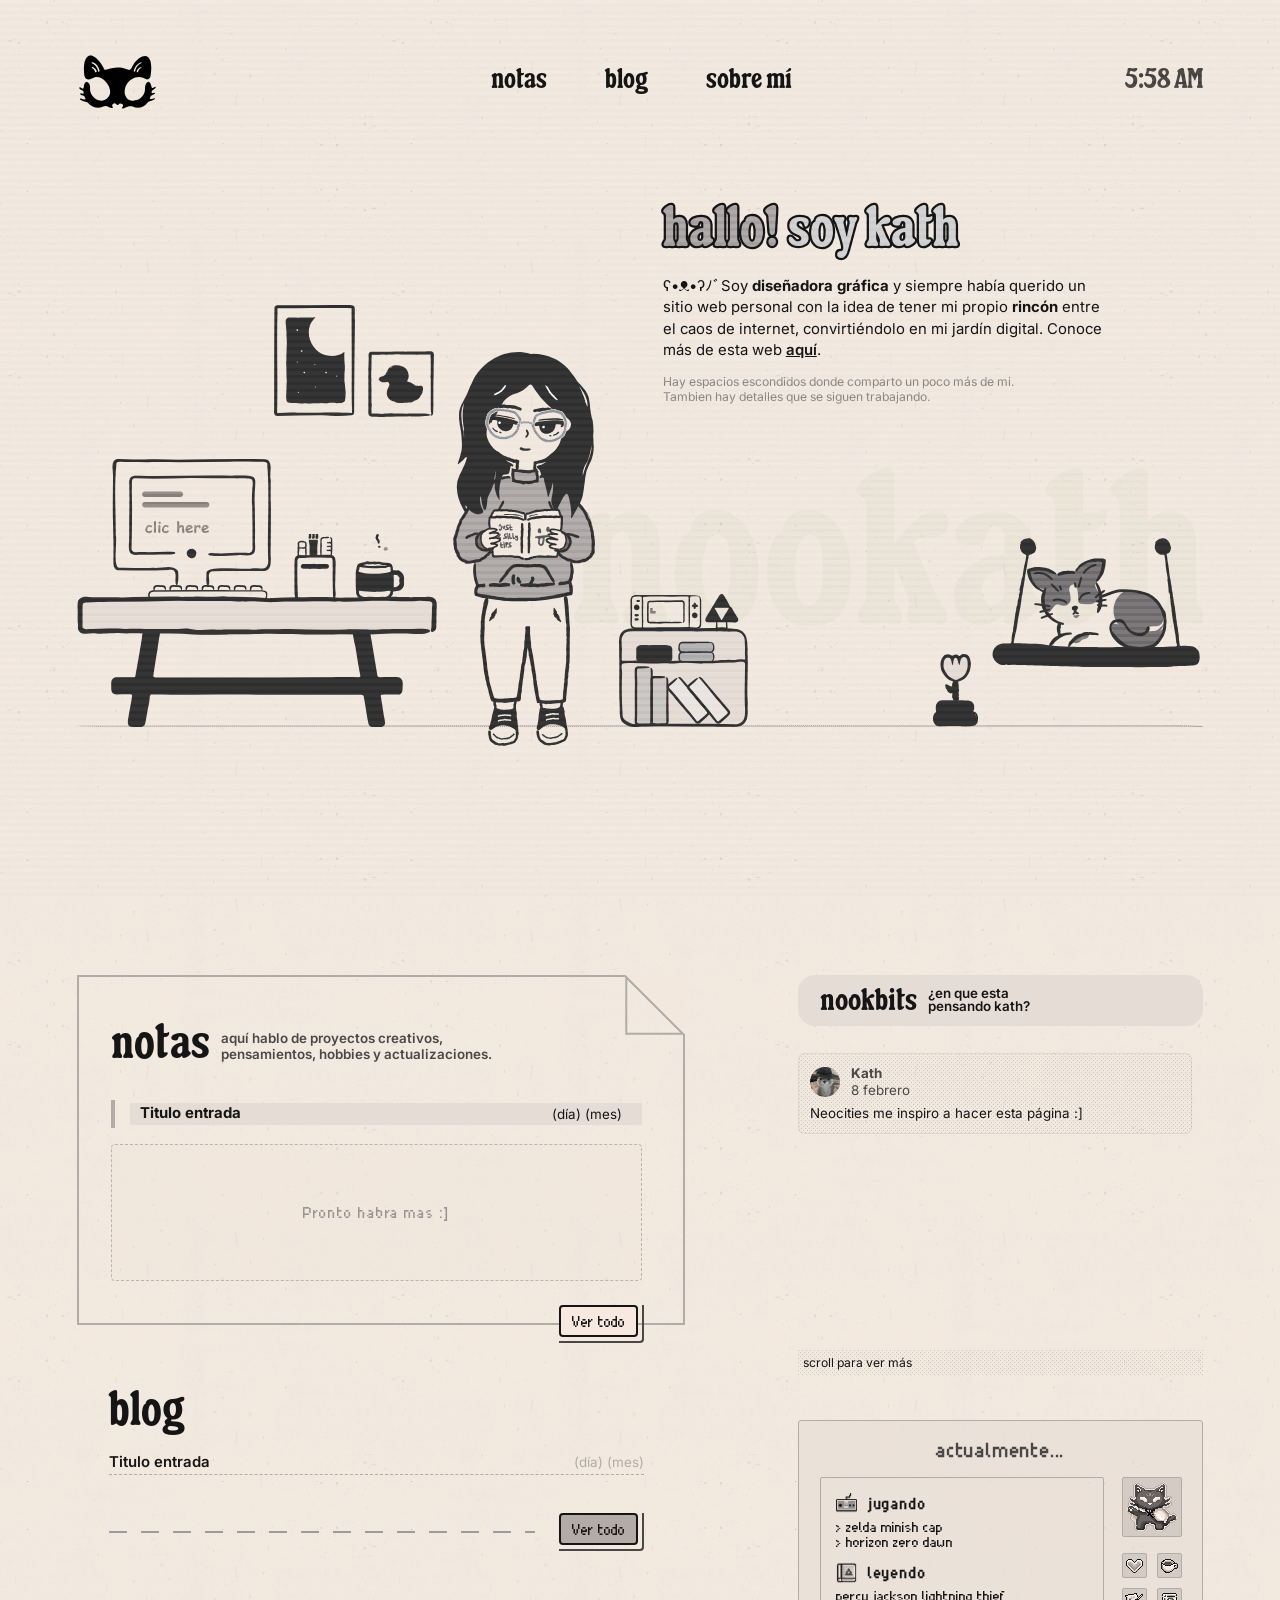
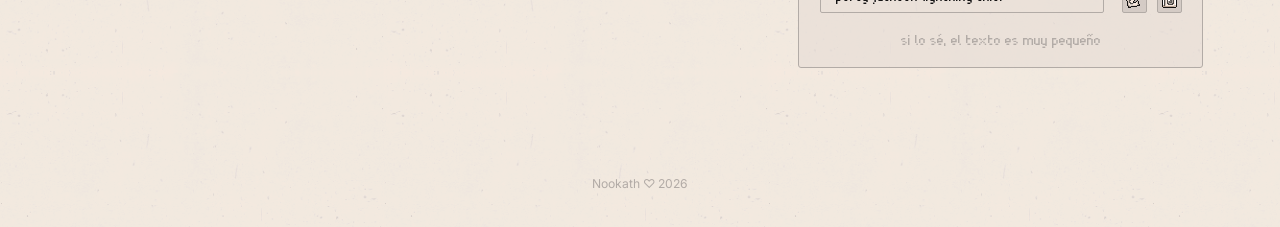
==== index.html @ 03bb4f55 "Primer commit" ====
<!--

ʕ •ᴥ•ʔ Hi, are you watching my code?
I'm made this for myself hehe
Made by Kath 2026

-->

<!DOCTYPE html>
<html lang="en" dir="ltr">

<head>
    <meta charset="utf-8">
    <meta name="viewport" content="width=device-width, initial-scale=1.0">
    <title>Nookath</title>
    <link rel="icon" href="assets/favicon-2.png">
    <link rel="stylesheet" href="reset.css" media="all" />
    <link rel="stylesheet" href="styles-common.css" media="all" />
    <link rel="stylesheet" href="effects.css">

    <link rel="stylesheet" href="index.css" media="all" />



</head>

<body class="lines">

    <header>
        <div class="container">

            <h1 class="sr-only">Nookath</h1>

            <nav>
                <div class="logo-nav"><a href="index.html"><img src="assets/Logo.svg"></a></div>
                <div class="links-nav">
                    <ul class="nav-list">
                        <li><a class="pag-nav" href="notes.html">Notas</a></li>
                        <li><a class="pag-nav" href="blog.html">Blog</a></li>
                        <li><a class="pag-nav" href="me.html">Sobre mí</a></li>
                    </ul>
                </div>
                <span id="time-wid">...</span>
            </nav>
        </div>

    </header>


    <main class="main-flex">
        <div class="container">
            <div class="sec1 flex-c">

                <div class="intro flex-c">
                    <h2 class="h1"> <span class="hallo">hallo!</span> <span class="soykath">soy kath</span></h2>
                    <p class="t-bs">ʕ•ᴥ•ʔﾉﾞSoy <b>diseñadora gráfica</b> y siempre había querido un sitio web personal
                        con la idea de
                        tener mi propio <b>rincón</b> entre el caos de internet, convirtiéndolo en mi jardín digital.
                        Conoce más de esta web <a href=""> aquí</a>. </p>

                    <p class="t-xs c-3-2">Hay espacios escondidos donde comparto un poco más de mi. <br>
                        Tambien hay detalles que se siguen trabajando. </p>


                </div>

                <!-- Sección de la  ilustración completa -->
                <div class="illustration sidetoside">

                    <div class="text-d">
                        <?xml version="1.0" encoding="UTF-8"?>
                        <svg id="Capa_1" xmlns="http://www.w3.org/2000/svg" version="1.1" viewBox="0 0 400 100.1">
                            <path
                                d="M.8,94.2c0-4.8,5.6-7.8,5.6-13.1v-27.1c0-10.4-6.5-7.1-6.5-11.8s13.4-14,19.2-14,4.5,2.1,4.8,4.2c.1,1.3.6,1.4,1.1.7,2.1-2.4,6.1-5.6,14-5.6s15.9,8.6,15.9,19.5v34.1c0,5.4,4.8,8.3,4.8,13.1s-1.1,4.5-5.8,4.5-6.1-.8-8-.8c-2.8,0-4.8.8-8.5.8s-5.8-2-5.8-4.5c0-4.8,5.6-7.8,5.6-13.1v-27.9c0-6.2-1.7-13-6.2-13s-7.1,4.5-7.1,7.6v33.3c0,5.4,4.8,8.3,4.8,13.1s-1.1,4.5-5.8,4.5-5.9-.8-8-.8-4.8.8-8.5.8-5.8-2-5.8-4.5Z" />
                            <path
                                d="M64.5,66.4c0-5.8,1.6-23.6,8.9-25.4.8-.1,1.3-.7,1.4-1.7.4-4.7,3.7-12.6,16.2-12.6s26.5,13.7,26.5,38.5-6.8,34.8-26.5,34.8-26.5-18.2-26.5-33.7ZM91,87.5c7.1,0,8.9-11,8.9-24.1s-1.8-21-8.9-21-8.9,15.1-8.9,22c0,12.1,1.8,23.1,8.9,23.1Z" />
                            <path
                                d="M123.1,66.4c0-5.8,1.6-23.6,8.9-25.4.8-.1,1.3-.7,1.4-1.7.4-4.7,3.7-12.6,16.2-12.6s26.5,13.7,26.5,38.5-6.8,34.8-26.5,34.8-26.5-18.2-26.5-33.7ZM149.6,87.5c7.1,0,8.9-11,8.9-24.1s-1.8-21-8.9-21-8.9,15.1-8.9,22c0,12.1,1.8,23.1,8.9,23.1Z" />
                            <path
                                d="M180.5,94.2c0-4.8,5.6-7.8,5.6-13.1V25.8c0-10.4-6.5-7.1-6.5-11.8S193.1,0,198.9,0s4.9,3.7,4.9,6.2v39.6c0,1.3.4,1.4,1.3.4,12.3-14.8,18.6-18.8,24.5-18.8s8.5,3.1,8.5,7.8-4.2,8.9-11.7,8.9-6.3.4-9.2,1.6c-1,.4-1.3,1.3-.8,2.3,5.1,12.6,10.9,26.5,13.8,32.2,3.5,6.9,7.3,10.7,7.3,14.1s-2,4.5-4.5,4.5-3.7-.8-7.3-.8-5.9.8-9.2.8-4.7-2-4.7-4.5,1.3-5.9,1.3-9-.1-2.5-.8-4.1c-1.8-4.2-4.2-10.2-7.2-17.2-.8-1.8-1.3-1.7-1.3.3v16.9c0,5.4,4.8,8.3,4.8,13.1s-1.1,4.5-5.8,4.5-5.9-.8-8-.8-4.8.8-8.5.8-5.8-2-5.8-4.5Z" />
                            <path
                                d="M241.7,81.2c0-15.4,16.2-25.5,30.5-26.2,1,0,1.6-.6,1.6-1.6v-8.2c0-4.1-1.3-7.9-6.6-7.9-7.9,0-1.8,11.6-12.1,11.6s-12.6-2-12.6-7.8,12.7-13.7,26.2-13.7,22.3,10.6,22.3,19.3v26.8c0,10.4,6.6,7.1,6.6,11.8s-13.5,14-19.3,14-4.9-2.7-5.2-5.5c0-1-.3-1.1-1-.3-2.3,2.7-6.8,5.8-13.7,5.8-11,0-16.6-7.6-16.6-18.2ZM265.7,87.2c4.5,0,8-3.9,8-9.5v-11.4c0-1-.6-1.6-1.6-1.6-10.7.7-12.8,8.5-12.8,13.7s3.4,8.7,6.3,8.7Z" />
                            <path
                                d="M305.9,83.9V25.8c0-10.4-6.5-7.1-6.5-11.8s13.4-14,19.2-14,4.9,3.7,4.9,6.2v20.5c0,1,.6,1.6,1.6,1.6h4.1c4.5,0,5.9-1.6,7.6-1.6s2,.8,2,2c0,4.5-3.5,10.9-11.4,10.9h-2.3c-1,0-1.6.6-1.6,1.6v38.5c0,7.8,8.5,1.6,10.9,4.4,2.7,3.1-6.5,15.5-18.3,15.5s-10.2-6.5-10.2-15.5Z" />
                            <path
                                d="M341.2,94.2c0-4.8,5.6-7.8,5.6-13.1V25.8c0-10.4-6.5-7.1-6.5-11.8s13.4-14,19.2-14,4.9,3.7,4.9,6.2v26.2c0,1.3.4,1.4,1,.7,2.1-2.4,6.1-5.6,14-5.6s15.8,8.6,15.8,19.5v34.1c0,5.4,4.8,8.3,4.8,13.1s-1.1,4.5-5.8,4.5-5.9-.8-7.9-.8c-2.8,0-4.8.8-8.5.8s-5.8-2-5.8-4.5c0-4.8,5.6-7.8,5.6-13.1v-29.5c0-6.6-.8-11.4-6.2-11.4s-7.1,4.5-7.1,7.6v33.3c0,5.4,4.8,8.3,4.8,13.1s-1.1,4.5-5.8,4.5-5.9-.8-8-.8-4.8.8-8.5.8-5.8-2-5.8-4.5Z" />
                        </svg>
                    </div>

                    <div class="table-paint">

                        <div class="cuadros">
                            <div class="cuadro1"><img src="assets/illustration/paint-1.svg" alt=""></div>
                            <div id="cuadro2"></div>
                            <audio id="hover-sound" src="assets/illustration/duck.mp3"></audio>
                        </div>

                        <div id="table-items">

                            <div class="pc-others">
                                <div id="computer"></div>
                                <div class="pencils"><img src="assets/illustration/pencils.svg" alt=""></div>
                                <div class="coffeebear" id="trigger-mouse">
                                    <div id="coffee" class="capa"></div>
                                    <div id="bear" class="capa"></div>
                                </div>
                            </div>

                            <div id="table"><img src="assets/illustration/table.svg" alt=""></div>

                        </div>

                    </div>

                    <div id="chrctr"></div>


                    <div id="library">

                        <div id="lb-others">
                            <div id="switch"></div>
                            <div id="triforce"><img src="assets/illustration/triforce.svg" alt=""></div>
                        </div>

                        <div id="lbry"><img src="assets/illustration/library.svg" alt=""></div>

                    </div>

                    <div id="flower-i"><img src="assets/illustration/flower.svg" alt=""></div>

                    <div id="cat-i"></div>


                    <div class="line-d"></div>

                </div> <!-- Fin ilustración -->

            </div>


            <div class="sec2"> <!-- inicio seccion 2 -->

                <!-- columna 1 -->
                <div class="row1 flex-c">

                    <div class="notes-content flex-c">

                        <div class="notes-sec flex-c">

                            <div class="triangle"></div>

                            <div class="notes-title sidetoside">
                                <a href="notes.html">
                                    <h2>notas</h2>
                                </a>
                                <p class="t-sm c-2">aquí hablo de proyectos creativos, pensamientos, hobbies y
                                    actualizaciones.</p>
                            </div>

                            <!-- entradas diario -->
                            <ul class="ul-style-none flex-c">

                                <li class="line-side">
                                    <article>
                                        <a href="" class="d-entry">
                                            <h3 class="t-bs">Titulo entrada</h3>
                                            <date datetime="2026-02-28" class="t-sm">(día) (mes)</date>
                                        </a>
                                    </article>
                                </li>


                            </ul>

                            <div class="empty-b">
                                <span class="nfpx-sm">Pronto habra mas :]</span>
                            </div>

                        </div>

                        <a href="" class="bttn-prop bttn-style1">
                            <div>Ver todo</div>
                        </a>

                    </div>



                    <div class="sec-blog flex-c">
                        <div class="sidetoside">
                            <a href="blog.html">
                                <h2>blog</h2>
                            </a>
                        </div>

                        <!-- entradas blog -->
                        <ul class="entrys-blog flex-c ul-style-none">

                            <li>
                                <article>
                                    <a href="" class="blog-entry sidetoside">
                                        <h3 class="t-bs">Titulo entrada</h3>
                                        <date datetime="2026-02-28" class="t-sm c-3">(día) (mes)</date>
                                    </a>
                                </article>
                            </li>

                        </ul>

                        <div class="blog-bttn">
                            <div class="line-btn"></div>
                            <a href="" class="bttn-prop bttn-style3">
                                <div>Ver todo</div>
                            </a>
                        </div>

                    </div>

                </div> <!-- fin columna 1 -->



                <!-- columna 2 -->
                <div class="row2 flex-c">
                    <div id="nookbits" class="flex-c">
                        <div class="nkbt-tittle sidetoside bc-4">
                            <!-- (revisar) tener h2 y nkbt-tittle en cuenta para css -->
                            <h2 class="tittle-nkbts">nookbits</h2>
                            <p class="t-sm">¿en que esta <br> pensando kath?</p>
                        </div>

                        <ul class="overflow-nookbits c-1 ul-style-none">

                            <li class="nookbit flex-c">
                                <div class="nookbit-1 sidetoside">
                                    <div class="nook-icon"></div>
                                    <div class="n-f flex-c">
                                        <span class="t-sm c-2"><b>Kath</b></span>
                                        <date datetime="2026-02-08" class="t-sm c-2">8 febrero</date>
                                    </div>
                                </div>
                                <p class="t-sm c-1">Neocities me inspiro a hacer esta página :]</p>
                            </li>

                        </ul>

                        <div class="scrollformore t-xs">scroll para ver más</div>

                    </div>


                    <div class="status flex-c">
                        <div class="nfpx-tl c-2">actualmente...</div>

                        <div class="status-sec">

                            <div class="activities flex-c">
                                <div class="actv flex-c">
                                    <div class="sidetoside"><img src="assets/icons/prueba icono.png" alt=""
                                            class="img-actv">
                                        <p class="nfpx-sm">jugando</p>
                                    </div>
                                    <p class="nfpx-xxs">> zelda minish cap <br> > horizon zero dawn</p>
                                </div>

                                <div class="actv flex-c">
                                    <div class="sidetoside"><img src="assets/icons/prueba icono2.png" alt=""
                                            class="img-actv">
                                        <p class="nfpx-sm">leyendo</p>
                                    </div>
                                    <p class="nfpx-xxs">percy jackson lightning thief</p>
                                </div>

                                <div class="actv flex-c">
                                    <div class="sidetoside"><img src="assets/icons/prueba icono3.png" alt=""
                                            class="img-actv">
                                        <p class="nfpx-sm">cancion favorita</p>
                                    </div>
                                    <p class="nfpx-xxs">RUDE! de Hearts2Hearts</p>
                                </div>

                                <div class="actv flex-c">
                                    <div class="sidetoside"><img src="assets/icons/prueba icono4.png" alt=""
                                            class="img-actv">
                                        <p class="nfpx-sm">serie</p>
                                    </div>
                                    <p class="nfpx-xxs">The Walking Dead</p>
                                </div>

                            </div>

                            <div class="gamify flex-c">

                                <div class="profile-gmf nfpx-xxs"><img src="assets/icons/perfil.webp" alt=""></div>

                                <div class="icons-gmf"><!--no confundir las clases -->

                                    <a href="">
                                        <div class="icon-gmf nfpx-xxs"><img src="assets/icons/ico1.webp" alt=""></div>
                                    </a>
                                    <a href="">
                                        <div class="icon-gmf nfpx-xxs"><img src="assets/icons/ico2.webp" alt=""></div>
                                    </a>
                                    <a href="">
                                        <div class="icon-gmf nfpx-xxs"><img src="assets/icons/ico3.webp" alt=""></div>
                                    </a>
                                    <a href="">
                                        <div class="icon-gmf nfpx-xxs"><img src="assets/icons/ico4.webp" alt=""></div>
                                    </a>

                                </div>

                            </div>

                        </div>

                        <p class="nfpx-xxs c-3 note-sts">si lo sé, el texto es muy pequeño</p>

                    </div>


                </div> <!-- fin columna 2 -->




            </div> <!-- fin seccion 2 -->

        </div>

    </main>


    <footer>
        <div class="container t-xs c-3"><span>Nookath ♡ <span id="year">2026</span></span></div>
    </footer>

    <!-- Scripts -->
    <script src="assets/scripts/time-script.js"></script>

    <script src="assets/scripts/lottie.js"></script>

    <script src="assets/scripts/animation.js"></script>

    <script>
        // Busca el elemento con el id "year" y le pone el año actual
        document.getElementById('year').innerText = new Date().getFullYear();
    </script>

    <script src="assets/scripts/fitty.min.js"></script>
    <script>
        fitty('#fit');
    </script>
</body>

</html>
---- styles-common.css ----
/* ----- FONTS ----- */

@font-face {
    font-family: 'Bonance';
    src: url('assets/fonts/Bonbance-BoldCondensed.woff2') format('woff2');
    font-weight: bold;
    font-style: normal;
}

@font-face {
    font-family: "Inter";
    src: url('assets/fonts/Inter-Variable.ttf') format('truetype');
    font-weight: 100 900;
    /* Define el rango que soporta la fuente */
    font-style: normal;
}

@font-face {
    font-family: "Inter";
    src: url('assets/fonts/Inter-Italic-Variable.ttf') format('truetype');
    font-weight: 100 900;
    /* Define el rango que soporta la fuente */
    font-style: italic;
}

@font-face {
    font-family: 'NF Pixels';
    src: url('assets/fonts/NFPixels-Regular.ttf') format('woff2');
    font-weight: 400;
    font-style: normal;
}


/* ----- VARIABLES ----- */
:root {
    /* Ancho maximo*/
    --max-width: 1150px;

    /* Colores */
    --bckg-color: #F7E9DF;
    --c-1: #161515;
    --c-2: #4A4745;
    --c-3: #B2ABA6;
    --c-3-2: color-mix(in srgb, var(--c-3) 100%, var(--c-2) 50%);
    --c-4: #E6DCD6;

    /* Fuentes */
    --font-1: "Inter", sans-serif;
    --font-2: 'Bonance';
    --font-3: 'NF Pixels';

    /* Tamaño textos / la base es 18px, por lo cual 1rem = 18px*/
    --xl: clamp(2.25rem, 1.6875rem + 2.5vw, 3.625rem);
    --lg: clamp(1.75rem, 1.1875rem + 2.5vw, 3.125rem);
    --md: clamp(1.375rem, 1.4rem + 0.5vw, 2.25rem);
    --bs: clamp(0.875rem, 0.7727rem + 0.2vw, 1.125rem);
    --sm: clamp(0.72rem, 0.75rem + 0.11vw, 0.97rem);
    --xs: clamp(0.64rem, 0.68rem + 0.1vw, 0.875rem);

    /*Texturas*/
    --gl: radial-gradient(circle 1px at 0px 0px, color-mix(in srgb, var(--c-3), transparent 40%) 1px, transparent 0);
    --gd: radial-gradient(circle 1px at 0px 0px, transparent 1px, transparent 0);
    --bg-1: var(--gl) 0px 0px / 4px 4px, transparent;
    --bg-2: var(--gl) 0px 0px / 4px 4px, var(--gl) 2px 2px / 4px 4px, transparent;
}


/* --- BASES --- */
html {
    font-size: 16px;
    font-family: var(--font-1);
    color: var(--c-1);

}

body {
    margin: 0;
    display: flex;
    flex-direction: column;
    min-height: 100vh;
    background-color: var(--bckg-color);
    position: relative;
    font-size: var(--bs);
    padding: 0 6%;

}

body::before {
    content: "";
    position: absolute;
    top: 0;
    left: 0;
    width: 100%;
    height: 100%;
    background: url(assets/bckg.jpg);
    background-color: var(--bckg-color);
    background-size: 30%;
    background-blend-mode: darken;
    opacity: 0.4;
    z-index: -10;
}

header {
    margin-top: 4.8%;
}

main {
    opacity: 0;
    animation: fadeIn 400ms ease-in forwards;
    will-change: transform, opacity;
    transform: translateZ(0);

}

@keyframes fadeIn {
    to {
        opacity: 1;
    }
}



.main-flex {
    flex: 1;
}

.container {
    max-width: var(--max-width);
    margin: 0 auto;
    padding: 0;

    display: flex;
    flex-direction: column;
    align-items: center;
}

.hidde {
    display: none !important;
}


/* UTILIDADES En esta parte van clases de CSS que aplican a varios elementos */

/* U:Colores texto */

.c-1 {
    color: var(--c-1);
}

.c-2 {
    color: var(--c-2);
}

.c-3 {
    color: var(--c-3);
}

.c-3-2 {
    color: var(--c-3-2);
}


.c-4 {
    color: var(--c-4);
}

.c-bckg {
    color: var(--bckg-color);
}


/* U:Colores fondo */

.bc-1 {
    background-color: var(--c-1);
}

.bc-2 {
    background-color: var(--c-2);
}

.bc-3 {
    background-color: var(--c-3);
}

.bc-4 {
    background-color: var(--c-4);
}

.bc-or {
    background-color: var(--bckg-color);
}


/* U:Headings y parrafos*/

h1,
.h1 {
    font-family: var(--font-2);
    font-size: var(--xl);
    line-height: 1.1;
}

h2,
.h2 {
    font-family: var(--font-2);
    font-size: var(--lg);
    line-height: 1.12;
}

h3,
.h3 {
    font-family: var(--font-2);
    font-size: var(--md);
    line-height: 1.18;
}

.t-md {
    font-family: var(--font-1);
    font-size: calc(var(--bs) + .1rem);
    line-height: 1.44;
}

.t-bs {
    font-family: var(--font-1);
    font-size: var(--bs);
    line-height: 1.44;
}

.t-sm {
    font-family: var(--font-1);
    font-size: var(--sm);
    line-height: 1.25;
}

.t-xs {
    font-family: var(--font-1);
    font-size: var(--xs);
    line-height: 1.25;
}


/* U:Estilos con fuente Pixel*/
.nfpx-bs {
    font-family: var(--font-3);
    /* font-size: 1.1rem; */
    font-size: clamp(0.9rem, 0.3rem + .3vw, 1.3rem);
    line-height: 1;
}

.nfpx-tl {
    font-family: var(--font-3);
    /* font-size: 1.3rem; */
    font-size: clamp(0.9rem, 1.1rem + 0.2vw, 1.3rem);
    line-height: 1;
    font-weight: normal;
    -webkit-text-stroke: 0.02rem;
}

.nfpx-sm {
    font-family: var(--font-3);
    /* font-size: 1rem; */
    font-size: clamp(0.8rem, 0.9rem + 0.07vw, 1.1rem);
    line-height: 1;
}

.nfpx-xxs {
    font-family: var(--font-3);
    font-size: clamp(0.78rem, 0.8rem + 0.12vw, 0.97rem);;
    line-height: 1;
}

.nfpx-bs,
.nfpx-tl,
.nfpx-sm {
    letter-spacing: 0.05rem;
}

/* U:Listas y links*/

a,
a:link,
a:visited,
a:hover.a:active {
    text-decoration: underline;
    color: var(--c-1);
    font-weight: 600;
}

.a-none {
    text-decoration: none !important;
}

.a-nrml {
    font-weight: normal !important;
    ;
}

/*U:Listas*/

.ul-stlye1 {
    list-style-image: url('assets/icons/list-1.png');
    margin: 0.5rem 0;
    margin-left: 0.3rem;
    font-weight: 500;
}

.ul-stlye2 {
    list-style-image: url('assets/icons/list-2.gif');
    margin: 0.2rem 0;
    margin-left: 0.3rem;
    padding: 0;
    padding-left: 1rem;
    font-weight: 500;
}

.ul-style-none {
    list-style: none;
    list-style-image: none;
    padding: 0;
}

li {
    padding: 0.2rem 0;
}


/* U:Orden y, margenes, otros*/

.sidetoside {
    /* Elementos uno al lado del otro*/
    display: flex;
    flex-direction: row;
    gap: 0.7rem;
}

.flex-c {
    /* Propiedad flex en columna*/
    display: flex;
    flex-direction: column;
}

/*U:Margenes*/

.margin-nav {
    margin-top: 9vh;
    margin-bottom: 7vh;
}

.margin-h {
    margin-top: 1rem;
}


.p-tittle {
    margin-bottom: 3%;
}

.bd-summary {
    display: -webkit-box;
    -webkit-line-clamp: 3;
    -webkit-box-orient: vertical;
    line-clamp: 2;
    overflow: hidden;
    text-overflow: ellipsis;
}


/* U:Botones (Propiedades y estilos por cada boton)*/


.bttn-prop {
    width: fit-content;
    background-color: transparent;
    padding: 0 4px 4px 0;
    border-top: 0;
    border-left: 0;
    border-right: 2px solid var(--c-2);
    border-bottom: 2px solid var(--c-2);
    border-radius: 0;
    border-bottom-right-radius: 4px;
    text-decoration: none !important
}

.bttn-prop div {
    padding: 3px 11px;
    border-radius: 4px;
    border: 2px solid var(--c-1);
    font-family: var(--font-3);
    font-size: var(--bs);
    letter-spacing: 3%;
    font-weight: normal;
}

.bttn-style1 div {
    background-color: var(--bckg-color);
    color: var(--c-1)
}

.bttn-style2 div {
    background-color: var(--c-2);
    color: var(--c-4)
}

.bttn-style3 div {
    background-color: var(--c-3);
    color: var(--c-1)
}


/* --BARRA NAVEGACIÓN--*/

nav {
    width: 100%;
    display: flex;
    justify-content: space-between;
    align-items: center;
}

.logo-nav{
    width: 7.2%;
    min-width: 60px;
}

nav ul {
    list-style-type: none;
    list-style-image: none;
}

#time-wid {
    font-family: var(--font-2);
    font-size: var(--md);
    color: var(--c-2);
}


/* Lista en barra de navegacion*/

.pag-nav {
    text-decoration: none !important;
    text-transform: lowercase;
    font-family: var(--font-2);
    font-size: var(--md);
    line-height: 1.18;
    transition: 0.3s;
}

.pag-nav:hover {
    color: var(--c-2);
}

.links-nav{
    flex-grow: 1;
}

.nav-list {
    list-style-type: none;
    margin: 0;
    padding: 0;
    display: flex;
    justify-content: center;
    gap: 6%;
}


/* --FOOTER--*/

footer {
    display: flex;
    flex-direction: column;

    justify-content: center;
    align-items: center;

    padding-top: 2vh;
    padding-bottom: 4vh;
}


/* --PESTAÑA RECUADRO DIARIO-- */

.triangle {
    /*Recuerda como nos hizo sufrir este triangulo*/

    --b: 2px;

    width: 60px;
    aspect-ratio: 1;
    clip-path: polygon(0 100%, 0 0, 100% 100%, 0 100%, var(--b) calc(100% - var(--b)), calc(100% - var(--b)/tan(22.5deg)) calc(100% - var(--b)), var(--b) calc(var(--b)/tan(22.5deg)), var(--b) calc(100% - var(--b)));
    background: var(--c-3);

    position: absolute;
    top: -2px;
    right: -2px;
    z-index: 1;
}



/* --Imagenes blog y diario-- */


.blog-img-w1 {
    max-width: 100%;
    align-self: center;
    margin: 1.6rem auto;
    text-align: center;
}

@media (min-width: 1150px) {
    .blog-img-w1 {
        max-width: 75%;
    }
}


.border-img {
    background-image: repeating-linear-gradient(90deg, #b2aba6, #b2aba6 10px, transparent 10px, transparent 20px), repeating-linear-gradient(180deg, #b2aba6, #b2aba6 10px, transparent 10px, transparent 20px), repeating-linear-gradient(90deg, #b2aba6, #b2aba6 10px, transparent 10px, transparent 20px), repeating-linear-gradient(180deg, #b2aba6, #b2aba6 10px, transparent 10px, transparent 20px);
    background-position: left top, right top, left bottom, left top;
    background-repeat: repeat-x, repeat-y, repeat-x, repeat-y;
    background-size: 100% 1px, 1px 100%, 100% 1px, 1px 100%;
    padding: 0.625rem;

}

.img-blog-1 {
    aspect-ratio: 7 / 4;
    overflow: hidden;
    position: relative;

    display: flex;
    justify-content: center;
    align-items: center;
    border: 1px solid var(--c-4);
}


.img-blog-1 img {
    width: 100%;
    overflow: hidden;
    filter: brightness(0.92);
}


/* --Contenedor para contenido vacido--*/

.empty-b {
    min-height: 100px;
    display: flex;
    flex-direction: column;
    justify-content: center;
    align-items: center;
    color: color-mix(in srgb, var(--c-3) 100%, var(--c-2) 30%);


    border: 1px dashed color-mix(in srgb, var(--c-3), transparent 15%);
    background-color: color-mix(in srgb, var(--c-4), transparent 85%);
    border-radius: 4px;
    flex-grow: 1;
}


/* --SCROLLBARS--*/

/* Chrome, Edge, Safari */

.activities::-webkit-scrollbar,
.overflow-nookbits::-webkit-scrollbar {
    width: 5px;
    height: 20px;
}

.activities::-webkit-scrollbar-track,
.overflow-nookbits::-webkit-scrollbar-track {
    background: transparent;
}

.activities::-webkit-scrollbar-thumb,
.overflow-nookbits::-webkit-scrollbar-thumb {
    background: color-mix(in srgb, var(--c-2), transparent 80%);
    border: 1px solid var(--bckg-color);
    border-radius: 4px;
}

.activities::-webkit-scrollbar-thumb:hover,
.overflow-nookbits::-webkit-scrollbar-thumb:hover {
    background: #a8a8a7;
}

@supports (-moz-appearance: none) {

    /* Este código solo se ejecutará en Firefox */
    .activities,
    .overflow-nookbits {
        /* Firefox */
        scrollbar-width: thin;
        scrollbar-color: #9c938a #e7dfd7;
    }
}


/* Ocultar h1 */
.sr-only {
    position: absolute;
    height: 1px;
    padding: 0;
    margin: -1px;
    overflow: hidden;
    clip: rect(0, 0, 0, 0);
    white-space: nowrap;
}

@media (max-width: 900px) {
    header{
        margin-top: 12%;
    }

}

@media (max-width: 400px){
    .sec1{
    height: 80vh;}
}
---- effects.css ----
:root{
    
--bl1: radial-gradient(circle 1px at 0px 0px, var(--c-1) 1px, transparent 0);
--bd1: radial-gradient(circle 1px at 0px 0px, var(--bckg-color) 1px, transparent 0);
--bt1-0: var(--bckg-color);
--bt1-1: var(--bl1) 0px 0px / 4px 4px, var(--bckg-color);
--bt1-2: var(--bl1) 0px 0px / 4px 4px, var(--gl1) 2px 2px / 4px 4px, var(--bckg-color);
--bt1-3: var(--bl1) 0px 0px / 2px 2px, var(--bckg-color);
--bt1-4: var(--bl1) 0px 0px / 2px 2px, var(--bl1) 1px 1px / 2px 2px, var(--bckg-color);
--bt1-5: var(--bd1) 0px 0px / 2px 2px, var(--c-2);
--bt1-6: var(--bd1) 0px 0px / 4px 4px, var(--bd1) 2px 2px / 4px 4px, var(--c-2);
--bt1-7: var(--bd1) 0px 0px / 4px 4px, var(--c-2);
--bt1-8: var(--c-2);

--bl2: radial-gradient(circle 1px at 0px 0px, var(--c-3) 1px, transparent 0);
--bd2: radial-gradient(circle 1px at 0px 0px, var(--bckg-color) 1px, transparent 0);
--bt2-0: var(--bckg-color);
--bt2-1: var(--bl2) 0px 0px / 4px 4px, var(--bckg-color);
--bt2-2: var(--bl2) 0px 0px / 4px 4px, var(--bl2) 2px 2px / 4px 4px, var(--bckg-color);
--bt2-3: var(--bl2) 0px 0px / 2px 2px, var(--bckg-color);
--bt2-4: var(--bl2) 0px 0px / 2px 2px, var(--bl2) 1px 1px / 2px 2px, var(--bckg-color);
--bt2-5: var(--bd2) 0px 0px / 2px 2px, var(--c-3);
--bt2-6: var(--bd2) 0px 0px / 4px 4px, var(--bd2) 2px 2px / 4px 4px, var(--c-3);
--bt2-7: var(--bd2) 0px 0px / 4px 4px, var(--c-3);
--bt2-8: var(--c-3);

--bl3: radial-gradient(circle 1px at 0px 0px, var(--c-1) 1px, transparent 0);
--bd3: radial-gradient(circle 1px at 0px 0px, var(--c-3) 1px, transparent 0);
--bt3-0: var(--c-3);
--bt3-1: var(--bl3) 0px 0px / 4px 4px, var(--c-3);
--bt3-2: var(--bl3) 0px 0px / 4px 4px, var(--bl3) 2px 2px / 4px 4px, var(--c-3);
--bt3-3: var(--bl3) 0px 0px / 2px 2px, var(--c-3);
--bt3-4: var(--bl3) 0px 0px / 2px 2px, var(--bl3) 1px 1px / 2px 2px, var(--c-3);
--bt3-5: var(--bd3) 0px 0px / 2px 2px, var(--c-1);
--bt3-6: var(--bd3) 0px 0px / 4px 4px, var(--bd3) 2px 2px / 4px 4px, var(--c-1);
--bt3-7: var(--bd3) 0px 0px / 4px 4px, var(--c-1);
--bt3-8: var(--c-1);
}




.lines::after{
    content: "";
    position: fixed;
    top: 0;
    left: 0;
    width: 100%;
    height: 100%;
    pointer-events: none;
    z-index: 999;


    background-image: linear-gradient(rgba(217, 223, 233, .5) 60%, #000003 50%);
    background-size: 100% 7px;
    mix-blend-mode: overlay;
    opacity: 0.1;
    animation: 0.4s scanlines linear infinite;

}


 @keyframes scanlines{
      0%{background-position: 0 0;}

      100%{background-position: 0 7px;}
    }


.bttn-style1, .bttn-style2, .bttn-style3{
transition: 100ms ease-out;
    &:hover{
        transform: translateY(-2px);
    }
}

.bttn-style1 div{
animation: bt1-2 300ms ease-out forwards;
transition: 200ms ease-out;

    &:hover{
    animation: bt1-1 300ms linear forwards;
    color: var(--bckg-color);}
}

.bttn-style2 div{
animation: bt2-2 300ms ease-out forwards;
transition: 200ms ease-out;

    &:hover{
    animation: bt2-1 300ms linear forwards;
    color: var(--c-1);}
}

.bttn-style3 div{
animation: bt3-2 100ms ease-out forwards;
transition: 200ms ease-out;

    &:hover{
    animation: bt3-1 400ms linear forwards;
    color: var(--c-1);}
}


@keyframes bt1-1 {
  0% { background: var(--bt1-0); }
  12.5% { background: var(--bt1-1); }
  25% { background: var(--bt1-2); }
  37.5% { background: var(--bt1-3); }
  50% { background: var(--bt1-4); }
  62.5% { background: var(--bt1-5); }
  75% { background: var(--bt1-6); }
  87.5% { background: var(--bt1-7); }
  100% { background: var(--bt1-8); }
}

@keyframes bt1-2 {
  0% { background: var(--bt1-8); }
  12.5% { background: var(--bt1-7); }
  25% { background: var(--bt1-6); }
  37.5% { background: var(--bt1-5); }
  50% { background: var(--bt1-4); }
  62.5% { background: var(--bt1-3); }
  75% { background: var(--bt1-2); }
  87.5% { background: var(--bt1-1); }
  100% { background: var(--bt1-0); }
}

@keyframes bt2-1 {
    0% { background: var(--bt3-8); }
    12.5% { background: var(--bt3-7); }
    25% { background: var(--bt3-6); }
    37.5% { background: var(--bt3-5); }
    50% { background: var(--bt3-4); }
    62.5% { background: var(--bt3-3); }
    75% { background: var(--bt3-2); }
    87.5% { background: var(--bt3-1); }
    100% { background: var(--bt3-0); }
}

@keyframes bt2-2 {
    0% { background: var(--bt3-0); }
    12.5% { background: var(--bt3-1); }
    25% { background: var(--bt3-2); }
    37.5% { background: var(--bt3-3); }
    50% { background: var(--bt3-4); }
    62.5% { background: var(--bt3-5); }
    75% { background: var(--bt3-6); }
    87.5% { background: var(--bt3-7); }
    100% { background: var(--bt3-8); }
}

@keyframes bt3-1 {
  0% { background: var(--bt2-8); }
  12.5% { background: var(--bt2-7); }
  25% { background: var(--bt2-6); }
  37.5% { background: var(--bt2-5); }
  50% { background: var(--bt2-4); }
  62.5% { background: var(--bt2-3); }
  75% { background: var(--bt2-2); }
  87.5% { background: var(--bt2-1); }
  100% { background: var(--bt2-0); }
}

@keyframes bt3-2 {
  0% { background: var(--bt2-0); }
  12.5% { background: var(--bt2-1); }
  25% { background: var(--bt2-2); }
  37.5% { background: var(--bt2-3); }
  50% { background: var(--bt2-4); }
  62.5% { background: var(--bt2-5); }
  75% { background: var(--bt2-6); }
  87.5% { background: var(--bt2-7); }
  100% { background: var(--bt2-8); }
}
---- index.css ----
/* -- ARCHIVO PARA LAS SECCIONES QUE SOLO ESTAN EN EL INDEX -- */


/*---- SECCIÓN 1 ----*/


.sec1 {
    width: 100%;
    gap: 10px;
    position: relative;
    padding-top: 8%;
    margin-bottom: 22%;

}


.intro {
    width: 84%;
    padding: 0;
    gap: 12px;
    align-self: center;
    margin-bottom: 2cqw;
    text-align: center;
    z-index: 1;

}

.hallo {
    color: #ADA7A6;
    -webkit-text-stroke: 4.5px var(--c-1);
    paint-order: stroke;
}

.soykath {
    color: #D2D2D2;
    -webkit-text-stroke: 4.5px var(--c-1);
    paint-order: stroke;
}



/*---- ORDEN ILUSTRACIÓN Falta separar los elementos de la pc y estanteria----*/




.illustration {
    width: 100%;
    display: flex;
    align-items: end;
    margin-top: 2.2%;
    user-select: none;
    -webkit-user-select: none;
    /* Safari porque claro, Safari */
    -moz-user-select: none;
    -ms-user-select: none;
}



.pc-others,
#table-items {
    width: 100%;
    /* cada uno ocupa la mitad */
}

.table-paint {
    width: 32%;
    display: flex;
    flex-direction: column;
}

.cuadros {
    width: 100%;
    display: flex;
    align-items: end;
    gap: 2.5%;
    justify-content: end;
    margin-bottom: 10%;
}

.cuadro1 {
    width: 23%;
}

#cuadro2 {
    width: 20%;
    margin-bottom: -1%;
    cursor: pointer;
}

.pc-others {
    width: 100%;
    display: flex;
    margin-bottom: -2%;
    align-items: flex-end;
    justify-content: center;
    gap: 5%;
}

#computer {
    width: 46%;
    overflow: hidden;
    cursor: pointer;

}

.pencils {
    width: 12%;
}

.coffeebear {
    width: 14%;
    position: relative;
    cursor: pointer;
}

.capa {
    position: absolute;
    bottom: 0;
    width: 100%;
}

#coffee {
    width: 100%;
}

#table {
    width: 100%;
}

#chrctr {
    width: 14%;
    margin-bottom: -1.7%;
}

#library {
    width: 11.7%;
}

#lb-others {
    display: flex;
    align-items: flex-end;
    justify-content: center;
    margin-bottom: -2%;
}

#triforce {
    width: 26%;
}

#switch {
    width: 58%;
}

#flower-i {
    width: 4%;
    margin-left: auto;
}

#cat-i {
    width: 19%;
    margin-bottom: 2%;
}


.text-d {
    width: 56%;
    position: absolute;
    margin-bottom: 9%;
    right: 0;
    z-index: -1;
    fill: color-mix(in srgb, var(--c-3), transparent 91%);
}

.line-d {
    width: 100%;
    z-index: -1;
    position: absolute;
    bottom: 0%;

    border-width: 1.6px 1.6px 1.6px 1.6px;
    border-radius: 95% 4% 92% 5%/45% 95% 6% 95%;
    border-style: dotted;
    border-color: var(--c-3);


}

/*---- FIN ILUSTRACIÓN ----*/




/*---- SECCIÓN 2 ----*/

.sec2 {
    width: 100%;
    display: flex;
    justify-content: space-between;
    margin-bottom: 10vh;
    gap: 5%;
}


.row1 {
    width: 60%;
    gap: 6%;
}

.row2 {
    width: 40%;
    gap: 5vh;
}




/*---- Diario ----*/

.notes-content {
    align-items: flex-end;
}

.notes-sec {
    width: 100%;
    min-height: 350px;
    border: 2px solid var(--c-3);
    padding: 2rem 2.6rem 2.6rem 2rem;

    gap: 1rem;

    position: relative;
}

.notes-sec ul {
    gap: inherit;
}

.notes-sec::after {
    content: "";
    position: absolute;
    top: -2px;
    right: -2px;

    width: 0;
    height: 0;

    border-style: solid;
    border-width: 0 60px 60px 0;
    border-color: transparent #F2E8DE transparent transparent;
}

.notes-title {
    padding: 0.6rem 0px;
    align-items: center;
}

.notes-title p {
    width: 60%;
    font-weight: 600;
    line-height: 1.2;
}

.line-side {
    border-left: 4px solid var(--c-3);
    padding-left: 15px;
}

.notes-content a,
.sec-blog a {
    text-decoration: none;
}

.d-entry {
    width: 100%;
    display: flex;
    align-items: center;
    justify-content: space-between;

    background-color: var(--c-4);
    padding-left: 10px;
    padding-right: 20px;


}

.d-entry .t-bs,
.sec-blog .t-bs {
    font-weight: 700;
}

.d-entry .t-bs,
.blog-entry .t-bs {
    white-space: nowrap;
    overflow: hidden;
    text-overflow: ellipsis;
    max-width: 80%;
}

.d-entry .t-sm,
.sec-blog .t-sm {
    font-weight: 400;
}

.notes-content .bttn-prop {
    margin-right: 2.6rem;
    margin-top: -20px;
    z-index: 1;
}


/* Fin parte diario */



/*---- BLOG ----*/

.sec-blog {

    padding: 0 2.6rem 0 2rem;
    gap: 0.5rem;
    justify-content: center;
}

.entrys-blog {
    gap: 0.7rem;
}

.blog-entry {
    align-items: center;
    justify-content: space-between;
    border-bottom: 1px dashed var(--c-3);
}

.blog-entry .t-bs {
    text-decoration: none;
    font-weight: 600;
}

.blog-bttn {
    width: 100%;
    display: flex;
    gap: 24px;
    justify-content: space-between;
    align-self: flex-end;
    margin-top: 1.7rem;
}

.line-btn {
    background-image: repeating-linear-gradient(90deg, #9f9b9a, #9f9b9a 18px, transparent 18px, transparent 32px);
    background-position: left center;
    background-repeat: repeat-x;
    background-size: 100% 2px;

    flex-grow: 1;
}

/* Fin parte Blog */



/*---- NOOKBITS ----*/

#nookbits {
    width: 100%;
    justify-content: space-between;
    min-height: 400px;
}

.nkbt-tittle {
    padding: 12px 22px;
    border-radius: 17px;
    align-items: end;
}

.tittle-nkbts {
    font-size: 2rem;
    line-height: 0.7;
}

.nkbt-tittle p {
    font-weight: 600;
    line-height: 1;
}

.overflow-nookbits {
    flex-grow: 1;
    max-height: 270px;
    padding-right: 3px;
    overflow: scroll;
    overflow-x: hidden;
}


.nookbit {
    width: 98%;
    gap: 7px;
    padding: 0.7rem 2rem 0.7rem 0.7rem;
    margin-bottom: 20px;

    border: 1px solid rgb(0 0 0 / 7%);
    border-radius: 7px;
    background: var(--bg-2);
}

.nookbit-1 {
    width: 100%;
    align-items: center;
}

.nook-icon {
    width: 30px;
    height: 30px;
    overflow: hidden;
    position: relative;
    border-radius: 50%;
    filter: brightness(130%) grayscale(70%);


}

.nook-icon::after {
    content: "";
    background-image: url(assets/icon-nookbits.png);
    background-size: 100%;
    background-repeat: no-repeat;
    background-position: center;
    position: absolute;
    width: inherit;
    height: inherit;
    top: 0;
    left: 0;
}

.scrollformore {
    background: var(--bg-2);
    padding: 5px;
}

/* Fin parte Nookbits */



/*---- STATUS ----*/

.status {
    background-color: color-mix(in srgb, var(--c-4), transparent 40%);
    border: 0.12rem solid var(--c-3);
    padding: 0.5rem 1.3rem;
    border-radius: 3px;
    height: fit-content;
    gap: .5rem;
}

.status .nfpx-tl {
    text-align: center;
    padding: 10px 0px;
}

.status-sec {
    display: flex;
    gap: 1.1rem;
}

.activities {
    width: 100%;
    height: 136px;
    border: 0.12rem solid var(--c-3);
    border-radius: 2px;

    padding: 15px 15px;
    overflow: scroll;
    overflow-x: hidden;

    gap: 0.8rem;
}

.actv {
    gap: 0.4rem;
}

.actv div {
    align-items: center;
}

.actv .nfpx-sm {
    -webkit-text-stroke: 0.4px;
}

.img-actv {
    width: 21px;
    height: 21px;
}

.gamify {
    width: 60px;
    justify-content: space-between;
    gap: 16px;
}

.gamify a {
    text-decoration: none;
    font-weight: 400;
}

.profile-gmf {
    width: 60px;
    height: 60px;
}

.profile-gmf img {
    margin-left: 1px;
}

.icons-gmf {
    display: flex;
    flex-wrap: wrap;
    justify-content: space-between;
    align-content: space-between;
    flex-grow: 1;
}

.icon-gmf {
    width: 25px;
    height: 25px;
    transition: 100ms;

    &:hover {
        transform: scale(1.1);
        image-rendering: crisp-edges;
    }
}

.profile-gmf,
.icon-gmf {
    background-color: color-mix(in srgb, var(--c-3), transparent 60%);
    border: 0.12rem solid var(--c-3);
    border-radius: 2px;
    overflow: hidden;

    display: grid;
    place-content: center;
}

.note-sts {
    width: 100%;
    text-align: center;
    padding: 12px 0px;

}

/* Fin parte status */

/*Media queries*/

@media (min-width: 1280px) {
    .sec2 {
        gap: 10%;
    }
}

@media (min-width: 900px) {
    .intro {
        margin-left: auto;
        width: 40%;
        margin-right: 8%;
        margin-bottom: -12%;
        text-align: left;
    }
}

@media (max-width: 900px) {
    .sec1{
        padding-top: 16%;
    }

    .sec-blog {
        padding: 0;
    }

    .sec2 {
        width: 100%;
        flex-direction: column;
        align-items: center;
        gap: 6vh;
    }

    .row1,
    .row2 {
        width: 100%;
    }

    .row1 {
        padding-bottom: 7vh;
        gap: 7vh;
    }

    .row2 {
        flex-direction: row;
        justify-content: space-between;
    }

    .sec-blog {
        padding: 0px 2.6rem;
    }

    .status {
        flex-grow: 1;
    }

    #nookbits {
        width: 50%;
        min-height: 300px;
        gap: 2vh;
    }

    .n-f {
        width: 80%;
        flex-direction: row;
        gap: 2%;
    }
}

@media (max-width: 768px) {
    .row2 {
        flex-direction: column;
        align-items: center;
        gap: 9vh;
    }

    .notes-sec {
        padding: 7% 5% 7% 5%;
        /* 2rem 2.6rem 2.6rem 2rem */
    }

    .notes-content .bttn-prop {
        margin-right: 5%;
    }

    .notes-title {
        flex-direction: column;
        text-align: center;
        gap: 0;
    }

    .notes-title p {
        width: 80%;
    }

    .sec-blog {
        padding: 0 5%;
    }

    .sec-blog .sidetoside {
        align-self: center;
    }



    #nookbits,
    .status {
        width: 90%;
    }

}
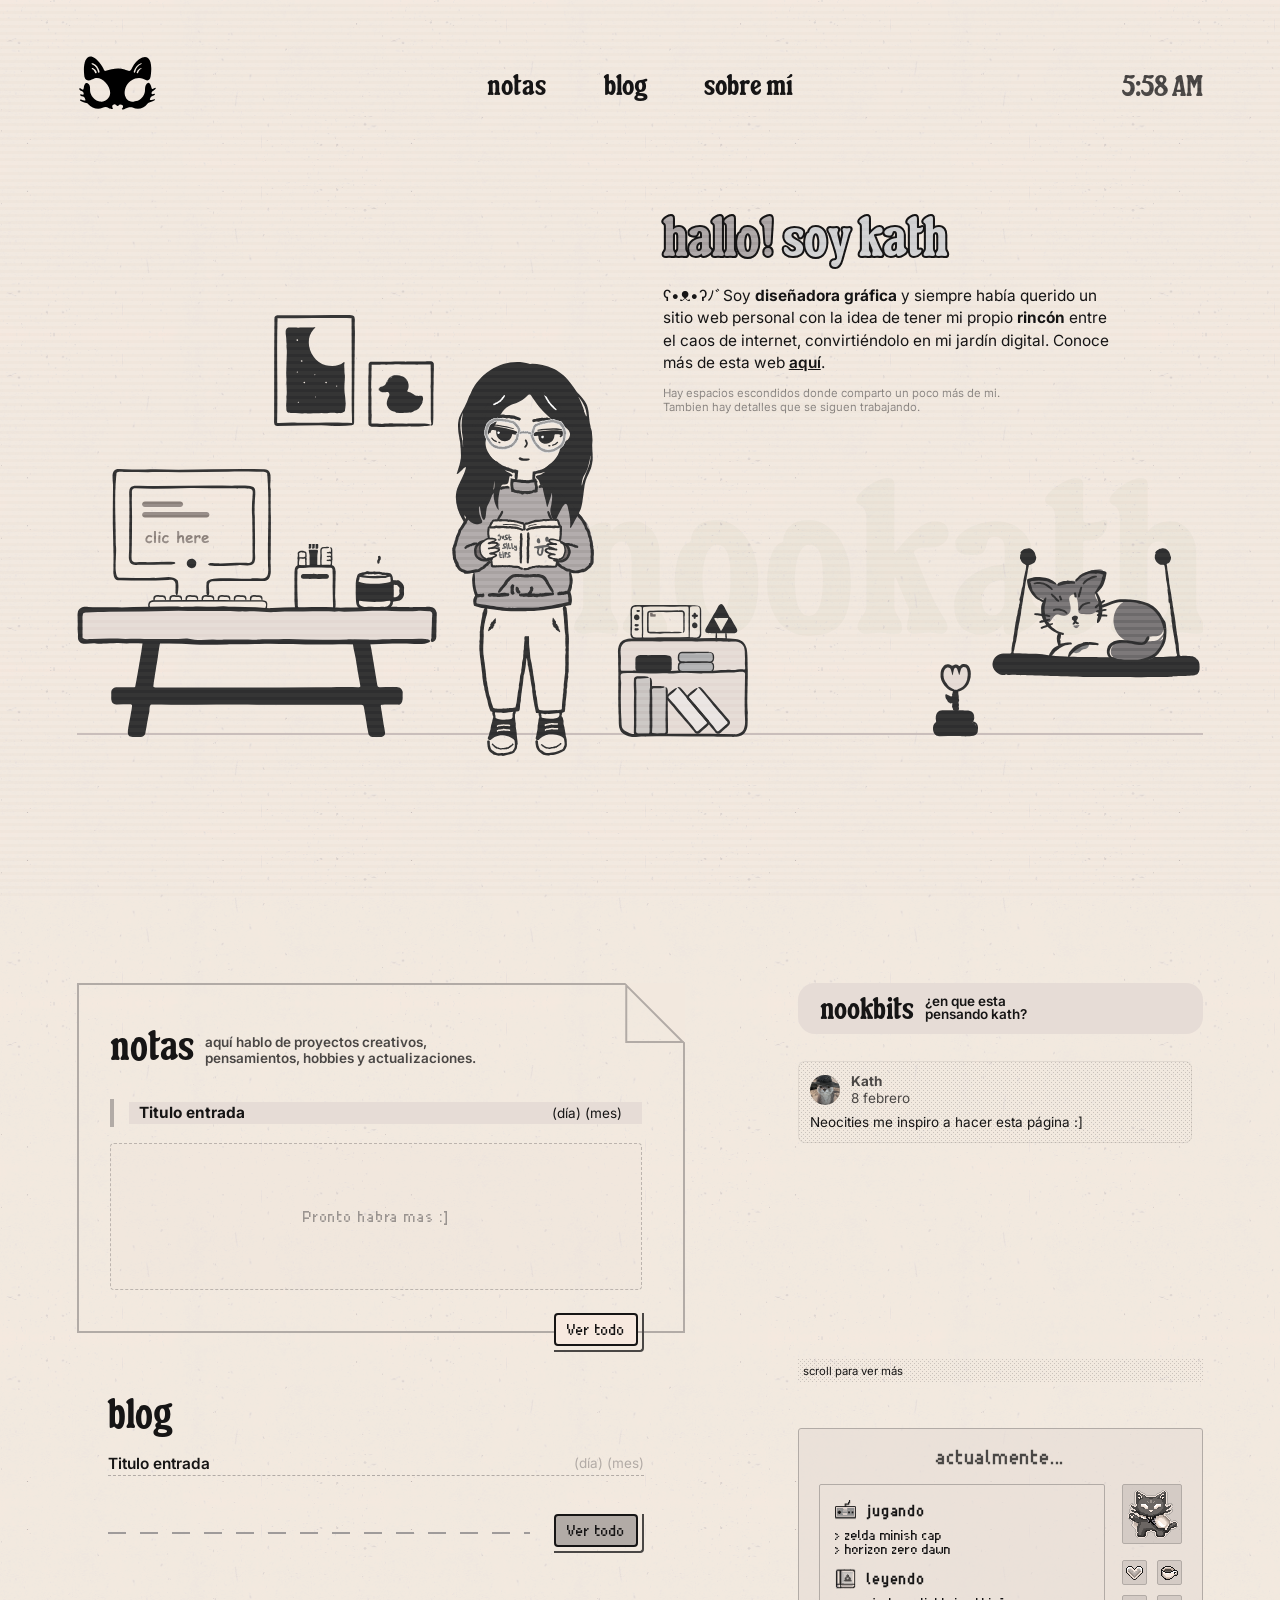
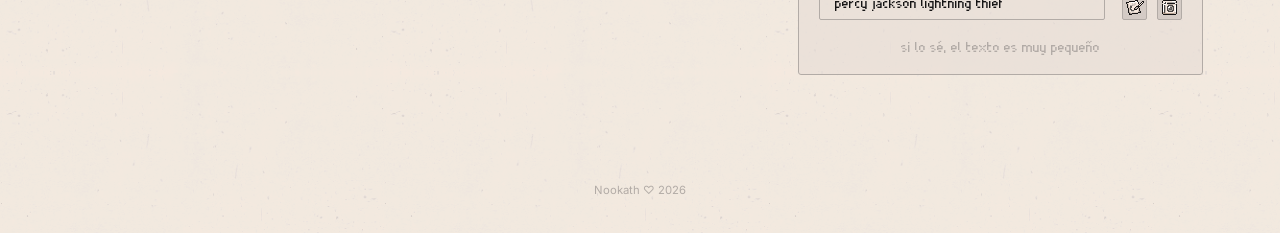
==== commit bfe702f1: "Menu navegacion" ====
--- a/index.html
+++ b/index.html
@@ -6,351 +6,414 @@
 
 -->
 
-<!DOCTYPE html>
+<!doctype html>
 <html lang="en" dir="ltr">
 
 <head>
-    <meta charset="utf-8">
-    <meta name="viewport" content="width=device-width, initial-scale=1.0">
-    <title>Nookath</title>
-    <link rel="icon" href="assets/favicon-2.png">
-    <link rel="stylesheet" href="reset.css" media="all" />
-    <link rel="stylesheet" href="styles-common.css" media="all" />
-    <link rel="stylesheet" href="effects.css">
-
-    <link rel="stylesheet" href="index.css" media="all" />
-
+
+  <meta charset="utf-8" />
+  <meta name="viewport" content="width=device-width, initial-scale=1.0" />
+
+  <title>Nookath</title>
+  <link rel="icon" href="assets/favicon-2.png" />
+
+  <link rel="stylesheet" href="reset.css" media="all" />
+  <link rel="stylesheet" href="styles-common.css" media="all" />
+  <link rel="stylesheet" href="effects.css" />
+  <link rel="stylesheet" href="index.css" media="all" />
 
 
 </head>
 
 <body class="lines">
-
-    <header>
-        <div class="container">
-
-            <h1 class="sr-only">Nookath</h1>
-
-            <nav>
-                <div class="logo-nav"><a href="index.html"><img src="assets/Logo.svg"></a></div>
-                <div class="links-nav">
-                    <ul class="nav-list">
-                        <li><a class="pag-nav" href="notes.html">Notas</a></li>
-                        <li><a class="pag-nav" href="blog.html">Blog</a></li>
-                        <li><a class="pag-nav" href="me.html">Sobre mí</a></li>
-                    </ul>
-                </div>
-                <span id="time-wid">...</span>
-            </nav>
-        </div>
-
-    </header>
-
-
-    <main class="main-flex">
-        <div class="container">
-            <div class="sec1 flex-c">
-
-                <div class="intro flex-c">
-                    <h2 class="h1"> <span class="hallo">hallo!</span> <span class="soykath">soy kath</span></h2>
-                    <p class="t-bs">ʕ•ᴥ•ʔﾉﾞSoy <b>diseñadora gráfica</b> y siempre había querido un sitio web personal
-                        con la idea de
-                        tener mi propio <b>rincón</b> entre el caos de internet, convirtiéndolo en mi jardín digital.
-                        Conoce más de esta web <a href=""> aquí</a>. </p>
-
-                    <p class="t-xs c-3-2">Hay espacios escondidos donde comparto un poco más de mi. <br>
-                        Tambien hay detalles que se siguen trabajando. </p>
-
-
-                </div>
-
-                <!-- Sección de la  ilustración completa -->
-                <div class="illustration sidetoside">
-
-                    <div class="text-d">
-                        <?xml version="1.0" encoding="UTF-8"?>
-                        <svg id="Capa_1" xmlns="http://www.w3.org/2000/svg" version="1.1" viewBox="0 0 400 100.1">
-                            <path
-                                d="M.8,94.2c0-4.8,5.6-7.8,5.6-13.1v-27.1c0-10.4-6.5-7.1-6.5-11.8s13.4-14,19.2-14,4.5,2.1,4.8,4.2c.1,1.3.6,1.4,1.1.7,2.1-2.4,6.1-5.6,14-5.6s15.9,8.6,15.9,19.5v34.1c0,5.4,4.8,8.3,4.8,13.1s-1.1,4.5-5.8,4.5-6.1-.8-8-.8c-2.8,0-4.8.8-8.5.8s-5.8-2-5.8-4.5c0-4.8,5.6-7.8,5.6-13.1v-27.9c0-6.2-1.7-13-6.2-13s-7.1,4.5-7.1,7.6v33.3c0,5.4,4.8,8.3,4.8,13.1s-1.1,4.5-5.8,4.5-5.9-.8-8-.8-4.8.8-8.5.8-5.8-2-5.8-4.5Z" />
-                            <path
-                                d="M64.5,66.4c0-5.8,1.6-23.6,8.9-25.4.8-.1,1.3-.7,1.4-1.7.4-4.7,3.7-12.6,16.2-12.6s26.5,13.7,26.5,38.5-6.8,34.8-26.5,34.8-26.5-18.2-26.5-33.7ZM91,87.5c7.1,0,8.9-11,8.9-24.1s-1.8-21-8.9-21-8.9,15.1-8.9,22c0,12.1,1.8,23.1,8.9,23.1Z" />
-                            <path
-                                d="M123.1,66.4c0-5.8,1.6-23.6,8.9-25.4.8-.1,1.3-.7,1.4-1.7.4-4.7,3.7-12.6,16.2-12.6s26.5,13.7,26.5,38.5-6.8,34.8-26.5,34.8-26.5-18.2-26.5-33.7ZM149.6,87.5c7.1,0,8.9-11,8.9-24.1s-1.8-21-8.9-21-8.9,15.1-8.9,22c0,12.1,1.8,23.1,8.9,23.1Z" />
-                            <path
-                                d="M180.5,94.2c0-4.8,5.6-7.8,5.6-13.1V25.8c0-10.4-6.5-7.1-6.5-11.8S193.1,0,198.9,0s4.9,3.7,4.9,6.2v39.6c0,1.3.4,1.4,1.3.4,12.3-14.8,18.6-18.8,24.5-18.8s8.5,3.1,8.5,7.8-4.2,8.9-11.7,8.9-6.3.4-9.2,1.6c-1,.4-1.3,1.3-.8,2.3,5.1,12.6,10.9,26.5,13.8,32.2,3.5,6.9,7.3,10.7,7.3,14.1s-2,4.5-4.5,4.5-3.7-.8-7.3-.8-5.9.8-9.2.8-4.7-2-4.7-4.5,1.3-5.9,1.3-9-.1-2.5-.8-4.1c-1.8-4.2-4.2-10.2-7.2-17.2-.8-1.8-1.3-1.7-1.3.3v16.9c0,5.4,4.8,8.3,4.8,13.1s-1.1,4.5-5.8,4.5-5.9-.8-8-.8-4.8.8-8.5.8-5.8-2-5.8-4.5Z" />
-                            <path
-                                d="M241.7,81.2c0-15.4,16.2-25.5,30.5-26.2,1,0,1.6-.6,1.6-1.6v-8.2c0-4.1-1.3-7.9-6.6-7.9-7.9,0-1.8,11.6-12.1,11.6s-12.6-2-12.6-7.8,12.7-13.7,26.2-13.7,22.3,10.6,22.3,19.3v26.8c0,10.4,6.6,7.1,6.6,11.8s-13.5,14-19.3,14-4.9-2.7-5.2-5.5c0-1-.3-1.1-1-.3-2.3,2.7-6.8,5.8-13.7,5.8-11,0-16.6-7.6-16.6-18.2ZM265.7,87.2c4.5,0,8-3.9,8-9.5v-11.4c0-1-.6-1.6-1.6-1.6-10.7.7-12.8,8.5-12.8,13.7s3.4,8.7,6.3,8.7Z" />
-                            <path
-                                d="M305.9,83.9V25.8c0-10.4-6.5-7.1-6.5-11.8s13.4-14,19.2-14,4.9,3.7,4.9,6.2v20.5c0,1,.6,1.6,1.6,1.6h4.1c4.5,0,5.9-1.6,7.6-1.6s2,.8,2,2c0,4.5-3.5,10.9-11.4,10.9h-2.3c-1,0-1.6.6-1.6,1.6v38.5c0,7.8,8.5,1.6,10.9,4.4,2.7,3.1-6.5,15.5-18.3,15.5s-10.2-6.5-10.2-15.5Z" />
-                            <path
-                                d="M341.2,94.2c0-4.8,5.6-7.8,5.6-13.1V25.8c0-10.4-6.5-7.1-6.5-11.8s13.4-14,19.2-14,4.9,3.7,4.9,6.2v26.2c0,1.3.4,1.4,1,.7,2.1-2.4,6.1-5.6,14-5.6s15.8,8.6,15.8,19.5v34.1c0,5.4,4.8,8.3,4.8,13.1s-1.1,4.5-5.8,4.5-5.9-.8-7.9-.8c-2.8,0-4.8.8-8.5.8s-5.8-2-5.8-4.5c0-4.8,5.6-7.8,5.6-13.1v-29.5c0-6.6-.8-11.4-6.2-11.4s-7.1,4.5-7.1,7.6v33.3c0,5.4,4.8,8.3,4.8,13.1s-1.1,4.5-5.8,4.5-5.9-.8-8-.8-4.8.8-8.5.8-5.8-2-5.8-4.5Z" />
-                        </svg>
+  <header>
+    <div class="container">
+      <h1 class="sr-only">Nookath</h1>
+
+      <nav>
+        <div class="logo-nav">
+          <a href="index.html"><img src="assets/Logo.svg" alt="Logo" /></a>
+        </div>
+
+        <div inert="" id="navcont" class="links-nav">
+          <div id="bckgMenu" onclick="closeRespMenu()" aria-hidden="true"></div>
+          <div class="bckgNavList"></div>
+
+          <div class="menuItems">
+            <svg id="clipMenu" xmlns="http://www.w3.org/2000/svg" version="1.1" viewBox="0 0 768 201.4">
+              <g>
+                <path
+                  d="M195.7,57.5c-.3,1.7-.5,3.5-.7,5.3h0c0,0,0,.2,0,.2v.4c0,0,0,0,0,0h0c0,0-8.6,61.1-8.6,61.1-1.5,16.9-10.7,29.9-24.5,34.8-3.6,1.3-7.3,2-11.2,2s-3.1-.1-4.7-.3c-4.4-.6-8.7-2.1-12.6-4.4-9.1-5.2-15.7-14.4-17.6-24.5-1.6-7.7-.7-14.2,0-20l2.4-17.5,2.2-15.4,1-7.4,7.4,1,20.7,2.9,7.3,1,2.5-17.9c0-.5.1-.9.2-1.4H0v143.8h768V57.5H195.7Z" />
+                <path
+                  d="M148.5,83.2l-20.7-2.9-2.2,15.4-2.4,17.5c-.7,5.4-1.5,10.9-.1,17.5,1.5,8,6.7,15.3,13.9,19.4,3.1,1.8,6.5,3,9.9,3.4,1.2.2,2.4.3,3.6.3,3,0,5.9-.5,8.6-1.5,11.1-3.9,18.4-14.6,19.6-28.6l8.6-61.2v-.4c.2-1.5.4-3,.6-4.5h-21c0,.7-.2,1.5-.3,2.3l-8.6,61.3v.6c-.2,1.5-1,9.2-6,10.9-.5.2-1.1.3-1.6.3-1.3,0-2.5-.5-3.1-.9-2-1.2-3.5-3.1-3.8-5.1v-.4c-.7-3-.3-6.2.3-10.5l4.6-32.8Z" />
+              </g>
+              <path class="clipIcon"
+                d="M137.1,150.1c3.1,1.8,6.5,3,9.9,3.4,1.2.2,2.4.3,3.6.3,3,0,5.9-.5,8.6-1.5,11.1-3.9,18.4-14.6,19.6-28.6l8.6-61.2v-.4c.4-3.1.8-6,1.3-8.7,1.7-10.6,3.5-21.6-5-35.8l-.3-.5C176.2,6.1,164.7,0,152.3,0c-2.6,0-5.3.3-8,.8-16.5,3.5-29.2,16.9-32.3,34.3l-.9,6.2,20.6,2.9.8-5.7c2-10.7,9.6-16,16-17.3.9-.2,2.2-.4,3.7-.4,4,0,9.5,1.3,13.8,7.5,4.4,7.6,3.6,12.6,2.1,21.6-.5,2.9-1,6.2-1.4,9.8l-8.6,61.3v.6c-.2,1.5-1,9.2-6,10.9-.5.2-1.1.3-1.6.3-1.3,0-2.5-.5-3.1-.9-2-1.2-3.5-3.1-3.8-5.1v-.4c-.7-3-.3-6.2.3-10.5l4.6-32.8-20.7-2.9-2.2,15.4-2.4,17.5c-.7,5.4-1.5,10.9-.1,17.5,1.5,8,6.7,15.3,13.9,19.4Z" />
+            </svg>
+
+            <ul class="nav-list">
+              <li id="iconsMenu">
+                <div id="iconMenu">
+                  <svg xmlns="http://www.w3.org/2000/svg" viewBox="0 0 400 100.1">
+                    <path
+                      d="M.8,94.2c0-4.8,5.6-7.8,5.6-13.1v-27.1c0-10.4-6.5-7.1-6.5-11.8s13.4-14,19.2-14,4.5,2.1,4.8,4.2c.1,1.3.6,1.4,1.1.7,2.1-2.4,6.1-5.6,14-5.6s15.9,8.6,15.9,19.5v34.1c0,5.4,4.8,8.3,4.8,13.1s-1.1,4.5-5.8,4.5-6.1-.8-8-.8c-2.8,0-4.8.8-8.5.8s-5.8-2-5.8-4.5c0-4.8,5.6-7.8,5.6-13.1v-27.9c0-6.2-1.7-13-6.2-13s-7.1,4.5-7.1,7.6v33.3c0,5.4,4.8,8.3,4.8,13.1s-1.1,4.5-5.8,4.5-5.9-.8-8-.8-4.8.8-8.5.8-5.8-2-5.8-4.5Z" />
+                    <path
+                      d="M64.5,66.4c0-5.8,1.6-23.6,8.9-25.4.8-.1,1.3-.7,1.4-1.7.4-4.7,3.7-12.6,16.2-12.6s26.5,13.7,26.5,38.5-6.8,34.8-26.5,34.8-26.5-18.2-26.5-33.7ZM91,87.5c7.1,0,8.9-11,8.9-24.1s-1.8-21-8.9-21-8.9,15.1-8.9,22c0,12.1,1.8,23.1,8.9,23.1Z" />
+                    <path
+                      d="M123.1,66.4c0-5.8,1.6-23.6,8.9-25.4.8-.1,1.3-.7,1.4-1.7.4-4.7,3.7-12.6,16.2-12.6s26.5,13.7,26.5,38.5-6.8,34.8-26.5,34.8-26.5-18.2-26.5-33.7ZM149.6,87.5c7.1,0,8.9-11,8.9-24.1s-1.8-21-8.9-21-8.9,15.1-8.9,22c0,12.1,1.8,23.1,8.9,23.1Z" />
+                    <path
+                      d="M180.5,94.2c0-4.8,5.6-7.8,5.6-13.1V25.8c0-10.4-6.5-7.1-6.5-11.8S193.1,0,198.9,0s4.9,3.7,4.9,6.2v39.6c0,1.3.4,1.4,1.3.4,12.3-14.8,18.6-18.8,24.5-18.8s8.5,3.1,8.5,7.8-4.2,8.9-11.7,8.9-6.3.4-9.2,1.6c-1,.4-1.3,1.3-.8,2.3,5.1,12.6,10.9,26.5,13.8,32.2,3.5,6.9,7.3,10.7,7.3,14.1s-2,4.5-4.5,4.5-3.7-.8-7.3-.8-5.9.8-9.2.8-4.7-2-4.7-4.5,1.3-5.9,1.3-9-.1-2.5-.8-4.1c-1.8-4.2-4.2-10.2-7.2-17.2-.8-1.8-1.3-1.7-1.3.3v16.9c0,5.4,4.8,8.3,4.8,13.1s-1.1,4.5-5.8,4.5-5.9-.8-8-.8-4.8.8-8.5.8-5.8-2-5.8-4.5Z" />
+                    <path
+                      d="M241.7,81.2c0-15.4,16.2-25.5,30.5-26.2,1,0,1.6-.6,1.6-1.6v-8.2c0-4.1-1.3-7.9-6.6-7.9-7.9,0-1.8,11.6-12.1,11.6s-12.6-2-12.6-7.8,12.7-13.7,26.2-13.7,22.3,10.6,22.3,19.3v26.8c0,10.4,6.6,7.1,6.6,11.8s-13.5,14-19.3,14-4.9-2.7-5.2-5.5c0-1-.3-1.1-1-.3-2.3,2.7-6.8,5.8-13.7,5.8-11,0-16.6-7.6-16.6-18.2ZM265.7,87.2c4.5,0,8-3.9,8-9.5v-11.4c0-1-.6-1.6-1.6-1.6-10.7.7-12.8,8.5-12.8,13.7s3.4,8.7,6.3,8.7Z" />
+                    <path
+                      d="M305.9,83.9V25.8c0-10.4-6.5-7.1-6.5-11.8s13.4-14,19.2-14,4.9,3.7,4.9,6.2v20.5c0,1,.6,1.6,1.6,1.6h4.1c4.5,0,5.9-1.6,7.6-1.6s2,.8,2,2c0,4.5-3.5,10.9-11.4,10.9h-2.3c-1,0-1.6.6-1.6,1.6v38.5c0,7.8,8.5,1.6,10.9,4.4,2.7,3.1-6.5,15.5-18.3,15.5s-10.2-6.5-10.2-15.5Z" />
+                    <path
+                      d="M341.2,94.2c0-4.8,5.6-7.8,5.6-13.1V25.8c0-10.4-6.5-7.1-6.5-11.8s13.4-14,19.2-14,4.9,3.7,4.9,6.2v26.2c0,1.3.4,1.4,1,.7,2.1-2.4,6.1-5.6,14-5.6s15.8,8.6,15.8,19.5v34.1c0,5.4,4.8,8.3,4.8,13.1s-1.1,4.5-5.8,4.5-5.9-.8-7.9-.8c-2.8,0-4.8.8-8.5.8s-5.8-2-5.8-4.5c0-4.8,5.6-7.8,5.6-13.1v-29.5c0-6.6-.8-11.4-6.2-11.4s-7.1,4.5-7.1,7.6v33.3c0,5.4,4.8,8.3,4.8,13.1s-1.1,4.5-5.8,4.5-5.9-.8-8-.8-4.8.8-8.5.8-5.8-2-5.8-4.5Z" />
+                  </svg>
+                </div>
+                <button id="closeMenu" onclick="closeRespMenu()" aria-label="close menu">
+                  <svg xmlns="http://www.w3.org/2000/svg" viewBox="0 0 100 100">
+                    <path
+                      d="M96.6,88.2c-1-.9-.4-3.3-1.6-4-2.1-1.3-3.7-3.2-5.2-5.1-1.5-1.9-4-2.9-4.3-6.1-.1-1.7-1.9-1.9-2.7-3.1-.8-1.1-1.1-2.7-1.8-3.8-.6-.9-1.3-1.7-2.2-2.2-.9-.5-2.3-.5-3.1-1.1-1.3-1-2.4-2.3-3.5-3.4s-1.6-1.8-2.5-2.4c-.4-.3-2.2.6-1.9,0,1.2-2.2-.3-1.8-.7-2.5-.8-1.6-3-1.8-4.5-2.7,0,0-.2-.1-.2-.2.8,0,1-.9,1.5-1.4.6-.6.6-1.8,1.8-1.5,1.3.3.6-1.1,1.1-1.5,2.7-2.4,4.9-5.2,7.7-7.5,2.8-2.2,4-6.1,8.4-6.6,1.3-.2,2.4-.7,1.3-3.2,2.1-.5,1.5-3.5,2.6-5,1.3-1.7,4.4-1.7,3.5-5.4,0-.2.2-.2.5,0,1.8,1.2,1.3,0,1.9-.2,1.9-.3,1.4-2.9,1.9-4.5.2-.8.4-1.7.6-2.5.2-.5-.2-1.5-.6-2.5-.6-1.3-2.2-2.9-3.9-4.2-3.9-2.7-5.4-2.3-6.5-1.5-1.9,1.4-3.8,2.8-4.9,5-1.1,2.2-5.3,1.2-5,4.8,0,.2,0,.3-.3.3-.6,0-1.6-.4-1.8-.1-.3.4.2,1.5,0,2-.2.6-1.6.4-1,1.4,1.1,2.3.2,2.6-.9,2.5-2.5-.3-2.8,1.7-4.3,2.4-1.3.7-1.2,2.8-4,1.9-.5-.2-.8.3-.5.8,1,1.6.1,1.5-.2,1.8-1.2,1.4-2.1,3.1-4,3.8-1.8.6.1,5-3.5,3.8-.2,0-.4,0-.3.3,1.5,2.2.2,1.9-.3,2.3-.5.5-1,1-1.7,1.3-.3-.4-.9-.6-1.3-1-.6-.6-1.8-.6-1.5-1.8.3-1.3-1.1-.6-1.5-1.1-2.4-2.7-5.2-4.9-7.5-7.7-2.2-2.8-6.1-4-6.6-8.4-.2-1.3-.7-2.4-3.2-1.3-.5-2.1-3.5-1.5-5-2.6-1.7-1.3-1.7-4.4-5.4-3.5-.2,0-.2-.2,0-.5,1.2-1.8,0-1.3-.2-1.9-.3-1.9-2.9-1.4-4.5-1.9-.8-.2-1.7-.4-2.5-.6-.5-.2-1.5.2-2.5.6-1.3.6-2.9,2.2-4.2,3.9-2.7,3.9-2.3,5.4-1.5,6.5,1.4,1.9,2.8,3.8,5,4.9,2.2,1.1,1.2,5.3,4.8,5,.2,0,.3,0,.3.3,0,.6-.4,1.6-.1,1.8.4.3,1.5-.2,2,0,.6.2.4,1.6,1.4,1,2.3-1.1,2.6-.2,2.5.9-.3,2.5,1.7,2.8,2.4,4.3.7,1.3,2.8,1.2,1.9,4-.2.5.3.8.8.5,1.6-1,1.5-.1,1.8.2,1.4,1.2,3.1,2.1,3.8,4,.6,1.8,5-.1,3.8,3.5,0,.2,0,.4.3.3,2.2-1.5,1.9-.2,2.3.3.5.5.9.9,1.2,1.6.1.8-.7.8-1.1,1.1-.6.4,0,1.8-.4,2.5-.4,1.1-1.8,1.2-3.1,1.4-1.7.3-2.6,1.7-3.3,3.1-.7,1.3-3,.8-3.3,2.7-.3,2.1-2.4,2.6-3.5,4-1.1,1.4-1.7,3.3-2.8,4.8-1.1,1.5-2.7,2.5-3.8,4-.4.6-2.7-.8-2.2.2,1,2.1-.3,1.9-.7,2.4-1.2,1.6-2.7,2.8-4.1,4.2-1.6,1.6-3,3.3-4.8,4.7-1.2.9,0,3.9.5,6.2,0,.2.3.5.5.9,1.3,1.6,6.2,5.3,6.6,4.9.9-1,3.3-.4,4-1.6,1.3-2.1,3.2-3.7,5.1-5.2,1.9-1.5,2.9-4,6.1-4.3,1.7-.1,1.9-1.9,3.1-2.7,1.1-.8,2.7-1.1,3.8-1.8.9-.6,1.7-1.3,2.2-2.2.5-.9.5-2.3,1.1-3.1,1-1.3,2.3-2.4,3.4-3.5.8-.8,1.8-1.6,2.4-2.5.3-.4-.6-2.2,0-1.9,2.2,1.2,1.8-.3,2.5-.7,1.5-.8,1.8-2.6,2.5-4.1,1.3-.5,1.2.5,1.5.9.4.6,1.8,0,2.5.4,1.1.4,1.2,1.8,1.4,3.1.3,1.7,1.7,2.6,3.1,3.3,1.3.7.8,3,2.7,3.3,2.1.3,2.6,2.4,4,3.5,1.4,1.1,3.3,1.7,4.8,2.8,1.5,1.1,2.5,2.7,4,3.8.6.4-.8,2.7.2,2.2,2.1-1,1.9.3,2.4.7,1.6,1.2,2.8,2.7,4.2,4.1,1.6,1.6,3.3,3,4.7,4.8.9,1.2,3.9,0,6.2-.5.2,0,.5-.3.9-.5,1.6-1.3,5.3-6.2,4.9-6.6Z" />
+                  </svg>
+                </button>
+              </li>
+
+              <li><a class="pag-nav" href="notes.html">Notas</a></li>
+              <li><a class="pag-nav" href="blog.html">Blog</a></li>
+              <li><a class="pag-nav" href="me.html">Sobre mí</a></li>
+
+              <li id="qMnu">
+                <p id="quoteMenu" class="nfpx-bs pixel-corners">
+                  Ser malo en algo es el primer paso para ser extrañamente bueno en algo
+                  <span class="triangleQuote"></span>
+                </p>
+              </li>
+            </ul>
+          </div>
+
+        </div>
+
+        <span id="time-wid">...</span>
+
+        <button id="hambuMenu" onclick="openRespMenu()" aria-label="open menu" aria-expanded="false"
+          aria-controls="navcont">
+          <svg xmlns="http://www.w3.org/2000/svg" viewBox="0 0 100 100">
+            <path
+              d="M89.7,21.4c-1.6,0-3.1-.1-4.7,0-.6,0-1.2-.9-1.8,1.1-.3,1-.9-1.4-1.4-1.3-1.5.3-2.9,0-4.4.1-1.4.2-2.8,1-4.3,1.3-1.4.2-2.9-.9-4.2.3-1.2,1-2.2-.8-3.4-.4-1.2.5-2.4.8-3.6-.1-.9-.6-1.7-1.4-2.6-1-.5.3-1,1.4-1.6,1.3-.5,0-1.1-1.1-1.6,1.2,0,.2-.3-.2-.4-.5-.6-1.5-1.3-1.4-1.8-.4-.5,1-.9.9-1.3.9-1.2.1-2.4.2-3.6,0-.9-.2-1.8-1-2.7-1.3-.9-.2-1.9.8-2.8-.3-.9-1.1-1.7-1.1-2.6-1.1-.5,0-1.1-1.1-1.5,1.3,0,.2-.2.2-.3,0-1.4-3.1-2.7,1-4.2.2-1.4-.8-2.9-.2-4.4-.1-.4,0-.8-.7-1.2,1-.1.6-.5.7-.7.2-1.1-2.3-2.2-.9-3.3-1.3-1.3-.4-2.5.6-3.8-1.2-.5-.8-1.3-1.2-1.9,1-.3,1-.9,0-1.4.2-.4.2-.8,1.2-1.1,1.2-.3,0-.6-.8-1-1.3,0-.1-.2-.1-.3,0-1.9,2.5-3.7-.8-5.6-.2-1.9.7-3.8.4-5.7,0-1-.2-2.1-.9-2.8-5.1-.3-1.9-.3-3.9.1-5.1.3-.9.7-1.7,1.1-1.9.6-.4,1.2-.9,1.8-1.2,1.2-.7,2.4-2.7,3.6-1.6.4.3.8-.8,1.2,1.1,0,.3.2.4.3.3,1.7-2.9,3.4-1,5.1-1.2,1.4-.2,2.8-2.5,4.3-1.5.8-2.3,1.7-1.9,2.5-1.2,2.8,2.5,5.7.8,8.5,1.1,2.9.3,5.8,0,8.7.1.5,0,.9-1.3,1.5-.3.5,1,1.2.2,1.9.2s1.2-.5,1.7,0c2.3,2.4,4.5,1,6.8,1.2,2.3.3,4.5.5,6.8-.1,1.4-.4,2.7-1.6,4.1-1.2.6.2,1.2-1,1.8,1.1.2.6.7-1.1,1.1-1.1.9-.2,1.9,0,2.8,0s2.6.2,3.9,0c.8-.1,1.6-1,2.4-1.3.8-.2,1.7-.2,2.5,0,1.1.3,2.1,1.1,3.2,1.3,1.1.2,2.2-.8,3.3.2,2,1.9,3.9.9,5.9,1.1,1.9.2,3.9.4,5.8,0,1.1-.3,2.1,1.6,3.2,1.6.5,0,1.2,5.4,1,7.3,0,.4-.1.7-.2.9-1.1,1.7-2,4.4-3.2,4.2-1.8-.3-3.6,0-5.4,0Z" />
+            <path
+              d="M89.7,57.5c-1.6,0-3.1-.1-4.7,0-.6,0-1.2-.9-1.8,1.1-.3,1-.9-1.4-1.4-1.3-1.5.3-2.9,0-4.4.1-1.4.2-2.8,1-4.3,1.3-1.4.2-2.9-.9-4.2.3-1.2,1-2.2-.8-3.4-.4-1.2.5-2.4.8-3.6-.1-.9-.6-1.7-1.4-2.6-1-.5.3-1,1.4-1.6,1.3-.5,0-1.1-1.1-1.6,1.2,0,.2-.3-.2-.4-.5-.6-1.5-1.3-1.4-1.8-.4-.5,1-.9.9-1.3.9-1.2.1-2.4.2-3.6,0-.9-.2-1.8-1-2.7-1.3-.9-.2-1.9.8-2.8-.3-.9-1.1-1.7-1.1-2.6-1.1-.5,0-1.1-1.1-1.5,1.3,0,.2-.2.2-.3,0-1.4-3.1-2.7,1-4.2.2-1.4-.8-2.9-.2-4.4-.1-.4,0-.8-.7-1.2,1-.1.6-.5.7-.7.2-1.1-2.3-2.2-.9-3.3-1.3-1.3-.4-2.5.6-3.8-1.2-.5-.8-1.3-1.2-1.9,1-.3,1-.9,0-1.4.2-.4.2-.8,1.2-1.1,1.2-.3,0-.6-.8-1-1.3,0-.1-.2-.1-.3,0-1.9,2.5-3.7-.8-5.6-.2-1.9.7-3.8.4-5.7,0-1-.2-2.1-.9-2.8-5.1-.3-1.9-.3-3.9.1-5.1.3-.9.7-1.7,1.1-1.9.6-.4,1.2-.9,1.8-1.2,1.2-.7,2.4-2.7,3.6-1.6.4.3.8-.8,1.2,1.1,0,.3.2.4.3.3,1.7-2.9,3.4-1,5.1-1.2,1.4-.2,2.8-2.5,4.3-1.5.8-2.3,1.7-1.9,2.5-1.2,2.8,2.5,5.7.8,8.5,1.1,2.9.3,5.8,0,8.7.1.5,0,.9-1.3,1.5-.3.5,1,1.2.2,1.9.2s1.2-.5,1.7,0c2.3,2.4,4.5,1,6.8,1.2,2.3.3,4.5.5,6.8-.1,1.4-.4,2.7-1.6,4.1-1.2.6.2,1.2-1,1.8,1.1.2.6.7-1.1,1.1-1.1.9-.2,1.9,0,2.8,0s2.6.2,3.9,0c.8-.1,1.6-1,2.4-1.3.8-.2,1.7-.2,2.5,0,1.1.3,2.1,1.1,3.2,1.3,1.1.2,2.2-.8,3.3.2,2,1.9,3.9.9,5.9,1.1,1.9.2,3.9.4,5.8,0,1.1-.3,2.1,1.6,3.2,1.6.5,0,1.2,5.4,1,7.3,0,.4-.1.7-.2.9-1.1,1.7-2,4.4-3.2,4.2-1.8-.3-3.6,0-5.4,0Z" />
+            <path
+              d="M89.7,92.6c-1.6,0-3.1-.1-4.7,0-.6,0-1.2-.9-1.8,1.1-.3,1-.9-1.4-1.4-1.3-1.5.3-2.9,0-4.4.1-1.4.2-2.8,1-4.3,1.3-1.4.2-2.9-.9-4.2.3-1.2,1-2.2-.8-3.4-.4-1.2.5-2.4.8-3.6-.1-.9-.6-1.7-1.4-2.6-1-.5.3-1,1.4-1.6,1.3-.5,0-1.1-1.1-1.6,1.2,0,.2-.3-.2-.4-.5-.6-1.5-1.3-1.4-1.8-.4-.5,1-.9.9-1.3.9-1.2.1-2.4.2-3.6,0-.9-.2-1.8-1-2.7-1.3-.9-.2-1.9.8-2.8-.3-.9-1.1-1.7-1.1-2.6-1.1-.5,0-1.1-1.1-1.5,1.3,0,.2-.2.2-.3,0-1.4-3.1-2.7,1-4.2.2-1.4-.8-2.9-.2-4.4-.1-.4,0-.8-.7-1.2,1-.1.6-.5.7-.7.2-1.1-2.3-2.2-.9-3.3-1.3-1.3-.4-2.5.6-3.8-1.2-.5-.8-1.3-1.2-1.9,1-.3,1-.9,0-1.4.2-.4.2-.8,1.2-1.1,1.2-.3,0-.6-.8-1-1.3,0-.1-.2-.1-.3,0-1.9,2.5-3.7-.8-5.6-.2-1.9.7-3.8.4-5.7,0-1-.2-2.1-.9-2.8-5.1-.3-1.9-.3-3.9.1-5.1.3-.9.7-1.7,1.1-1.9.6-.4,1.2-.9,1.8-1.2,1.2-.7,2.4-2.7,3.6-1.6.4.3.8-.8,1.2,1.1,0,.3.2.4.3.3,1.7-2.9,3.4-1,5.1-1.2,1.4-.2,2.8-2.5,4.3-1.5.8-2.3,1.7-1.9,2.5-1.2,2.8,2.5,5.7.8,8.5,1.1,2.9.3,5.8,0,8.7.1.5,0,.9-1.3,1.5-.3.5,1,1.2.2,1.9.2s1.2-.5,1.7,0c2.3,2.4,4.5,1,6.8,1.2,2.3.3,4.5.5,6.8-.1,1.4-.4,2.7-1.6,4.1-1.2.6.2,1.2-1,1.8,1.1.2.6.7-1.1,1.1-1.1.9-.2,1.9,0,2.8,0s2.6.2,3.9,0c.8-.1,1.6-1,2.4-1.3.8-.2,1.7-.2,2.5,0,1.1.3,2.1,1.1,3.2,1.3,1.1.2,2.2-.8,3.3.2,2,1.9,3.9.9,5.9,1.1,1.9.2,3.9.4,5.8,0,1.1-.3,2.1,1.6,3.2,1.6.5,0,1.2,5.4,1,7.3,0,.4-.1.7-.2.9-1.1,1.7-2,4.4-3.2,4.2-1.8-.3-3.6,0-5.4,0Z" />
+          </svg></button>
+      </nav>
+    </div>
+  </header>
+
+  <main class="main-flex">
+
+    <div class="container">
+
+      <div class="sec1 flex-c">
+        <div class="intro flex-c">
+          <h2 class="h1">
+            <span class="hallo">hallo!</span>
+            <span class="soykath">soy kath</span>
+          </h2>
+          <p class="t-bs">
+            ʕ•ᴥ•ʔﾉﾞSoy <b>diseñadora gráfica</b> y siempre había querido un
+            sitio web personal con la idea de tener mi propio
+            <b>rincón</b> entre el caos de internet, convirtiéndolo en mi
+            jardín digital. Conoce más de esta web <a href=""> aquí</a>.
+          </p>
+
+          <p class="t-xs c-3-2">
+            Hay espacios escondidos donde comparto un poco más de mi. <br />
+            Tambien hay detalles que se siguen trabajando.
+          </p>
+        </div>
+
+        <!-- Sección de la  ilustración completa -->
+        <div class="illustration sidetoside">
+          <div class="text-d">
+            <svg xmlns="http://www.w3.org/2000/svg" version="1.1" viewBox="0 0 400 100.1">
+              <path
+                d="M.8,94.2c0-4.8,5.6-7.8,5.6-13.1v-27.1c0-10.4-6.5-7.1-6.5-11.8s13.4-14,19.2-14,4.5,2.1,4.8,4.2c.1,1.3.6,1.4,1.1.7,2.1-2.4,6.1-5.6,14-5.6s15.9,8.6,15.9,19.5v34.1c0,5.4,4.8,8.3,4.8,13.1s-1.1,4.5-5.8,4.5-6.1-.8-8-.8c-2.8,0-4.8.8-8.5.8s-5.8-2-5.8-4.5c0-4.8,5.6-7.8,5.6-13.1v-27.9c0-6.2-1.7-13-6.2-13s-7.1,4.5-7.1,7.6v33.3c0,5.4,4.8,8.3,4.8,13.1s-1.1,4.5-5.8,4.5-5.9-.8-8-.8-4.8.8-8.5.8-5.8-2-5.8-4.5Z" />
+              <path
+                d="M64.5,66.4c0-5.8,1.6-23.6,8.9-25.4.8-.1,1.3-.7,1.4-1.7.4-4.7,3.7-12.6,16.2-12.6s26.5,13.7,26.5,38.5-6.8,34.8-26.5,34.8-26.5-18.2-26.5-33.7ZM91,87.5c7.1,0,8.9-11,8.9-24.1s-1.8-21-8.9-21-8.9,15.1-8.9,22c0,12.1,1.8,23.1,8.9,23.1Z" />
+              <path
+                d="M123.1,66.4c0-5.8,1.6-23.6,8.9-25.4.8-.1,1.3-.7,1.4-1.7.4-4.7,3.7-12.6,16.2-12.6s26.5,13.7,26.5,38.5-6.8,34.8-26.5,34.8-26.5-18.2-26.5-33.7ZM149.6,87.5c7.1,0,8.9-11,8.9-24.1s-1.8-21-8.9-21-8.9,15.1-8.9,22c0,12.1,1.8,23.1,8.9,23.1Z" />
+              <path
+                d="M180.5,94.2c0-4.8,5.6-7.8,5.6-13.1V25.8c0-10.4-6.5-7.1-6.5-11.8S193.1,0,198.9,0s4.9,3.7,4.9,6.2v39.6c0,1.3.4,1.4,1.3.4,12.3-14.8,18.6-18.8,24.5-18.8s8.5,3.1,8.5,7.8-4.2,8.9-11.7,8.9-6.3.4-9.2,1.6c-1,.4-1.3,1.3-.8,2.3,5.1,12.6,10.9,26.5,13.8,32.2,3.5,6.9,7.3,10.7,7.3,14.1s-2,4.5-4.5,4.5-3.7-.8-7.3-.8-5.9.8-9.2.8-4.7-2-4.7-4.5,1.3-5.9,1.3-9-.1-2.5-.8-4.1c-1.8-4.2-4.2-10.2-7.2-17.2-.8-1.8-1.3-1.7-1.3.3v16.9c0,5.4,4.8,8.3,4.8,13.1s-1.1,4.5-5.8,4.5-5.9-.8-8-.8-4.8.8-8.5.8-5.8-2-5.8-4.5Z" />
+              <path
+                d="M241.7,81.2c0-15.4,16.2-25.5,30.5-26.2,1,0,1.6-.6,1.6-1.6v-8.2c0-4.1-1.3-7.9-6.6-7.9-7.9,0-1.8,11.6-12.1,11.6s-12.6-2-12.6-7.8,12.7-13.7,26.2-13.7,22.3,10.6,22.3,19.3v26.8c0,10.4,6.6,7.1,6.6,11.8s-13.5,14-19.3,14-4.9-2.7-5.2-5.5c0-1-.3-1.1-1-.3-2.3,2.7-6.8,5.8-13.7,5.8-11,0-16.6-7.6-16.6-18.2ZM265.7,87.2c4.5,0,8-3.9,8-9.5v-11.4c0-1-.6-1.6-1.6-1.6-10.7.7-12.8,8.5-12.8,13.7s3.4,8.7,6.3,8.7Z" />
+              <path
+                d="M305.9,83.9V25.8c0-10.4-6.5-7.1-6.5-11.8s13.4-14,19.2-14,4.9,3.7,4.9,6.2v20.5c0,1,.6,1.6,1.6,1.6h4.1c4.5,0,5.9-1.6,7.6-1.6s2,.8,2,2c0,4.5-3.5,10.9-11.4,10.9h-2.3c-1,0-1.6.6-1.6,1.6v38.5c0,7.8,8.5,1.6,10.9,4.4,2.7,3.1-6.5,15.5-18.3,15.5s-10.2-6.5-10.2-15.5Z" />
+              <path
+                d="M341.2,94.2c0-4.8,5.6-7.8,5.6-13.1V25.8c0-10.4-6.5-7.1-6.5-11.8s13.4-14,19.2-14,4.9,3.7,4.9,6.2v26.2c0,1.3.4,1.4,1,.7,2.1-2.4,6.1-5.6,14-5.6s15.8,8.6,15.8,19.5v34.1c0,5.4,4.8,8.3,4.8,13.1s-1.1,4.5-5.8,4.5-5.9-.8-7.9-.8c-2.8,0-4.8.8-8.5.8s-5.8-2-5.8-4.5c0-4.8,5.6-7.8,5.6-13.1v-29.5c0-6.6-.8-11.4-6.2-11.4s-7.1,4.5-7.1,7.6v33.3c0,5.4,4.8,8.3,4.8,13.1s-1.1,4.5-5.8,4.5-5.9-.8-8-.8-4.8.8-8.5.8-5.8-2-5.8-4.5Z" />
+            </svg>
+          </div>
+
+          <div class="table-paint">
+            <div class="cuadros">
+              <div class="cuadro1">
+                <img src="assets/illustration/paint-1.svg" alt="" />
+              </div>
+              <div id="cuadro2"></div>
+              <audio id="hover-sound" src="assets/illustration/duck.mp3"></audio>
+            </div>
+
+            <div id="table-items">
+              <div class="pc-others">
+                <div id="computer"></div>
+                <div class="pencils">
+                  <img src="assets/illustration/pencils.svg" alt="" />
+                </div>
+                <div class="coffeebear" id="trigger-mouse">
+                  <div id="coffee" class="capa"></div>
+                  <div id="bear" class="capa"></div>
+                </div>
+              </div>
+
+              <div id="table">
+                <img src="assets/illustration/table.svg" alt="" />
+              </div>
+            </div>
+          </div>
+
+          <div id="chrctr"></div>
+
+          <div id="library">
+            <div id="lb-others">
+              <div id="switch"></div>
+              <div id="triforce">
+                <img src="assets/illustration/triforce.svg" alt="" />
+              </div>
+            </div>
+
+            <div id="lbry">
+              <img src="assets/illustration/library.svg" alt="" />
+            </div>
+          </div>
+
+          <div id="flower-i">
+            <img src="assets/illustration/flower.svg" alt="" />
+          </div>
+
+          <div id="cat-i"></div>
+        </div>
+        <!-- Fin ilustración -->
+        <div class="line-d"></div>
+      </div>
+
+      <div class="sec2">
+        <!-- inicio seccion 2 -->
+
+        <!-- columna 1 -->
+        <div class="row1 flex-c">
+          <div class="notes-content flex-c">
+            <div class="notes-sec flex-c">
+              <div class="triangle"></div>
+
+              <div class="notes-title sidetoside">
+                <a href="notes.html">
+                  <h2>notas</h2>
+                </a>
+                <p class="t-sm c-2">
+                  aquí hablo de proyectos creativos, pensamientos, hobbies y
+                  actualizaciones.
+                </p>
+              </div>
+
+              <!-- entradas diario -->
+              <ul class="ul-style-none flex-c">
+                <li class="line-side">
+                  <article>
+                    <a href="" class="d-entry">
+                      <h3 class="t-bs">Titulo entrada</h3>
+                      <date datetime="2026-02-28" class="t-sm">(día) (mes)</date>
+                    </a>
+                  </article>
+                </li>
+              </ul>
+
+              <div class="empty-b">
+                <span class="nfpx-sm">Pronto habra mas :]</span>
+              </div>
+            </div>
+
+            <a href="" class="bttn-prop bttn-style1">
+              <div>Ver todo</div>
+            </a>
+          </div>
+
+          <div class="sec-blog flex-c">
+            <div class="sidetoside">
+              <a href="blog.html">
+                <h2>blog</h2>
+              </a>
+            </div>
+
+            <!-- entradas blog -->
+            <ul class="entrys-blog flex-c ul-style-none">
+              <li>
+                <article>
+                  <a href="" class="blog-entry sidetoside">
+                    <h3 class="t-bs">Titulo entrada</h3>
+                    <date datetime="2026-02-28" class="t-sm c-3">(día) (mes)</date>
+                  </a>
+                </article>
+              </li>
+            </ul>
+
+            <div class="blog-bttn">
+              <div class="line-btn"></div>
+              <a href="" class="bttn-prop bttn-style3">
+                <div>Ver todo</div>
+              </a>
+            </div>
+          </div>
+        </div>
+        <!-- fin columna 1 -->
+
+        <!-- columna 2 -->
+        <div class="row2 flex-c">
+          <div id="nookbits" class="flex-c">
+            <div class="nkbt-tittle sidetoside bc-4">
+              <!-- (revisar) tener h2 y nkbt-tittle en cuenta para css -->
+              <h2 class="tittle-nkbts">nookbits</h2>
+              <p class="t-sm">
+                ¿en que esta <br />
+                pensando kath?
+              </p>
+            </div>
+
+            <ul class="overflow-nookbits c-1 ul-style-none">
+              <li class="nookbit flex-c">
+                <div class="nookbit-1 sidetoside">
+                  <div class="nook-icon"></div>
+                  <div class="n-f flex-c">
+                    <span class="t-sm c-2"><b>Kath</b></span>
+                    <date datetime="2026-02-08" class="t-sm c-2">8 febrero</date>
+                  </div>
+                </div>
+                <p class="t-sm c-1">
+                  Neocities me inspiro a hacer esta página :]
+                </p>
+              </li>
+            </ul>
+
+            <div class="scrollformore t-xs">scroll para ver más</div>
+          </div>
+
+          <div class="status flex-c">
+            <div class="nfpx-tl c-2">actualmente...</div>
+
+            <div class="status-sec">
+              <div class="activities flex-c">
+                <div class="actv flex-c">
+                  <div class="sidetoside">
+                    <img src="assets/icons/prueba icono.png" alt="" class="img-actv" />
+                    <p class="nfpx-sm">jugando</p>
+                  </div>
+                  <p class="nfpx-xxs">
+                    > zelda minish cap <br />
+                    > horizon zero dawn
+                  </p>
+                </div>
+
+                <div class="actv flex-c">
+                  <div class="sidetoside">
+                    <img src="assets/icons/prueba icono2.png" alt="" class="img-actv" />
+                    <p class="nfpx-sm">leyendo</p>
+                  </div>
+                  <p class="nfpx-xxs">percy jackson lightning thief</p>
+                </div>
+
+                <div class="actv flex-c">
+                  <div class="sidetoside">
+                    <img src="assets/icons/prueba icono3.png" alt="" class="img-actv" />
+                    <p class="nfpx-sm">cancion favorita</p>
+                  </div>
+                  <p class="nfpx-xxs">RUDE! de Hearts2Hearts</p>
+                </div>
+
+                <div class="actv flex-c">
+                  <div class="sidetoside">
+                    <img src="assets/icons/prueba icono4.png" alt="" class="img-actv" />
+                    <p class="nfpx-sm">serie</p>
+                  </div>
+                  <p class="nfpx-xxs">The Walking Dead</p>
+                </div>
+              </div>
+
+              <div class="gamify flex-c">
+                <div class="profile-gmf nfpx-xxs">
+                  <img src="assets/icons/perfil.webp" alt="" />
+                </div>
+
+                <div class="icons-gmf">
+                  <!--no confundir las clases -->
+
+                  <a href="">
+                    <div class="icon-gmf nfpx-xxs">
+                      <img src="assets/icons/ico1.webp" alt="" />
                     </div>
-
-                    <div class="table-paint">
-
-                        <div class="cuadros">
-                            <div class="cuadro1"><img src="assets/illustration/paint-1.svg" alt=""></div>
-                            <div id="cuadro2"></div>
-                            <audio id="hover-sound" src="assets/illustration/duck.mp3"></audio>
-                        </div>
-
-                        <div id="table-items">
-
-                            <div class="pc-others">
-                                <div id="computer"></div>
-                                <div class="pencils"><img src="assets/illustration/pencils.svg" alt=""></div>
-                                <div class="coffeebear" id="trigger-mouse">
-                                    <div id="coffee" class="capa"></div>
-                                    <div id="bear" class="capa"></div>
-                                </div>
-                            </div>
-
-                            <div id="table"><img src="assets/illustration/table.svg" alt=""></div>
-
-                        </div>
-
+                  </a>
+                  <a href="">
+                    <div class="icon-gmf nfpx-xxs">
+                      <img src="assets/icons/ico2.webp" alt="" />
                     </div>
-
-                    <div id="chrctr"></div>
-
-
-                    <div id="library">
-
-                        <div id="lb-others">
-                            <div id="switch"></div>
-                            <div id="triforce"><img src="assets/illustration/triforce.svg" alt=""></div>
-                        </div>
-
-                        <div id="lbry"><img src="assets/illustration/library.svg" alt=""></div>
-
+                  </a>
+                  <a href="">
+                    <div class="icon-gmf nfpx-xxs">
+                      <img src="assets/icons/ico3.webp" alt="" />
                     </div>
-
-                    <div id="flower-i"><img src="assets/illustration/flower.svg" alt=""></div>
-
-                    <div id="cat-i"></div>
-
-
-                    <div class="line-d"></div>
-
-                </div> <!-- Fin ilustración -->
-
-            </div>
-
-
-            <div class="sec2"> <!-- inicio seccion 2 -->
-
-                <!-- columna 1 -->
-                <div class="row1 flex-c">
-
-                    <div class="notes-content flex-c">
-
-                        <div class="notes-sec flex-c">
-
-                            <div class="triangle"></div>
-
-                            <div class="notes-title sidetoside">
-                                <a href="notes.html">
-                                    <h2>notas</h2>
-                                </a>
-                                <p class="t-sm c-2">aquí hablo de proyectos creativos, pensamientos, hobbies y
-                                    actualizaciones.</p>
-                            </div>
-
-                            <!-- entradas diario -->
-                            <ul class="ul-style-none flex-c">
-
-                                <li class="line-side">
-                                    <article>
-                                        <a href="" class="d-entry">
-                                            <h3 class="t-bs">Titulo entrada</h3>
-                                            <date datetime="2026-02-28" class="t-sm">(día) (mes)</date>
-                                        </a>
-                                    </article>
-                                </li>
-
-
-                            </ul>
-
-                            <div class="empty-b">
-                                <span class="nfpx-sm">Pronto habra mas :]</span>
-                            </div>
-
-                        </div>
-
-                        <a href="" class="bttn-prop bttn-style1">
-                            <div>Ver todo</div>
-                        </a>
-
+                  </a>
+                  <a href="">
+                    <div class="icon-gmf nfpx-xxs">
+                      <img src="assets/icons/ico4.webp" alt="" />
                     </div>
-
-
-
-                    <div class="sec-blog flex-c">
-                        <div class="sidetoside">
-                            <a href="blog.html">
-                                <h2>blog</h2>
-                            </a>
-                        </div>
-
-                        <!-- entradas blog -->
-                        <ul class="entrys-blog flex-c ul-style-none">
-
-                            <li>
-                                <article>
-                                    <a href="" class="blog-entry sidetoside">
-                                        <h3 class="t-bs">Titulo entrada</h3>
-                                        <date datetime="2026-02-28" class="t-sm c-3">(día) (mes)</date>
-                                    </a>
-                                </article>
-                            </li>
-
-                        </ul>
-
-                        <div class="blog-bttn">
-                            <div class="line-btn"></div>
-                            <a href="" class="bttn-prop bttn-style3">
-                                <div>Ver todo</div>
-                            </a>
-                        </div>
-
-                    </div>
-
-                </div> <!-- fin columna 1 -->
-
-
-
-                <!-- columna 2 -->
-                <div class="row2 flex-c">
-                    <div id="nookbits" class="flex-c">
-                        <div class="nkbt-tittle sidetoside bc-4">
-                            <!-- (revisar) tener h2 y nkbt-tittle en cuenta para css -->
-                            <h2 class="tittle-nkbts">nookbits</h2>
-                            <p class="t-sm">¿en que esta <br> pensando kath?</p>
-                        </div>
-
-                        <ul class="overflow-nookbits c-1 ul-style-none">
-
-                            <li class="nookbit flex-c">
-                                <div class="nookbit-1 sidetoside">
-                                    <div class="nook-icon"></div>
-                                    <div class="n-f flex-c">
-                                        <span class="t-sm c-2"><b>Kath</b></span>
-                                        <date datetime="2026-02-08" class="t-sm c-2">8 febrero</date>
-                                    </div>
-                                </div>
-                                <p class="t-sm c-1">Neocities me inspiro a hacer esta página :]</p>
-                            </li>
-
-                        </ul>
-
-                        <div class="scrollformore t-xs">scroll para ver más</div>
-
-                    </div>
-
-
-                    <div class="status flex-c">
-                        <div class="nfpx-tl c-2">actualmente...</div>
-
-                        <div class="status-sec">
-
-                            <div class="activities flex-c">
-                                <div class="actv flex-c">
-                                    <div class="sidetoside"><img src="assets/icons/prueba icono.png" alt=""
-                                            class="img-actv">
-                                        <p class="nfpx-sm">jugando</p>
-                                    </div>
-                                    <p class="nfpx-xxs">> zelda minish cap <br> > horizon zero dawn</p>
-                                </div>
-
-                                <div class="actv flex-c">
-                                    <div class="sidetoside"><img src="assets/icons/prueba icono2.png" alt=""
-                                            class="img-actv">
-                                        <p class="nfpx-sm">leyendo</p>
-                                    </div>
-                                    <p class="nfpx-xxs">percy jackson lightning thief</p>
-                                </div>
-
-                                <div class="actv flex-c">
-                                    <div class="sidetoside"><img src="assets/icons/prueba icono3.png" alt=""
-                                            class="img-actv">
-                                        <p class="nfpx-sm">cancion favorita</p>
-                                    </div>
-                                    <p class="nfpx-xxs">RUDE! de Hearts2Hearts</p>
-                                </div>
-
-                                <div class="actv flex-c">
-                                    <div class="sidetoside"><img src="assets/icons/prueba icono4.png" alt=""
-                                            class="img-actv">
-                                        <p class="nfpx-sm">serie</p>
-                                    </div>
-                                    <p class="nfpx-xxs">The Walking Dead</p>
-                                </div>
-
-                            </div>
-
-                            <div class="gamify flex-c">
-
-                                <div class="profile-gmf nfpx-xxs"><img src="assets/icons/perfil.webp" alt=""></div>
-
-                                <div class="icons-gmf"><!--no confundir las clases -->
-
-                                    <a href="">
-                                        <div class="icon-gmf nfpx-xxs"><img src="assets/icons/ico1.webp" alt=""></div>
-                                    </a>
-                                    <a href="">
-                                        <div class="icon-gmf nfpx-xxs"><img src="assets/icons/ico2.webp" alt=""></div>
-                                    </a>
-                                    <a href="">
-                                        <div class="icon-gmf nfpx-xxs"><img src="assets/icons/ico3.webp" alt=""></div>
-                                    </a>
-                                    <a href="">
-                                        <div class="icon-gmf nfpx-xxs"><img src="assets/icons/ico4.webp" alt=""></div>
-                                    </a>
-
-                                </div>
-
-                            </div>
-
-                        </div>
-
-                        <p class="nfpx-xxs c-3 note-sts">si lo sé, el texto es muy pequeño</p>
-
-                    </div>
-
-
-                </div> <!-- fin columna 2 -->
-
-
-
-
-            </div> <!-- fin seccion 2 -->
-
-        </div>
-
-    </main>
-
-
-    <footer>
-        <div class="container t-xs c-3"><span>Nookath ♡ <span id="year">2026</span></span></div>
-    </footer>
-
-    <!-- Scripts -->
-    <script src="assets/scripts/time-script.js"></script>
-
-    <script src="assets/scripts/lottie.js"></script>
-
-    <script src="assets/scripts/animation.js"></script>
-
-    <script>
-        // Busca el elemento con el id "year" y le pone el año actual
-        document.getElementById('year').innerText = new Date().getFullYear();
-    </script>
-
-    <script src="assets/scripts/fitty.min.js"></script>
-    <script>
-        fitty('#fit');
-    </script>
+                  </a>
+                </div>
+              </div>
+            </div>
+
+            <p class="nfpx-xxs c-3 note-sts">
+              si lo sé, el texto es muy pequeño
+            </p>
+          </div>
+        </div>
+        <!-- fin columna 2 -->
+      </div>
+      <!-- fin seccion 2 -->
+    </div>
+  </main>
+
+  <footer>
+    <div class="container t-xs c-3">
+      <span>Nookath ♡ <span id="year">2026</span></span>
+    </div>
+  </footer>
+
+  <!-- Scripts -->
+  <script src="assets/scripts/time-script.js"></script>
+
+  <script src="assets/scripts/lottie.js"></script>
+
+  <script src="assets/scripts/animation.js"></script>
+
+  <script src="assets/scripts/respMenu.js"></script>
+
+  <script>
+    // Busca el elemento con el id "year" y le pone el año actual
+    document.getElementById("year").innerText = new Date().getFullYear();
+  </script>
+
+  <script src="assets/scripts/fitty.min.js"></script>
+  <script>
+    fitty("#fit");
+  </script>
 </body>
 
 </html>
--- a/styles-common.css
+++ b/styles-common.css
@@ -1,279 +1,269 @@
 /* ----- FONTS ----- */
 
 @font-face {
-    font-family: 'Bonance';
-    src: url('assets/fonts/Bonbance-BoldCondensed.woff2') format('woff2');
-    font-weight: bold;
-    font-style: normal;
+  font-family: "Bonance";
+  src: url("assets/fonts/Bonbance-BoldCondensed.woff2") format("woff2");
+  font-weight: bold;
+  font-style: normal;
 }
 
 @font-face {
-    font-family: "Inter";
-    src: url('assets/fonts/Inter-Variable.ttf') format('truetype');
-    font-weight: 100 900;
-    /* Define el rango que soporta la fuente */
-    font-style: normal;
+  font-family: "Inter";
+  src: url("assets/fonts/Inter-Variable.ttf") format("truetype");
+  font-weight: 100 900;
+  /* Define el rango que soporta la fuente */
+  font-style: normal;
 }
 
 @font-face {
-    font-family: "Inter";
-    src: url('assets/fonts/Inter-Italic-Variable.ttf') format('truetype');
-    font-weight: 100 900;
-    /* Define el rango que soporta la fuente */
-    font-style: italic;
+  font-family: "Inter";
+  src: url("assets/fonts/Inter-Italic-Variable.ttf") format("truetype");
+  font-weight: 100 900;
+  /* Define el rango que soporta la fuente */
+  font-style: italic;
 }
 
 @font-face {
-    font-family: 'NF Pixels';
-    src: url('assets/fonts/NFPixels-Regular.ttf') format('woff2');
-    font-weight: 400;
-    font-style: normal;
-}
-
+  font-family: "NF Pixels";
+  src: url("assets/fonts/NFPixels-Regular.ttf") format("woff2");
+  font-weight: 400;
+  font-style: normal;
+}
 
 /* ----- VARIABLES ----- */
 :root {
-    /* Ancho maximo*/
-    --max-width: 1150px;
-
-    /* Colores */
-    --bckg-color: #F7E9DF;
-    --c-1: #161515;
-    --c-2: #4A4745;
-    --c-3: #B2ABA6;
-    --c-3-2: color-mix(in srgb, var(--c-3) 100%, var(--c-2) 50%);
-    --c-4: #E6DCD6;
-
-    /* Fuentes */
-    --font-1: "Inter", sans-serif;
-    --font-2: 'Bonance';
-    --font-3: 'NF Pixels';
-
-    /* Tamaño textos / la base es 18px, por lo cual 1rem = 18px*/
-    --xl: clamp(2.25rem, 1.6875rem + 2.5vw, 3.625rem);
-    --lg: clamp(1.75rem, 1.1875rem + 2.5vw, 3.125rem);
-    --md: clamp(1.375rem, 1.4rem + 0.5vw, 2.25rem);
-    --bs: clamp(0.875rem, 0.7727rem + 0.2vw, 1.125rem);
-    --sm: clamp(0.72rem, 0.75rem + 0.11vw, 0.97rem);
-    --xs: clamp(0.64rem, 0.68rem + 0.1vw, 0.875rem);
-
-    /*Texturas*/
-    --gl: radial-gradient(circle 1px at 0px 0px, color-mix(in srgb, var(--c-3), transparent 40%) 1px, transparent 0);
-    --gd: radial-gradient(circle 1px at 0px 0px, transparent 1px, transparent 0);
-    --bg-1: var(--gl) 0px 0px / 4px 4px, transparent;
-    --bg-2: var(--gl) 0px 0px / 4px 4px, var(--gl) 2px 2px / 4px 4px, transparent;
-}
-
+  /* Ancho maximo*/
+  --max-width: 1150px;
+
+  /* Colores */
+  --bckg-color: #f7e9df;
+  --c-1: #161515;
+  --c-2: #4a4745;
+  --c-3: #b2aba6;
+  --c-3-2: color-mix(in srgb, var(--c-3) 100%, var(--c-2) 50%);
+  --c-4: #e6dcd6;
+
+  /* Fuentes */
+  --font-1: "Inter", sans-serif;
+  --font-2: "Bonance";
+  --font-3: "NF Pixels";
+
+  /* Tamaño textos / la base es 18px, por lo cual 1rem = 16px*/
+  --xl: clamp(2.4rem, 2.2rem + 2.7vw, 3.6rem);
+  --lg: clamp(1.8rem, 1.6rem + 1.4vw, 2.8rem);
+  --md: clamp(1.6rem, 1.4rem + 1.2vw, 1.9rem);
+  --bs: clamp(0.9rem, 0.9rem + 0.1vw, 1rem);
+  --sm: clamp(0.8rem, 0.78rem + 0.1vw, 0.875rem);
+  --xs: clamp(0.7rem, 0.68rem + 0.05vw, 0.75rem);
+
+  /*Texturas*/
+  --gl: radial-gradient(circle 1px at 0px 0px,
+      color-mix(in srgb, var(--c-3), transparent 40%) 1px,
+      transparent 0);
+  --gd: radial-gradient(circle 1px at 0px 0px, transparent 1px, transparent 0);
+  --bg-1: var(--gl) 0px 0px / 4px 4px, transparent;
+  --bg-2: var(--gl) 0px 0px / 4px 4px, var(--gl) 2px 2px / 4px 4px, transparent;
+}
 
 /* --- BASES --- */
 html {
-    font-size: 16px;
-    font-family: var(--font-1);
-    color: var(--c-1);
-
+  font-size: 15.7px;
+  font-family: var(--font-1);
+  color: var(--c-1);
 }
 
 body {
-    margin: 0;
-    display: flex;
-    flex-direction: column;
-    min-height: 100vh;
-    background-color: var(--bckg-color);
-    position: relative;
-    font-size: var(--bs);
-    padding: 0 6%;
-
+  margin: 0;
+  display: flex;
+  flex-direction: column;
+  min-height: 100vh;
+  background-color: var(--bckg-color);
+  position: relative;
+  font-size: var(--bs);
+  padding: 0 6%;
 }
 
 body::before {
-    content: "";
-    position: absolute;
-    top: 0;
-    left: 0;
-    width: 100%;
-    height: 100%;
-    background: url(assets/bckg.jpg);
-    background-color: var(--bckg-color);
-    background-size: 30%;
-    background-blend-mode: darken;
-    opacity: 0.4;
-    z-index: -10;
+  content: "";
+  position: absolute;
+  top: 0;
+  left: 0;
+  width: 100%;
+  height: 100%;
+  background: url(assets/bckg.jpg);
+  background-color: var(--bckg-color);
+  background-size: 30%;
+  background-blend-mode: darken;
+  opacity: 0.4;
+  z-index: -10;
 }
 
 header {
-    margin-top: 4.8%;
+  width: relative;
+  margin-top: 4%;
 }
 
 main {
-    opacity: 0;
-    animation: fadeIn 400ms ease-in forwards;
-    will-change: transform, opacity;
-    transform: translateZ(0);
-
+  opacity: 0;
+  animation: fadeIn 400ms ease-in forwards;
+  will-change: transform, opacity;
+  transform: translateZ(0);
 }
 
 @keyframes fadeIn {
-    to {
-        opacity: 1;
-    }
-}
-
-
+  to {
+    opacity: 1;
+  }
+}
 
 .main-flex {
-    flex: 1;
+  flex: 1;
 }
 
 .container {
-    max-width: var(--max-width);
-    margin: 0 auto;
-    padding: 0;
-
-    display: flex;
-    flex-direction: column;
-    align-items: center;
+  max-width: var(--max-width);
+  margin: 0 auto;
+
+  display: flex;
+  flex-direction: column;
+  align-items: center;
 }
 
 .hidde {
-    display: none !important;
-}
-
+  display: none !important;
+}
 
 /* UTILIDADES En esta parte van clases de CSS que aplican a varios elementos */
 
 /* U:Colores texto */
 
 .c-1 {
-    color: var(--c-1);
+  color: var(--c-1);
 }
 
 .c-2 {
-    color: var(--c-2);
+  color: var(--c-2);
 }
 
 .c-3 {
-    color: var(--c-3);
+  color: var(--c-3);
 }
 
 .c-3-2 {
-    color: var(--c-3-2);
-}
-
+  color: var(--c-3-2);
+}
 
 .c-4 {
-    color: var(--c-4);
+  color: var(--c-4);
 }
 
 .c-bckg {
-    color: var(--bckg-color);
-}
-
+  color: var(--bckg-color);
+}
 
 /* U:Colores fondo */
 
 .bc-1 {
-    background-color: var(--c-1);
+  background-color: var(--c-1);
 }
 
 .bc-2 {
-    background-color: var(--c-2);
+  background-color: var(--c-2);
 }
 
 .bc-3 {
-    background-color: var(--c-3);
+  background-color: var(--c-3);
 }
 
 .bc-4 {
-    background-color: var(--c-4);
+  background-color: var(--c-4);
 }
 
 .bc-or {
-    background-color: var(--bckg-color);
-}
-
+  background-color: var(--bckg-color);
+}
 
 /* U:Headings y parrafos*/
 
 h1,
 .h1 {
-    font-family: var(--font-2);
-    font-size: var(--xl);
-    line-height: 1.1;
+  font-family: var(--font-2);
+  font-size: var(--xl);
+  line-height: 1.1;
 }
 
 h2,
 .h2 {
-    font-family: var(--font-2);
-    font-size: var(--lg);
-    line-height: 1.12;
+  font-family: var(--font-2);
+  font-size: var(--lg);
+  line-height: 1.12;
 }
 
 h3,
 .h3 {
-    font-family: var(--font-2);
-    font-size: var(--md);
-    line-height: 1.18;
+  font-family: var(--font-2);
+  font-size: var(--md);
+  line-height: 1.18;
 }
 
 .t-md {
-    font-family: var(--font-1);
-    font-size: calc(var(--bs) + .1rem);
-    line-height: 1.44;
+  font-family: var(--font-1);
+  font-size: calc(var(--bs) + 0.1rem);
+  line-height: 1.44;
 }
 
 .t-bs {
-    font-family: var(--font-1);
-    font-size: var(--bs);
-    line-height: 1.44;
+  font-family: var(--font-1);
+  font-size: var(--bs);
+  line-height: 1.44;
 }
 
 .t-sm {
-    font-family: var(--font-1);
-    font-size: var(--sm);
-    line-height: 1.25;
+  font-family: var(--font-1);
+  font-size: var(--sm);
+  line-height: 1.25;
 }
 
 .t-xs {
-    font-family: var(--font-1);
-    font-size: var(--xs);
-    line-height: 1.25;
-}
-
+  font-family: var(--font-1);
+  font-size: var(--xs);
+  line-height: 1.25;
+}
 
 /* U:Estilos con fuente Pixel*/
 .nfpx-bs {
-    font-family: var(--font-3);
-    /* font-size: 1.1rem; */
-    font-size: clamp(0.9rem, 0.3rem + .3vw, 1.3rem);
-    line-height: 1;
+  font-family: var(--font-3);
+  /* font-size: 1.1rem; */
+  font-size: clamp(0.9rem, 0.3rem + 0.3vw, 1.3rem);
+  line-height: 1;
 }
 
 .nfpx-tl {
-    font-family: var(--font-3);
-    /* font-size: 1.3rem; */
-    font-size: clamp(0.9rem, 1.1rem + 0.2vw, 1.3rem);
-    line-height: 1;
-    font-weight: normal;
-    -webkit-text-stroke: 0.02rem;
+  font-family: var(--font-3);
+  /* font-size: 1.3rem; */
+  font-size: clamp(0.9rem, 1.1rem + 0.2vw, 1.3rem);
+  line-height: 1;
+  font-weight: normal;
+  -webkit-text-stroke: 0.02rem;
 }
 
 .nfpx-sm {
-    font-family: var(--font-3);
-    /* font-size: 1rem; */
-    font-size: clamp(0.8rem, 0.9rem + 0.07vw, 1.1rem);
-    line-height: 1;
+  font-family: var(--font-3);
+  /* font-size: 1rem; */
+  font-size: clamp(0.8rem, 0.9rem + 0.07vw, 1.1rem);
+  line-height: 1;
 }
 
 .nfpx-xxs {
-    font-family: var(--font-3);
-    font-size: clamp(0.78rem, 0.8rem + 0.12vw, 0.97rem);;
-    line-height: 1;
+  font-family: var(--font-3);
+  font-size: clamp(0.78rem, 0.8rem + 0.12vw, 0.97rem);
+  line-height: 1;
 }
 
 .nfpx-bs,
 .nfpx-tl,
 .nfpx-sm {
-    letter-spacing: 0.05rem;
+  letter-spacing: 0.05rem;
 }
 
 /* U:Listas y links*/
@@ -282,342 +272,586 @@
 a:link,
 a:visited,
 a:hover.a:active {
-    text-decoration: underline;
-    color: var(--c-1);
-    font-weight: 600;
+  text-decoration: underline;
+  color: var(--c-1);
+  font-weight: 600;
 }
 
 .a-none {
-    text-decoration: none !important;
+  text-decoration: none !important;
 }
 
 .a-nrml {
-    font-weight: normal !important;
-    ;
+  font-weight: normal !important;
 }
 
 /*U:Listas*/
 
 .ul-stlye1 {
-    list-style-image: url('assets/icons/list-1.png');
-    margin: 0.5rem 0;
-    margin-left: 0.3rem;
-    font-weight: 500;
+  list-style-image: url("assets/icons/list-1.png");
+  margin: 0.5rem 0;
+  margin-left: 0.3rem;
+  font-weight: 500;
 }
 
 .ul-stlye2 {
-    list-style-image: url('assets/icons/list-2.gif');
-    margin: 0.2rem 0;
-    margin-left: 0.3rem;
-    padding: 0;
-    padding-left: 1rem;
-    font-weight: 500;
+  list-style-image: url("assets/icons/list-2.gif");
+  margin: 0.2rem 0;
+  margin-left: 0.3rem;
+  padding: 0;
+  padding-left: 1rem;
+  font-weight: 500;
 }
 
 .ul-style-none {
-    list-style: none;
-    list-style-image: none;
-    padding: 0;
+  list-style: none;
+  list-style-image: none;
+  padding: 0;
 }
 
 li {
-    padding: 0.2rem 0;
-}
-
+  padding: 0.2rem 0;
+}
 
 /* U:Orden y, margenes, otros*/
 
 .sidetoside {
-    /* Elementos uno al lado del otro*/
+  /* Elementos uno al lado del otro*/
+  display: flex;
+  flex-direction: row;
+  gap: 0.7rem;
+}
+
+.flex-c {
+  /* Propiedad flex en columna*/
+  display: flex;
+  flex-direction: column;
+}
+
+/*U:Margenes*/
+
+.margin-nav {
+  margin-top: 9vh;
+  margin-bottom: 7vh;
+}
+
+.margin-h {
+  margin-top: 1rem;
+}
+
+.p-tittle {
+  margin-bottom: 3%;
+}
+
+.bd-summary {
+  display: -webkit-box;
+  -webkit-line-clamp: 3;
+  -webkit-box-orient: vertical;
+  line-clamp: 2;
+  overflow: hidden;
+  text-overflow: ellipsis;
+}
+
+/* U:Botones (Propiedades y estilos por cada boton)*/
+
+.bttn-prop {
+  width: fit-content;
+  background-color: transparent;
+  padding: 0 4px 4px 0;
+  border-top: 0;
+  border-left: 0;
+  border-right: 2px solid var(--c-2);
+  border-bottom: 2px solid var(--c-2);
+  border-radius: 0;
+  border-bottom-right-radius: 4px;
+  text-decoration: none !important;
+}
+
+.bttn-prop div {
+  padding: 3px 11px;
+  border-radius: 4px;
+  border: 2px solid var(--c-1);
+  font-family: var(--font-3);
+  font-size: var(--bs);
+  letter-spacing: 3%;
+  font-weight: normal;
+}
+
+.bttn-style1 div {
+  background-color: var(--bckg-color);
+  color: var(--c-1);
+}
+
+.bttn-style2 div {
+  background-color: var(--c-2);
+  color: var(--c-4);
+}
+
+.bttn-style3 div {
+  background-color: var(--c-3);
+  color: var(--c-1);
+}
+
+/* --BARRA NAVEGACIÓN--*/
+
+nav {
+  width: 100%;
+  display: flex;
+  justify-content: space-between;
+  align-items: center;
+  padding: 10px 0;
+}
+
+.logo-nav {
+  width: 7.2%;
+  min-width: 60px;
+}
+
+nav ul {
+  list-style-type: none;
+  list-style-image: none;
+}
+
+#time-wid {
+  font-family: var(--font-2);
+  font-size: var(--md);
+  color: var(--c-2);
+  line-height: 0;
+}
+
+#time-wid,
+.nav-list li {
+  margin-bottom: -1%;
+}
+
+/* Lista en barra de navegacion*/
+
+.pag-nav {
+  text-decoration: none !important;
+  text-transform: lowercase;
+  font-family: var(--font-2);
+  font-size: var(--md);
+  line-height: 1.18;
+  transition: 0.3s;
+}
+
+.pag-nav:hover {
+  color: var(--c-2);
+}
+
+.links-nav {
+  flex-grow: 1;
+}
+
+.nav-list {
+  list-style-type: none;
+  margin: 0;
+  padding: 0;
+  display: flex;
+  justify-content: center;
+  gap: 6%;
+}
+
+#clipMenu {
+  display: none;
+}
+
+/* --FOOTER--*/
+
+footer {
+  display: flex;
+  flex-direction: column;
+
+  justify-content: center;
+  align-items: center;
+
+  padding-top: 2vh;
+  padding-bottom: 4vh;
+}
+
+/* --PESTAÑA RECUADRO DIARIO-- */
+
+.triangle {
+  /*Recuerda como nos hizo sufrir este triangulo*/
+
+  --b: 2px;
+
+  width: 60px;
+  aspect-ratio: 1;
+  clip-path: polygon(0 100%,
+      0 0,
+      100% 100%,
+      0 100%,
+      var(--b) calc(100% - var(--b)),
+      calc(100% - var(--b) / tan(22.5deg)) calc(100% - var(--b)),
+      var(--b) calc(var(--b) / tan(22.5deg)),
+      var(--b) calc(100% - var(--b)));
+  background: var(--c-3);
+
+  position: absolute;
+  top: -2px;
+  right: -2px;
+  z-index: 1;
+}
+
+/* --Imagenes blog y diario-- */
+
+.blog-img-w1 {
+  max-width: 100%;
+  align-self: center;
+  margin: 1.6rem auto;
+  text-align: center;
+}
+
+@media (min-width: 1150px) {
+  .blog-img-w1 {
+    max-width: 75%;
+  }
+}
+
+.border-img {
+  background-image:
+    repeating-linear-gradient(90deg,
+      #b2aba6,
+      #b2aba6 10px,
+      transparent 10px,
+      transparent 20px),
+    repeating-linear-gradient(180deg,
+      #b2aba6,
+      #b2aba6 10px,
+      transparent 10px,
+      transparent 20px),
+    repeating-linear-gradient(90deg,
+      #b2aba6,
+      #b2aba6 10px,
+      transparent 10px,
+      transparent 20px),
+    repeating-linear-gradient(180deg,
+      #b2aba6,
+      #b2aba6 10px,
+      transparent 10px,
+      transparent 20px);
+  background-position:
+    left top,
+    right top,
+    left bottom,
+    left top;
+  background-repeat: repeat-x, repeat-y, repeat-x, repeat-y;
+  background-size:
+    100% 1px,
+    1px 100%,
+    100% 1px,
+    1px 100%;
+  padding: 0.625rem;
+}
+
+.img-blog-1 {
+  aspect-ratio: 7 / 4;
+  overflow: hidden;
+  position: relative;
+
+  display: flex;
+  justify-content: center;
+  align-items: center;
+  border: 1px solid var(--c-4);
+}
+
+.img-blog-1 img {
+  width: 100%;
+  overflow: hidden;
+  filter: brightness(0.92);
+}
+
+/* --Contenedor para contenido vacido--*/
+
+.empty-b {
+  min-height: 100px;
+  display: flex;
+  flex-direction: column;
+  justify-content: center;
+  align-items: center;
+  color: color-mix(in srgb, var(--c-3) 100%, var(--c-2) 30%);
+
+  border: 1px dashed color-mix(in srgb, var(--c-3), transparent 15%);
+  background-color: color-mix(in srgb, var(--c-4), transparent 85%);
+  border-radius: 4px;
+  flex-grow: 1;
+}
+
+/* --SCROLLBARS--*/
+
+/* Chrome, Edge, Safari */
+
+.activities::-webkit-scrollbar,
+.overflow-nookbits::-webkit-scrollbar {
+  width: 5px;
+  height: 20px;
+}
+
+.activities::-webkit-scrollbar-track,
+.overflow-nookbits::-webkit-scrollbar-track {
+  background: transparent;
+}
+
+.activities::-webkit-scrollbar-thumb,
+.overflow-nookbits::-webkit-scrollbar-thumb {
+  background: color-mix(in srgb, var(--c-2), transparent 80%);
+  border: 1px solid var(--bckg-color);
+  border-radius: 4px;
+}
+
+.activities::-webkit-scrollbar-thumb:hover,
+.overflow-nookbits::-webkit-scrollbar-thumb:hover {
+  background: #a8a8a7;
+}
+
+@supports (-moz-appearance: none) {
+
+  /* Este código solo se ejecutará en Firefox */
+  .activities,
+  .overflow-nookbits {
+    /* Firefox */
+    scrollbar-width: thin;
+    scrollbar-color: #9c938a #e7dfd7;
+  }
+}
+
+/* Ocultar h1 */
+.sr-only {
+  position: absolute;
+  height: 1px;
+  padding: 0;
+  margin: -1px;
+  overflow: hidden;
+  clip: rect(0, 0, 0, 0);
+  white-space: nowrap;
+}
+
+
+/* Menu responsivo */
+
+
+
+#iconsMenu {
+  align-items: center;
+  justify-content: space-between;
+  margin-bottom: 10%;
+}
+
+#hambuMenu {
+  width: clamp(25px, 6.3vw, 27px);
+  aspect-ratio: 1/1;
+  cursor: pointer;
+  background: transparent;
+  border: none;
+  padding: 0;
+}
+
+#closeMenu {
+  background: transparent;
+  border: none;
+  cursor: pointer;
+}
+
+#iconMenu,
+#closeMenu {
+  height: calc(var(--md) - .2vw);
+  fill: var(--c-1);
+}
+
+#iconMenu svg {
+  height: 90%;
+}
+
+/* Frase / Quote */
+#quoteMenu {
+  position: relative;
+  padding: 8px;
+  padding-right: 5vw;
+  margin-top: 14%;
+  margin-bottom: 20%;
+  background: var(--bg-2);
+  text-align: left;
+  opacity: 0.5;
+  text-wrap: wrap;
+}
+
+.triangleQuote {
+  height: .6vh;
+  position: absolute;
+  bottom: 7px;
+  right: 2vw;
+  aspect-ratio: 2;
+  clip-path: polygon(50% 100%, 100% 0, 0 0);
+  background: var(--c-2);
+  animation: quoteTriangle 800ms linear infinite;
+}
+
+#bckgMenu,
+#iconsMenu,
+#hambuMenu,
+#closeMenu,
+#qMnu,
+#quoteMenu,
+#bckgNavList {
+  display: none;
+}
+
+/* --- Media Queries --- */
+
+@media (max-width: 1024px) {
+  header {
+    margin-top: 7%;
+  }
+}
+
+@media (max-width: 768px) {
+
+  /* Mostrar elementos de control móvil */
+  #iconsMenu,
+  #hambuMenu,
+  #closeMenu,
+  #qMnu,
+  #quoteMenu,
+  #bckgNavList {
     display: flex;
-    flex-direction: row;
-    gap: 0.7rem;
-}
-
-.flex-c {
-    /* Propiedad flex en columna*/
+  }
+
+  #bckgMenu {
+    display: flex;
+    width: 100%;
+    height: 115%;
+    top: -15%;
+    left: 0;
+    position: absolute;
+    background: var(--gl) 0px 0px / 8px 8px, var(--gl) 4px 4px / 8px 8px, color-mix(in srgb, var(--c-1), transparent 40%);
+    z-index: -1;
+  }
+
+  /* Overlay del Menú */
+  .links-nav {
     display: flex;
     flex-direction: column;
-}
-
-/*U:Margenes*/
-
-.margin-nav {
-    margin-top: 9vh;
-    margin-bottom: 7vh;
-}
-
-.margin-h {
-    margin-top: 1rem;
-}
-
-
-.p-tittle {
-    margin-bottom: 3%;
-}
-
-.bd-summary {
-    display: -webkit-box;
-    -webkit-line-clamp: 3;
-    -webkit-box-orient: vertical;
-    line-clamp: 2;
-    overflow: hidden;
-    text-overflow: ellipsis;
-}
-
-
-/* U:Botones (Propiedades y estilos por cada boton)*/
-
-
-.bttn-prop {
-    width: fit-content;
-    background-color: transparent;
-    padding: 0 4px 4px 0;
-    border-top: 0;
-    border-left: 0;
-    border-right: 2px solid var(--c-2);
-    border-bottom: 2px solid var(--c-2);
-    border-radius: 0;
-    border-bottom-right-radius: 4px;
-    text-decoration: none !important
-}
-
-.bttn-prop div {
-    padding: 3px 11px;
-    border-radius: 4px;
-    border: 2px solid var(--c-1);
-    font-family: var(--font-3);
-    font-size: var(--bs);
-    letter-spacing: 3%;
-    font-weight: normal;
-}
-
-.bttn-style1 div {
-    background-color: var(--bckg-color);
-    color: var(--c-1)
-}
-
-.bttn-style2 div {
-    background-color: var(--c-2);
-    color: var(--c-4)
-}
-
-.bttn-style3 div {
-    background-color: var(--c-3);
-    color: var(--c-1)
-}
-
-
-/* --BARRA NAVEGACIÓN--*/
-
-nav {
+    align-items: center;
+    justify-content: flex-start;
+
+    position: fixed;
+    inset: 0;
+    /* top, left, bottom, right = 0 */
+    z-index: 999;
+    opacity: 0;
     width: 100%;
+    height: 100%;
+    margin-top: 15%;
+    /* Aquí deberías añadir un display: none; y controlarlo con una clase .active desde JS */
+    transition: opacity 0.25s ease;
+    backdrop-filter: blur(2px);
+    transition-delay: 0.15s
+  }
+
+
+  .menuItems {
+    width: 75%;
+    transform: rotate(2deg);
+    transition: transform 0.25s ease;
+    transition-delay: 0.1s;
+  }
+
+  .active {
+    transition-delay: 0.05s;
+    transform: rotate(0deg);
+  }
+
+  #clipMenu {
     display: flex;
-    justify-content: space-between;
-    align-items: center;
-}
-
-.logo-nav{
-    width: 7.2%;
-    min-width: 60px;
-}
-
-nav ul {
-    list-style-type: none;
-    list-style-image: none;
-}
-
-#time-wid {
-    font-family: var(--font-2);
-    font-size: var(--md);
-    color: var(--c-2);
-}
-
-
-/* Lista en barra de navegacion*/
-
-.pag-nav {
-    text-decoration: none !important;
-    text-transform: lowercase;
-    font-family: var(--font-2);
-    font-size: var(--md);
-    line-height: 1.18;
-    transition: 0.3s;
-}
-
-.pag-nav:hover {
-    color: var(--c-2);
-}
-
-.links-nav{
-    flex-grow: 1;
-}
-
-.nav-list {
-    list-style-type: none;
-    margin: 0;
-    padding: 0;
-    display: flex;
-    justify-content: center;
-    gap: 6%;
-}
-
-
-/* --FOOTER--*/
-
-footer {
+    fill: var(--c-4);
+    margin-bottom: -1%;
+  }
+
+  .clipIcon {
+    fill: var(--bckg-color);
+  }
+
+  /* Lista desplegable */
+  .nav-list {
     display: flex;
     flex-direction: column;
-
+    align-items: center;
     justify-content: center;
-    align-items: center;
-
-    padding-top: 2vh;
-    padding-bottom: 4vh;
-}
-
-
-/* --PESTAÑA RECUADRO DIARIO-- */
-
-.triangle {
-    /*Recuerda como nos hizo sufrir este triangulo*/
-
-    --b: 2px;
-
-    width: 60px;
-    aspect-ratio: 1;
-    clip-path: polygon(0 100%, 0 0, 100% 100%, 0 100%, var(--b) calc(100% - var(--b)), calc(100% - var(--b)/tan(22.5deg)) calc(100% - var(--b)), var(--b) calc(var(--b)/tan(22.5deg)), var(--b) calc(100% - var(--b)));
-    background: var(--c-3);
-
+    gap: 20px;
+
+    background-color: var(--c-4);
+    text-align: center;
+  }
+
+  .nav-list li {
+    position: relative;
+    width: 75%;
+  }
+
+
+  /* Líneas divisorias (Dashed) */
+  .nav-list li:not(:first-child):not(:last-child)::after {
+    content: "";
     position: absolute;
-    top: -2px;
-    right: -2px;
-    z-index: 1;
-}
-
-
-
-/* --Imagenes blog y diario-- */
-
-
-.blog-img-w1 {
-    max-width: 100%;
-    align-self: center;
-    margin: 1.6rem auto;
-    text-align: center;
-}
-
-@media (min-width: 1150px) {
-    .blog-img-w1 {
-        max-width: 75%;
-    }
-}
-
-
-.border-img {
-    background-image: repeating-linear-gradient(90deg, #b2aba6, #b2aba6 10px, transparent 10px, transparent 20px), repeating-linear-gradient(180deg, #b2aba6, #b2aba6 10px, transparent 10px, transparent 20px), repeating-linear-gradient(90deg, #b2aba6, #b2aba6 10px, transparent 10px, transparent 20px), repeating-linear-gradient(180deg, #b2aba6, #b2aba6 10px, transparent 10px, transparent 20px);
-    background-position: left top, right top, left bottom, left top;
-    background-repeat: repeat-x, repeat-y, repeat-x, repeat-y;
-    background-size: 100% 1px, 1px 100%, 100% 1px, 1px 100%;
-    padding: 0.625rem;
-
-}
-
-.img-blog-1 {
-    aspect-ratio: 7 / 4;
-    overflow: hidden;
-    position: relative;
-
-    display: flex;
-    justify-content: center;
-    align-items: center;
-    border: 1px solid var(--c-4);
-}
-
-
-.img-blog-1 img {
-    width: 100%;
-    overflow: hidden;
-    filter: brightness(0.92);
-}
-
-
-/* --Contenedor para contenido vacido--*/
-
-.empty-b {
-    min-height: 100px;
-    display: flex;
-    flex-direction: column;
-    justify-content: center;
-    align-items: center;
-    color: color-mix(in srgb, var(--c-3) 100%, var(--c-2) 30%);
-
-
-    border: 1px dashed color-mix(in srgb, var(--c-3), transparent 15%);
-    background-color: color-mix(in srgb, var(--c-4), transparent 85%);
-    border-radius: 4px;
-    flex-grow: 1;
-}
-
-
-/* --SCROLLBARS--*/
-
-/* Chrome, Edge, Safari */
-
-.activities::-webkit-scrollbar,
-.overflow-nookbits::-webkit-scrollbar {
-    width: 5px;
-    height: 20px;
-}
-
-.activities::-webkit-scrollbar-track,
-.overflow-nookbits::-webkit-scrollbar-track {
-    background: transparent;
-}
-
-.activities::-webkit-scrollbar-thumb,
-.overflow-nookbits::-webkit-scrollbar-thumb {
-    background: color-mix(in srgb, var(--c-2), transparent 80%);
-    border: 1px solid var(--bckg-color);
-    border-radius: 4px;
-}
-
-.activities::-webkit-scrollbar-thumb:hover,
-.overflow-nookbits::-webkit-scrollbar-thumb:hover {
-    background: #a8a8a7;
-}
-
-@supports (-moz-appearance: none) {
-
-    /* Este código solo se ejecutará en Firefox */
-    .activities,
-    .overflow-nookbits {
-        /* Firefox */
-        scrollbar-width: thin;
-        scrollbar-color: #9c938a #e7dfd7;
-    }
-}
-
-
-/* Ocultar h1 */
-.sr-only {
+    left: 50%;
+    bottom: -2px;
+    transform: translateX(-50%);
+    width: 80%;
+    height: calc(var(--lg) + 2%);
+    border-bottom: 1px dashed var(--c-2);
+    pointer-events: none;
+  }
+
+  .pag-nav {
+    font-size: var(--lg);
+    color: var(--c-2) !important;
+  }
+
+  .bckgNavList {
     position: absolute;
-    height: 1px;
-    padding: 0;
-    margin: -1px;
-    overflow: hidden;
-    clip: rect(0, 0, 0, 0);
-    white-space: nowrap;
-}
-
-@media (max-width: 900px) {
-    header{
-        margin-top: 12%;
-    }
-
-}
-
-@media (max-width: 400px){
-    .sec1{
-    height: 80vh;}
+    width: 76%;
+    height: 65%;
+    max-height: 515px;
+    margin-top: 7%;
+    background-color: var(--c-3);
+    transform: rotate(-2deg);
+    z-index: -1;
+    transition: transform 0.25s ease;
+  }
+
+  .bckgNavList.active {
+    transform: rotate(2deg);
+  }
+
+  .showMenu {
+    transition-delay: 0s;
+    opacity: 1
+  }
+
+
+}
+
+
+
+@media (max-width: 480px) {
+  .bckgNavList {
+    height: 55%;
+    max-height: 440px;
+  }
+}
+
+
+@keyframes quoteTriangle {
+  0% {
+    transform: translateY(0);
+  }
+
+  50% {
+    transform: translateY(-2px);
+  }
+
+  100% {
+    transform: translateY(0);
+  }
 }
--- a/effects.css
+++ b/effects.css
@@ -48,9 +48,7 @@
     width: 100%;
     height: 100%;
     pointer-events: none;
-    z-index: 999;
-
-
+    z-index: 50;
     background-image: linear-gradient(rgba(217, 223, 233, .5) 60%, #000003 50%);
     background-size: 100% 7px;
     mix-blend-mode: overlay;
@@ -172,4 +170,139 @@
   75% { background: var(--bt2-6); }
   87.5% { background: var(--bt2-7); }
   100% { background: var(--bt2-8); }
+}
+
+.pixel-corners,
+.pixel-corners--wrapper {
+  clip-path: polygon(0px calc(100% - 12px),
+      3px calc(100% - 12px),
+      3px calc(100% - 6px),
+      6px calc(100% - 6px),
+      6px calc(100% - 3px),
+      12px calc(100% - 3px),
+      12px 100%,
+      calc(100% - 12px) 100%,
+      calc(100% - 12px) calc(100% - 3px),
+      calc(100% - 6px) calc(100% - 3px),
+      calc(100% - 6px) calc(100% - 6px),
+      calc(100% - 3px) calc(100% - 6px),
+      calc(100% - 3px) calc(100% - 12px),
+      100% calc(100% - 12px),
+      100% 12px,
+      calc(100% - 3px) 12px,
+      calc(100% - 3px) 6px,
+      calc(100% - 6px) 6px,
+      calc(100% - 6px) 3px,
+      calc(100% - 12px) 3px,
+      calc(100% - 12px) 0px,
+      12px 0px,
+      12px 3px,
+      6px 3px,
+      6px 6px,
+      3px 6px,
+      3px 12px,
+      0px 12px);
+  position: relative;
+}
+
+.pixel-corners {
+  border: 3px solid transparent;
+}
+
+.pixel-corners--wrapper {
+  width: fit-content;
+  height: fit-content;
+}
+
+.pixel-corners--wrapper .pixel-corners {
+  display: block;
+  clip-path: polygon(3px 12px,
+      6px 12px,
+      6px 6px,
+      12px 6px,
+      12px 3px,
+      calc(100% - 12px) 3px,
+      calc(100% - 12px) 6px,
+      calc(100% - 6px) 6px,
+      calc(100% - 6px) 12px,
+      calc(100% - 3px) 12px,
+      calc(100% - 3px) calc(100% - 12px),
+      calc(100% - 6px) calc(100% - 12px),
+      calc(100% - 6px) calc(100% - 6px),
+      calc(100% - 12px) calc(100% - 6px),
+      calc(100% - 12px) calc(100% - 3px),
+      12px calc(100% - 3px),
+      12px calc(100% - 6px),
+      6px calc(100% - 6px),
+      6px calc(100% - 12px),
+      3px calc(100% - 12px));
+}
+
+.pixel-corners::after,
+.pixel-corners--wrapper::after {
+  content: "";
+  position: absolute;
+  clip-path: polygon(0px calc(100% - 12px),
+      3px calc(100% - 12px),
+      3px calc(100% - 6px),
+      6px calc(100% - 6px),
+      6px calc(100% - 3px),
+      12px calc(100% - 3px),
+      12px 100%,
+      calc(100% - 12px) 100%,
+      calc(100% - 12px) calc(100% - 3px),
+      calc(100% - 6px) calc(100% - 3px),
+      calc(100% - 6px) calc(100% - 6px),
+      calc(100% - 3px) calc(100% - 6px),
+      calc(100% - 3px) calc(100% - 12px),
+      100% calc(100% - 12px),
+      100% 12px,
+      calc(100% - 3px) 12px,
+      calc(100% - 3px) 6px,
+      calc(100% - 6px) 6px,
+      calc(100% - 6px) 3px,
+      calc(100% - 12px) 3px,
+      calc(100% - 12px) 0px,
+      12px 0px,
+      12px 3px,
+      6px 3px,
+      6px 6px,
+      3px 6px,
+      3px 12px,
+      0px 12px,
+      0px 50%,
+      3px 50%,
+      3px 12px,
+      6px 12px,
+      6px 6px,
+      12px 6px,
+      12px 3px,
+      calc(100% - 12px) 3px,
+      calc(100% - 12px) 6px,
+      calc(100% - 6px) 6px,
+      calc(100% - 6px) 12px,
+      calc(100% - 3px) 12px,
+      calc(100% - 3px) calc(100% - 12px),
+      calc(100% - 6px) calc(100% - 12px),
+      calc(100% - 6px) calc(100% - 6px),
+      calc(100% - 12px) calc(100% - 6px),
+      calc(100% - 12px) calc(100% - 3px),
+      12px calc(100% - 3px),
+      12px calc(100% - 6px),
+      6px calc(100% - 6px),
+      6px calc(100% - 12px),
+      3px calc(100% - 12px),
+      3px 50%,
+      0px 50%);
+  top: 0;
+  bottom: 0;
+  left: 0;
+  right: 0;
+  background: var(--c-2);
+  display: block;
+  pointer-events: none;
+}
+
+.pixel-corners::after {
+  margin: -4px;
 }
--- a/index.css
+++ b/index.css
@@ -15,7 +15,7 @@
 
 
 .intro {
-    width: 84%;
+    width: 80%;
     padding: 0;
     gap: 12px;
     align-self: center;
@@ -27,13 +27,15 @@
 
 .hallo {
     color: #ADA7A6;
-    -webkit-text-stroke: 4.5px var(--c-1);
-    paint-order: stroke;
 }
 
 .soykath {
     color: #D2D2D2;
-    -webkit-text-stroke: 4.5px var(--c-1);
+}
+
+.hallo,
+.soykath {
+    -webkit-text-stroke: .26rem var(--c-1);
     paint-order: stroke;
 }
 
@@ -176,14 +178,8 @@
 .line-d {
     width: 100%;
     z-index: -1;
-    position: absolute;
-    bottom: 0%;
-
-    border-width: 1.6px 1.6px 1.6px 1.6px;
-    border-radius: 95% 4% 92% 5%/45% 95% 6% 95%;
-    border-style: dotted;
-    border-color: var(--c-3);
-
+    margin-top: -14px;
+    border: .5px solid #CEC4C1;
 
 }
 
@@ -560,7 +556,7 @@
     }
 }
 
-@media (min-width: 900px) {
+@media (min-width: 1024px) {
     .intro {
         margin-left: auto;
         width: 40%;
@@ -570,8 +566,9 @@
     }
 }
 
-@media (max-width: 900px) {
-    .sec1{
+
+@media (max-width: 1024px) {
+    .sec1 {
         padding-top: 16%;
     }
 
@@ -623,6 +620,20 @@
 }
 
 @media (max-width: 768px) {
+
+    .sec1 {
+        height: 80vh;
+        justify-content: center;
+        padding: 0;
+        margin: 15% 0 25% 0;
+    }
+
+    .hallo,
+    .soykath {
+        -webkit-text-stroke: .22rem var(--c-1);
+        paint-order: stroke;
+    }
+
     .row2 {
         flex-direction: column;
         align-items: center;
@@ -630,8 +641,7 @@
     }
 
     .notes-sec {
-        padding: 7% 5% 7% 5%;
-        /* 2rem 2.6rem 2.6rem 2rem */
+        padding: 7% 5% 9% 5%;
     }
 
     .notes-content .bttn-prop {
@@ -645,7 +655,7 @@
     }
 
     .notes-title p {
-        width: 80%;
+        width: 90%;
     }
 
     .sec-blog {
@@ -657,10 +667,15 @@
     }
 
 
-
     #nookbits,
     .status {
-        width: 90%;
-    }
-
+        width: 100%;
+    }
+
+}
+
+@media (max-width: 480px) {
+    .intro {
+        width: 100%;
+    }
 }
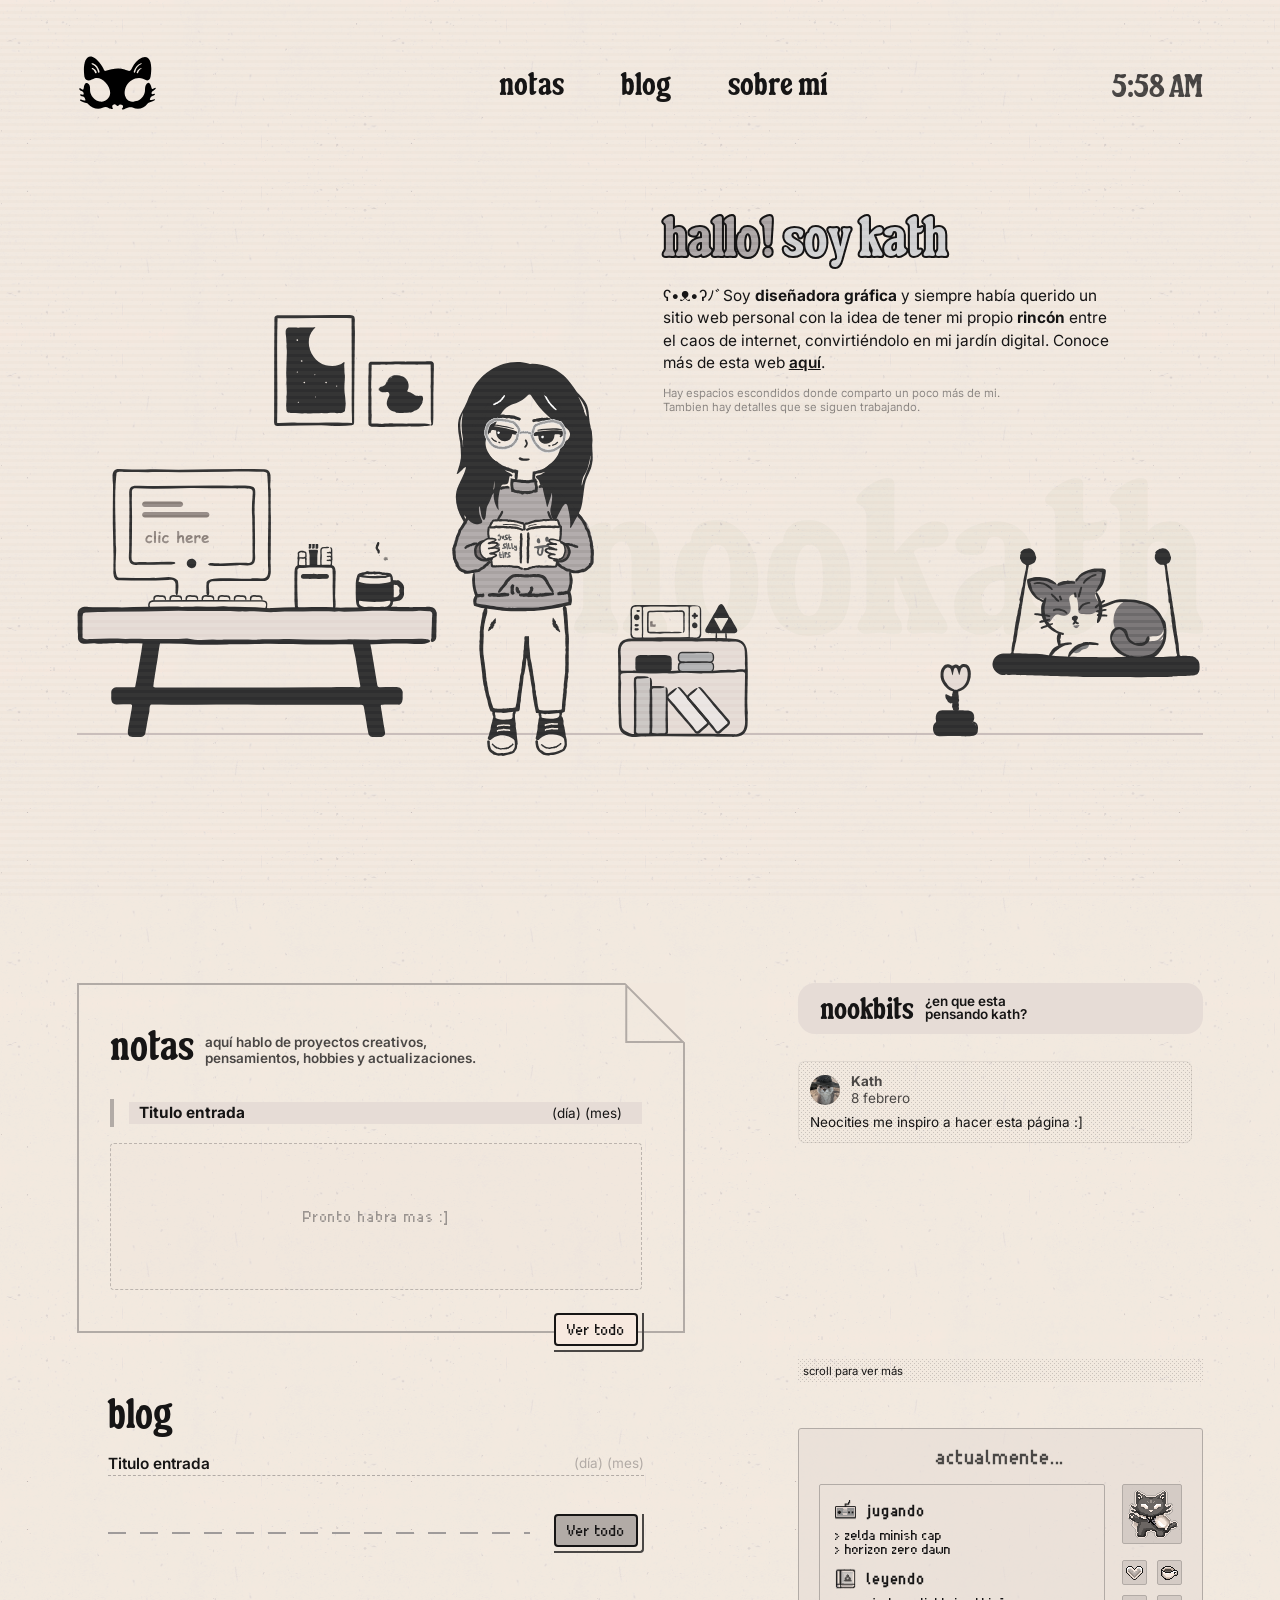
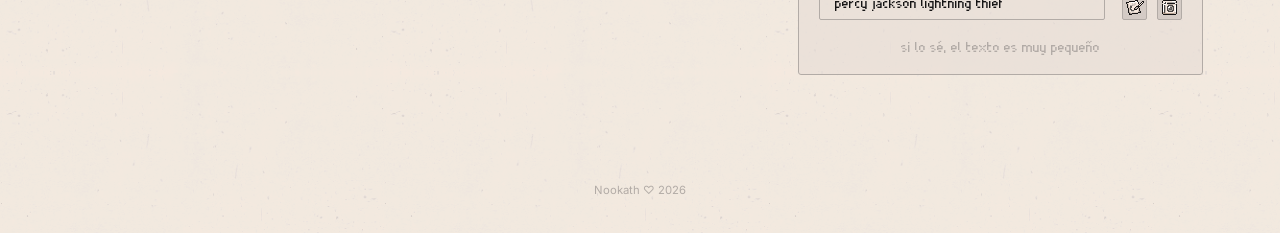
==== commit 932bb53e: "Update" ====
--- a/index.html
+++ b/index.html
@@ -1,419 +1,421 @@
-<!--
-
-ʕ •ᴥ•ʔ Hi, are you watching my code?
-I'm made this for myself hehe
-Made by Kath 2026
-
--->
-
-<!doctype html>
-<html lang="en" dir="ltr">
-
-<head>
-
-  <meta charset="utf-8" />
-  <meta name="viewport" content="width=device-width, initial-scale=1.0" />
-
-  <title>Nookath</title>
-  <link rel="icon" href="assets/favicon-2.png" />
-
-  <link rel="stylesheet" href="reset.css" media="all" />
-  <link rel="stylesheet" href="styles-common.css" media="all" />
-  <link rel="stylesheet" href="effects.css" />
-  <link rel="stylesheet" href="index.css" media="all" />
-
-
-</head>
-
-<body class="lines">
-  <header>
-    <div class="container">
-      <h1 class="sr-only">Nookath</h1>
-
-      <nav>
-        <div class="logo-nav">
-          <a href="index.html"><img src="assets/Logo.svg" alt="Logo" /></a>
-        </div>
-
-        <div inert="" id="navcont" class="links-nav">
-          <div id="bckgMenu" onclick="closeRespMenu()" aria-hidden="true"></div>
-          <div class="bckgNavList"></div>
-
-          <div class="menuItems">
-            <svg id="clipMenu" xmlns="http://www.w3.org/2000/svg" version="1.1" viewBox="0 0 768 201.4">
-              <g>
-                <path
-                  d="M195.7,57.5c-.3,1.7-.5,3.5-.7,5.3h0c0,0,0,.2,0,.2v.4c0,0,0,0,0,0h0c0,0-8.6,61.1-8.6,61.1-1.5,16.9-10.7,29.9-24.5,34.8-3.6,1.3-7.3,2-11.2,2s-3.1-.1-4.7-.3c-4.4-.6-8.7-2.1-12.6-4.4-9.1-5.2-15.7-14.4-17.6-24.5-1.6-7.7-.7-14.2,0-20l2.4-17.5,2.2-15.4,1-7.4,7.4,1,20.7,2.9,7.3,1,2.5-17.9c0-.5.1-.9.2-1.4H0v143.8h768V57.5H195.7Z" />
-                <path
-                  d="M148.5,83.2l-20.7-2.9-2.2,15.4-2.4,17.5c-.7,5.4-1.5,10.9-.1,17.5,1.5,8,6.7,15.3,13.9,19.4,3.1,1.8,6.5,3,9.9,3.4,1.2.2,2.4.3,3.6.3,3,0,5.9-.5,8.6-1.5,11.1-3.9,18.4-14.6,19.6-28.6l8.6-61.2v-.4c.2-1.5.4-3,.6-4.5h-21c0,.7-.2,1.5-.3,2.3l-8.6,61.3v.6c-.2,1.5-1,9.2-6,10.9-.5.2-1.1.3-1.6.3-1.3,0-2.5-.5-3.1-.9-2-1.2-3.5-3.1-3.8-5.1v-.4c-.7-3-.3-6.2.3-10.5l4.6-32.8Z" />
-              </g>
-              <path class="clipIcon"
-                d="M137.1,150.1c3.1,1.8,6.5,3,9.9,3.4,1.2.2,2.4.3,3.6.3,3,0,5.9-.5,8.6-1.5,11.1-3.9,18.4-14.6,19.6-28.6l8.6-61.2v-.4c.4-3.1.8-6,1.3-8.7,1.7-10.6,3.5-21.6-5-35.8l-.3-.5C176.2,6.1,164.7,0,152.3,0c-2.6,0-5.3.3-8,.8-16.5,3.5-29.2,16.9-32.3,34.3l-.9,6.2,20.6,2.9.8-5.7c2-10.7,9.6-16,16-17.3.9-.2,2.2-.4,3.7-.4,4,0,9.5,1.3,13.8,7.5,4.4,7.6,3.6,12.6,2.1,21.6-.5,2.9-1,6.2-1.4,9.8l-8.6,61.3v.6c-.2,1.5-1,9.2-6,10.9-.5.2-1.1.3-1.6.3-1.3,0-2.5-.5-3.1-.9-2-1.2-3.5-3.1-3.8-5.1v-.4c-.7-3-.3-6.2.3-10.5l4.6-32.8-20.7-2.9-2.2,15.4-2.4,17.5c-.7,5.4-1.5,10.9-.1,17.5,1.5,8,6.7,15.3,13.9,19.4Z" />
-            </svg>
-
-            <ul class="nav-list">
-              <li id="iconsMenu">
-                <div id="iconMenu">
-                  <svg xmlns="http://www.w3.org/2000/svg" viewBox="0 0 400 100.1">
-                    <path
-                      d="M.8,94.2c0-4.8,5.6-7.8,5.6-13.1v-27.1c0-10.4-6.5-7.1-6.5-11.8s13.4-14,19.2-14,4.5,2.1,4.8,4.2c.1,1.3.6,1.4,1.1.7,2.1-2.4,6.1-5.6,14-5.6s15.9,8.6,15.9,19.5v34.1c0,5.4,4.8,8.3,4.8,13.1s-1.1,4.5-5.8,4.5-6.1-.8-8-.8c-2.8,0-4.8.8-8.5.8s-5.8-2-5.8-4.5c0-4.8,5.6-7.8,5.6-13.1v-27.9c0-6.2-1.7-13-6.2-13s-7.1,4.5-7.1,7.6v33.3c0,5.4,4.8,8.3,4.8,13.1s-1.1,4.5-5.8,4.5-5.9-.8-8-.8-4.8.8-8.5.8-5.8-2-5.8-4.5Z" />
-                    <path
-                      d="M64.5,66.4c0-5.8,1.6-23.6,8.9-25.4.8-.1,1.3-.7,1.4-1.7.4-4.7,3.7-12.6,16.2-12.6s26.5,13.7,26.5,38.5-6.8,34.8-26.5,34.8-26.5-18.2-26.5-33.7ZM91,87.5c7.1,0,8.9-11,8.9-24.1s-1.8-21-8.9-21-8.9,15.1-8.9,22c0,12.1,1.8,23.1,8.9,23.1Z" />
-                    <path
-                      d="M123.1,66.4c0-5.8,1.6-23.6,8.9-25.4.8-.1,1.3-.7,1.4-1.7.4-4.7,3.7-12.6,16.2-12.6s26.5,13.7,26.5,38.5-6.8,34.8-26.5,34.8-26.5-18.2-26.5-33.7ZM149.6,87.5c7.1,0,8.9-11,8.9-24.1s-1.8-21-8.9-21-8.9,15.1-8.9,22c0,12.1,1.8,23.1,8.9,23.1Z" />
-                    <path
-                      d="M180.5,94.2c0-4.8,5.6-7.8,5.6-13.1V25.8c0-10.4-6.5-7.1-6.5-11.8S193.1,0,198.9,0s4.9,3.7,4.9,6.2v39.6c0,1.3.4,1.4,1.3.4,12.3-14.8,18.6-18.8,24.5-18.8s8.5,3.1,8.5,7.8-4.2,8.9-11.7,8.9-6.3.4-9.2,1.6c-1,.4-1.3,1.3-.8,2.3,5.1,12.6,10.9,26.5,13.8,32.2,3.5,6.9,7.3,10.7,7.3,14.1s-2,4.5-4.5,4.5-3.7-.8-7.3-.8-5.9.8-9.2.8-4.7-2-4.7-4.5,1.3-5.9,1.3-9-.1-2.5-.8-4.1c-1.8-4.2-4.2-10.2-7.2-17.2-.8-1.8-1.3-1.7-1.3.3v16.9c0,5.4,4.8,8.3,4.8,13.1s-1.1,4.5-5.8,4.5-5.9-.8-8-.8-4.8.8-8.5.8-5.8-2-5.8-4.5Z" />
-                    <path
-                      d="M241.7,81.2c0-15.4,16.2-25.5,30.5-26.2,1,0,1.6-.6,1.6-1.6v-8.2c0-4.1-1.3-7.9-6.6-7.9-7.9,0-1.8,11.6-12.1,11.6s-12.6-2-12.6-7.8,12.7-13.7,26.2-13.7,22.3,10.6,22.3,19.3v26.8c0,10.4,6.6,7.1,6.6,11.8s-13.5,14-19.3,14-4.9-2.7-5.2-5.5c0-1-.3-1.1-1-.3-2.3,2.7-6.8,5.8-13.7,5.8-11,0-16.6-7.6-16.6-18.2ZM265.7,87.2c4.5,0,8-3.9,8-9.5v-11.4c0-1-.6-1.6-1.6-1.6-10.7.7-12.8,8.5-12.8,13.7s3.4,8.7,6.3,8.7Z" />
-                    <path
-                      d="M305.9,83.9V25.8c0-10.4-6.5-7.1-6.5-11.8s13.4-14,19.2-14,4.9,3.7,4.9,6.2v20.5c0,1,.6,1.6,1.6,1.6h4.1c4.5,0,5.9-1.6,7.6-1.6s2,.8,2,2c0,4.5-3.5,10.9-11.4,10.9h-2.3c-1,0-1.6.6-1.6,1.6v38.5c0,7.8,8.5,1.6,10.9,4.4,2.7,3.1-6.5,15.5-18.3,15.5s-10.2-6.5-10.2-15.5Z" />
-                    <path
-                      d="M341.2,94.2c0-4.8,5.6-7.8,5.6-13.1V25.8c0-10.4-6.5-7.1-6.5-11.8s13.4-14,19.2-14,4.9,3.7,4.9,6.2v26.2c0,1.3.4,1.4,1,.7,2.1-2.4,6.1-5.6,14-5.6s15.8,8.6,15.8,19.5v34.1c0,5.4,4.8,8.3,4.8,13.1s-1.1,4.5-5.8,4.5-5.9-.8-7.9-.8c-2.8,0-4.8.8-8.5.8s-5.8-2-5.8-4.5c0-4.8,5.6-7.8,5.6-13.1v-29.5c0-6.6-.8-11.4-6.2-11.4s-7.1,4.5-7.1,7.6v33.3c0,5.4,4.8,8.3,4.8,13.1s-1.1,4.5-5.8,4.5-5.9-.8-8-.8-4.8.8-8.5.8-5.8-2-5.8-4.5Z" />
-                  </svg>
-                </div>
-                <button id="closeMenu" onclick="closeRespMenu()" aria-label="close menu">
-                  <svg xmlns="http://www.w3.org/2000/svg" viewBox="0 0 100 100">
-                    <path
-                      d="M96.6,88.2c-1-.9-.4-3.3-1.6-4-2.1-1.3-3.7-3.2-5.2-5.1-1.5-1.9-4-2.9-4.3-6.1-.1-1.7-1.9-1.9-2.7-3.1-.8-1.1-1.1-2.7-1.8-3.8-.6-.9-1.3-1.7-2.2-2.2-.9-.5-2.3-.5-3.1-1.1-1.3-1-2.4-2.3-3.5-3.4s-1.6-1.8-2.5-2.4c-.4-.3-2.2.6-1.9,0,1.2-2.2-.3-1.8-.7-2.5-.8-1.6-3-1.8-4.5-2.7,0,0-.2-.1-.2-.2.8,0,1-.9,1.5-1.4.6-.6.6-1.8,1.8-1.5,1.3.3.6-1.1,1.1-1.5,2.7-2.4,4.9-5.2,7.7-7.5,2.8-2.2,4-6.1,8.4-6.6,1.3-.2,2.4-.7,1.3-3.2,2.1-.5,1.5-3.5,2.6-5,1.3-1.7,4.4-1.7,3.5-5.4,0-.2.2-.2.5,0,1.8,1.2,1.3,0,1.9-.2,1.9-.3,1.4-2.9,1.9-4.5.2-.8.4-1.7.6-2.5.2-.5-.2-1.5-.6-2.5-.6-1.3-2.2-2.9-3.9-4.2-3.9-2.7-5.4-2.3-6.5-1.5-1.9,1.4-3.8,2.8-4.9,5-1.1,2.2-5.3,1.2-5,4.8,0,.2,0,.3-.3.3-.6,0-1.6-.4-1.8-.1-.3.4.2,1.5,0,2-.2.6-1.6.4-1,1.4,1.1,2.3.2,2.6-.9,2.5-2.5-.3-2.8,1.7-4.3,2.4-1.3.7-1.2,2.8-4,1.9-.5-.2-.8.3-.5.8,1,1.6.1,1.5-.2,1.8-1.2,1.4-2.1,3.1-4,3.8-1.8.6.1,5-3.5,3.8-.2,0-.4,0-.3.3,1.5,2.2.2,1.9-.3,2.3-.5.5-1,1-1.7,1.3-.3-.4-.9-.6-1.3-1-.6-.6-1.8-.6-1.5-1.8.3-1.3-1.1-.6-1.5-1.1-2.4-2.7-5.2-4.9-7.5-7.7-2.2-2.8-6.1-4-6.6-8.4-.2-1.3-.7-2.4-3.2-1.3-.5-2.1-3.5-1.5-5-2.6-1.7-1.3-1.7-4.4-5.4-3.5-.2,0-.2-.2,0-.5,1.2-1.8,0-1.3-.2-1.9-.3-1.9-2.9-1.4-4.5-1.9-.8-.2-1.7-.4-2.5-.6-.5-.2-1.5.2-2.5.6-1.3.6-2.9,2.2-4.2,3.9-2.7,3.9-2.3,5.4-1.5,6.5,1.4,1.9,2.8,3.8,5,4.9,2.2,1.1,1.2,5.3,4.8,5,.2,0,.3,0,.3.3,0,.6-.4,1.6-.1,1.8.4.3,1.5-.2,2,0,.6.2.4,1.6,1.4,1,2.3-1.1,2.6-.2,2.5.9-.3,2.5,1.7,2.8,2.4,4.3.7,1.3,2.8,1.2,1.9,4-.2.5.3.8.8.5,1.6-1,1.5-.1,1.8.2,1.4,1.2,3.1,2.1,3.8,4,.6,1.8,5-.1,3.8,3.5,0,.2,0,.4.3.3,2.2-1.5,1.9-.2,2.3.3.5.5.9.9,1.2,1.6.1.8-.7.8-1.1,1.1-.6.4,0,1.8-.4,2.5-.4,1.1-1.8,1.2-3.1,1.4-1.7.3-2.6,1.7-3.3,3.1-.7,1.3-3,.8-3.3,2.7-.3,2.1-2.4,2.6-3.5,4-1.1,1.4-1.7,3.3-2.8,4.8-1.1,1.5-2.7,2.5-3.8,4-.4.6-2.7-.8-2.2.2,1,2.1-.3,1.9-.7,2.4-1.2,1.6-2.7,2.8-4.1,4.2-1.6,1.6-3,3.3-4.8,4.7-1.2.9,0,3.9.5,6.2,0,.2.3.5.5.9,1.3,1.6,6.2,5.3,6.6,4.9.9-1,3.3-.4,4-1.6,1.3-2.1,3.2-3.7,5.1-5.2,1.9-1.5,2.9-4,6.1-4.3,1.7-.1,1.9-1.9,3.1-2.7,1.1-.8,2.7-1.1,3.8-1.8.9-.6,1.7-1.3,2.2-2.2.5-.9.5-2.3,1.1-3.1,1-1.3,2.3-2.4,3.4-3.5.8-.8,1.8-1.6,2.4-2.5.3-.4-.6-2.2,0-1.9,2.2,1.2,1.8-.3,2.5-.7,1.5-.8,1.8-2.6,2.5-4.1,1.3-.5,1.2.5,1.5.9.4.6,1.8,0,2.5.4,1.1.4,1.2,1.8,1.4,3.1.3,1.7,1.7,2.6,3.1,3.3,1.3.7.8,3,2.7,3.3,2.1.3,2.6,2.4,4,3.5,1.4,1.1,3.3,1.7,4.8,2.8,1.5,1.1,2.5,2.7,4,3.8.6.4-.8,2.7.2,2.2,2.1-1,1.9.3,2.4.7,1.6,1.2,2.8,2.7,4.2,4.1,1.6,1.6,3.3,3,4.7,4.8.9,1.2,3.9,0,6.2-.5.2,0,.5-.3.9-.5,1.6-1.3,5.3-6.2,4.9-6.6Z" />
-                  </svg>
-                </button>
-              </li>
-
-              <li><a class="pag-nav" href="notes.html">Notas</a></li>
-              <li><a class="pag-nav" href="blog.html">Blog</a></li>
-              <li><a class="pag-nav" href="me.html">Sobre mí</a></li>
-
-              <li id="qMnu">
-                <p id="quoteMenu" class="nfpx-bs pixel-corners">
-                  Ser malo en algo es el primer paso para ser extrañamente bueno en algo
-                  <span class="triangleQuote"></span>
-                </p>
-              </li>
-            </ul>
-          </div>
-
-        </div>
-
-        <span id="time-wid">...</span>
-
-        <button id="hambuMenu" onclick="openRespMenu()" aria-label="open menu" aria-expanded="false"
-          aria-controls="navcont">
-          <svg xmlns="http://www.w3.org/2000/svg" viewBox="0 0 100 100">
-            <path
-              d="M89.7,21.4c-1.6,0-3.1-.1-4.7,0-.6,0-1.2-.9-1.8,1.1-.3,1-.9-1.4-1.4-1.3-1.5.3-2.9,0-4.4.1-1.4.2-2.8,1-4.3,1.3-1.4.2-2.9-.9-4.2.3-1.2,1-2.2-.8-3.4-.4-1.2.5-2.4.8-3.6-.1-.9-.6-1.7-1.4-2.6-1-.5.3-1,1.4-1.6,1.3-.5,0-1.1-1.1-1.6,1.2,0,.2-.3-.2-.4-.5-.6-1.5-1.3-1.4-1.8-.4-.5,1-.9.9-1.3.9-1.2.1-2.4.2-3.6,0-.9-.2-1.8-1-2.7-1.3-.9-.2-1.9.8-2.8-.3-.9-1.1-1.7-1.1-2.6-1.1-.5,0-1.1-1.1-1.5,1.3,0,.2-.2.2-.3,0-1.4-3.1-2.7,1-4.2.2-1.4-.8-2.9-.2-4.4-.1-.4,0-.8-.7-1.2,1-.1.6-.5.7-.7.2-1.1-2.3-2.2-.9-3.3-1.3-1.3-.4-2.5.6-3.8-1.2-.5-.8-1.3-1.2-1.9,1-.3,1-.9,0-1.4.2-.4.2-.8,1.2-1.1,1.2-.3,0-.6-.8-1-1.3,0-.1-.2-.1-.3,0-1.9,2.5-3.7-.8-5.6-.2-1.9.7-3.8.4-5.7,0-1-.2-2.1-.9-2.8-5.1-.3-1.9-.3-3.9.1-5.1.3-.9.7-1.7,1.1-1.9.6-.4,1.2-.9,1.8-1.2,1.2-.7,2.4-2.7,3.6-1.6.4.3.8-.8,1.2,1.1,0,.3.2.4.3.3,1.7-2.9,3.4-1,5.1-1.2,1.4-.2,2.8-2.5,4.3-1.5.8-2.3,1.7-1.9,2.5-1.2,2.8,2.5,5.7.8,8.5,1.1,2.9.3,5.8,0,8.7.1.5,0,.9-1.3,1.5-.3.5,1,1.2.2,1.9.2s1.2-.5,1.7,0c2.3,2.4,4.5,1,6.8,1.2,2.3.3,4.5.5,6.8-.1,1.4-.4,2.7-1.6,4.1-1.2.6.2,1.2-1,1.8,1.1.2.6.7-1.1,1.1-1.1.9-.2,1.9,0,2.8,0s2.6.2,3.9,0c.8-.1,1.6-1,2.4-1.3.8-.2,1.7-.2,2.5,0,1.1.3,2.1,1.1,3.2,1.3,1.1.2,2.2-.8,3.3.2,2,1.9,3.9.9,5.9,1.1,1.9.2,3.9.4,5.8,0,1.1-.3,2.1,1.6,3.2,1.6.5,0,1.2,5.4,1,7.3,0,.4-.1.7-.2.9-1.1,1.7-2,4.4-3.2,4.2-1.8-.3-3.6,0-5.4,0Z" />
-            <path
-              d="M89.7,57.5c-1.6,0-3.1-.1-4.7,0-.6,0-1.2-.9-1.8,1.1-.3,1-.9-1.4-1.4-1.3-1.5.3-2.9,0-4.4.1-1.4.2-2.8,1-4.3,1.3-1.4.2-2.9-.9-4.2.3-1.2,1-2.2-.8-3.4-.4-1.2.5-2.4.8-3.6-.1-.9-.6-1.7-1.4-2.6-1-.5.3-1,1.4-1.6,1.3-.5,0-1.1-1.1-1.6,1.2,0,.2-.3-.2-.4-.5-.6-1.5-1.3-1.4-1.8-.4-.5,1-.9.9-1.3.9-1.2.1-2.4.2-3.6,0-.9-.2-1.8-1-2.7-1.3-.9-.2-1.9.8-2.8-.3-.9-1.1-1.7-1.1-2.6-1.1-.5,0-1.1-1.1-1.5,1.3,0,.2-.2.2-.3,0-1.4-3.1-2.7,1-4.2.2-1.4-.8-2.9-.2-4.4-.1-.4,0-.8-.7-1.2,1-.1.6-.5.7-.7.2-1.1-2.3-2.2-.9-3.3-1.3-1.3-.4-2.5.6-3.8-1.2-.5-.8-1.3-1.2-1.9,1-.3,1-.9,0-1.4.2-.4.2-.8,1.2-1.1,1.2-.3,0-.6-.8-1-1.3,0-.1-.2-.1-.3,0-1.9,2.5-3.7-.8-5.6-.2-1.9.7-3.8.4-5.7,0-1-.2-2.1-.9-2.8-5.1-.3-1.9-.3-3.9.1-5.1.3-.9.7-1.7,1.1-1.9.6-.4,1.2-.9,1.8-1.2,1.2-.7,2.4-2.7,3.6-1.6.4.3.8-.8,1.2,1.1,0,.3.2.4.3.3,1.7-2.9,3.4-1,5.1-1.2,1.4-.2,2.8-2.5,4.3-1.5.8-2.3,1.7-1.9,2.5-1.2,2.8,2.5,5.7.8,8.5,1.1,2.9.3,5.8,0,8.7.1.5,0,.9-1.3,1.5-.3.5,1,1.2.2,1.9.2s1.2-.5,1.7,0c2.3,2.4,4.5,1,6.8,1.2,2.3.3,4.5.5,6.8-.1,1.4-.4,2.7-1.6,4.1-1.2.6.2,1.2-1,1.8,1.1.2.6.7-1.1,1.1-1.1.9-.2,1.9,0,2.8,0s2.6.2,3.9,0c.8-.1,1.6-1,2.4-1.3.8-.2,1.7-.2,2.5,0,1.1.3,2.1,1.1,3.2,1.3,1.1.2,2.2-.8,3.3.2,2,1.9,3.9.9,5.9,1.1,1.9.2,3.9.4,5.8,0,1.1-.3,2.1,1.6,3.2,1.6.5,0,1.2,5.4,1,7.3,0,.4-.1.7-.2.9-1.1,1.7-2,4.4-3.2,4.2-1.8-.3-3.6,0-5.4,0Z" />
-            <path
-              d="M89.7,92.6c-1.6,0-3.1-.1-4.7,0-.6,0-1.2-.9-1.8,1.1-.3,1-.9-1.4-1.4-1.3-1.5.3-2.9,0-4.4.1-1.4.2-2.8,1-4.3,1.3-1.4.2-2.9-.9-4.2.3-1.2,1-2.2-.8-3.4-.4-1.2.5-2.4.8-3.6-.1-.9-.6-1.7-1.4-2.6-1-.5.3-1,1.4-1.6,1.3-.5,0-1.1-1.1-1.6,1.2,0,.2-.3-.2-.4-.5-.6-1.5-1.3-1.4-1.8-.4-.5,1-.9.9-1.3.9-1.2.1-2.4.2-3.6,0-.9-.2-1.8-1-2.7-1.3-.9-.2-1.9.8-2.8-.3-.9-1.1-1.7-1.1-2.6-1.1-.5,0-1.1-1.1-1.5,1.3,0,.2-.2.2-.3,0-1.4-3.1-2.7,1-4.2.2-1.4-.8-2.9-.2-4.4-.1-.4,0-.8-.7-1.2,1-.1.6-.5.7-.7.2-1.1-2.3-2.2-.9-3.3-1.3-1.3-.4-2.5.6-3.8-1.2-.5-.8-1.3-1.2-1.9,1-.3,1-.9,0-1.4.2-.4.2-.8,1.2-1.1,1.2-.3,0-.6-.8-1-1.3,0-.1-.2-.1-.3,0-1.9,2.5-3.7-.8-5.6-.2-1.9.7-3.8.4-5.7,0-1-.2-2.1-.9-2.8-5.1-.3-1.9-.3-3.9.1-5.1.3-.9.7-1.7,1.1-1.9.6-.4,1.2-.9,1.8-1.2,1.2-.7,2.4-2.7,3.6-1.6.4.3.8-.8,1.2,1.1,0,.3.2.4.3.3,1.7-2.9,3.4-1,5.1-1.2,1.4-.2,2.8-2.5,4.3-1.5.8-2.3,1.7-1.9,2.5-1.2,2.8,2.5,5.7.8,8.5,1.1,2.9.3,5.8,0,8.7.1.5,0,.9-1.3,1.5-.3.5,1,1.2.2,1.9.2s1.2-.5,1.7,0c2.3,2.4,4.5,1,6.8,1.2,2.3.3,4.5.5,6.8-.1,1.4-.4,2.7-1.6,4.1-1.2.6.2,1.2-1,1.8,1.1.2.6.7-1.1,1.1-1.1.9-.2,1.9,0,2.8,0s2.6.2,3.9,0c.8-.1,1.6-1,2.4-1.3.8-.2,1.7-.2,2.5,0,1.1.3,2.1,1.1,3.2,1.3,1.1.2,2.2-.8,3.3.2,2,1.9,3.9.9,5.9,1.1,1.9.2,3.9.4,5.8,0,1.1-.3,2.1,1.6,3.2,1.6.5,0,1.2,5.4,1,7.3,0,.4-.1.7-.2.9-1.1,1.7-2,4.4-3.2,4.2-1.8-.3-3.6,0-5.4,0Z" />
-          </svg></button>
-      </nav>
-    </div>
-  </header>
-
-  <main class="main-flex">
-
-    <div class="container">
-
-      <div class="sec1 flex-c">
-        <div class="intro flex-c">
-          <h2 class="h1">
-            <span class="hallo">hallo!</span>
-            <span class="soykath">soy kath</span>
-          </h2>
-          <p class="t-bs">
-            ʕ•ᴥ•ʔﾉﾞSoy <b>diseñadora gráfica</b> y siempre había querido un
-            sitio web personal con la idea de tener mi propio
-            <b>rincón</b> entre el caos de internet, convirtiéndolo en mi
-            jardín digital. Conoce más de esta web <a href=""> aquí</a>.
-          </p>
-
-          <p class="t-xs c-3-2">
-            Hay espacios escondidos donde comparto un poco más de mi. <br />
-            Tambien hay detalles que se siguen trabajando.
-          </p>
-        </div>
-
-        <!-- Sección de la  ilustración completa -->
-        <div class="illustration sidetoside">
-          <div class="text-d">
-            <svg xmlns="http://www.w3.org/2000/svg" version="1.1" viewBox="0 0 400 100.1">
-              <path
-                d="M.8,94.2c0-4.8,5.6-7.8,5.6-13.1v-27.1c0-10.4-6.5-7.1-6.5-11.8s13.4-14,19.2-14,4.5,2.1,4.8,4.2c.1,1.3.6,1.4,1.1.7,2.1-2.4,6.1-5.6,14-5.6s15.9,8.6,15.9,19.5v34.1c0,5.4,4.8,8.3,4.8,13.1s-1.1,4.5-5.8,4.5-6.1-.8-8-.8c-2.8,0-4.8.8-8.5.8s-5.8-2-5.8-4.5c0-4.8,5.6-7.8,5.6-13.1v-27.9c0-6.2-1.7-13-6.2-13s-7.1,4.5-7.1,7.6v33.3c0,5.4,4.8,8.3,4.8,13.1s-1.1,4.5-5.8,4.5-5.9-.8-8-.8-4.8.8-8.5.8-5.8-2-5.8-4.5Z" />
-              <path
-                d="M64.5,66.4c0-5.8,1.6-23.6,8.9-25.4.8-.1,1.3-.7,1.4-1.7.4-4.7,3.7-12.6,16.2-12.6s26.5,13.7,26.5,38.5-6.8,34.8-26.5,34.8-26.5-18.2-26.5-33.7ZM91,87.5c7.1,0,8.9-11,8.9-24.1s-1.8-21-8.9-21-8.9,15.1-8.9,22c0,12.1,1.8,23.1,8.9,23.1Z" />
-              <path
-                d="M123.1,66.4c0-5.8,1.6-23.6,8.9-25.4.8-.1,1.3-.7,1.4-1.7.4-4.7,3.7-12.6,16.2-12.6s26.5,13.7,26.5,38.5-6.8,34.8-26.5,34.8-26.5-18.2-26.5-33.7ZM149.6,87.5c7.1,0,8.9-11,8.9-24.1s-1.8-21-8.9-21-8.9,15.1-8.9,22c0,12.1,1.8,23.1,8.9,23.1Z" />
-              <path
-                d="M180.5,94.2c0-4.8,5.6-7.8,5.6-13.1V25.8c0-10.4-6.5-7.1-6.5-11.8S193.1,0,198.9,0s4.9,3.7,4.9,6.2v39.6c0,1.3.4,1.4,1.3.4,12.3-14.8,18.6-18.8,24.5-18.8s8.5,3.1,8.5,7.8-4.2,8.9-11.7,8.9-6.3.4-9.2,1.6c-1,.4-1.3,1.3-.8,2.3,5.1,12.6,10.9,26.5,13.8,32.2,3.5,6.9,7.3,10.7,7.3,14.1s-2,4.5-4.5,4.5-3.7-.8-7.3-.8-5.9.8-9.2.8-4.7-2-4.7-4.5,1.3-5.9,1.3-9-.1-2.5-.8-4.1c-1.8-4.2-4.2-10.2-7.2-17.2-.8-1.8-1.3-1.7-1.3.3v16.9c0,5.4,4.8,8.3,4.8,13.1s-1.1,4.5-5.8,4.5-5.9-.8-8-.8-4.8.8-8.5.8-5.8-2-5.8-4.5Z" />
-              <path
-                d="M241.7,81.2c0-15.4,16.2-25.5,30.5-26.2,1,0,1.6-.6,1.6-1.6v-8.2c0-4.1-1.3-7.9-6.6-7.9-7.9,0-1.8,11.6-12.1,11.6s-12.6-2-12.6-7.8,12.7-13.7,26.2-13.7,22.3,10.6,22.3,19.3v26.8c0,10.4,6.6,7.1,6.6,11.8s-13.5,14-19.3,14-4.9-2.7-5.2-5.5c0-1-.3-1.1-1-.3-2.3,2.7-6.8,5.8-13.7,5.8-11,0-16.6-7.6-16.6-18.2ZM265.7,87.2c4.5,0,8-3.9,8-9.5v-11.4c0-1-.6-1.6-1.6-1.6-10.7.7-12.8,8.5-12.8,13.7s3.4,8.7,6.3,8.7Z" />
-              <path
-                d="M305.9,83.9V25.8c0-10.4-6.5-7.1-6.5-11.8s13.4-14,19.2-14,4.9,3.7,4.9,6.2v20.5c0,1,.6,1.6,1.6,1.6h4.1c4.5,0,5.9-1.6,7.6-1.6s2,.8,2,2c0,4.5-3.5,10.9-11.4,10.9h-2.3c-1,0-1.6.6-1.6,1.6v38.5c0,7.8,8.5,1.6,10.9,4.4,2.7,3.1-6.5,15.5-18.3,15.5s-10.2-6.5-10.2-15.5Z" />
-              <path
-                d="M341.2,94.2c0-4.8,5.6-7.8,5.6-13.1V25.8c0-10.4-6.5-7.1-6.5-11.8s13.4-14,19.2-14,4.9,3.7,4.9,6.2v26.2c0,1.3.4,1.4,1,.7,2.1-2.4,6.1-5.6,14-5.6s15.8,8.6,15.8,19.5v34.1c0,5.4,4.8,8.3,4.8,13.1s-1.1,4.5-5.8,4.5-5.9-.8-7.9-.8c-2.8,0-4.8.8-8.5.8s-5.8-2-5.8-4.5c0-4.8,5.6-7.8,5.6-13.1v-29.5c0-6.6-.8-11.4-6.2-11.4s-7.1,4.5-7.1,7.6v33.3c0,5.4,4.8,8.3,4.8,13.1s-1.1,4.5-5.8,4.5-5.9-.8-8-.8-4.8.8-8.5.8-5.8-2-5.8-4.5Z" />
-            </svg>
-          </div>
-
-          <div class="table-paint">
-            <div class="cuadros">
-              <div class="cuadro1">
-                <img src="assets/illustration/paint-1.svg" alt="" />
-              </div>
-              <div id="cuadro2"></div>
-              <audio id="hover-sound" src="assets/illustration/duck.mp3"></audio>
-            </div>
-
-            <div id="table-items">
-              <div class="pc-others">
-                <div id="computer"></div>
-                <div class="pencils">
-                  <img src="assets/illustration/pencils.svg" alt="" />
-                </div>
-                <div class="coffeebear" id="trigger-mouse">
-                  <div id="coffee" class="capa"></div>
-                  <div id="bear" class="capa"></div>
-                </div>
-              </div>
-
-              <div id="table">
-                <img src="assets/illustration/table.svg" alt="" />
-              </div>
-            </div>
-          </div>
-
-          <div id="chrctr"></div>
-
-          <div id="library">
-            <div id="lb-others">
-              <div id="switch"></div>
-              <div id="triforce">
-                <img src="assets/illustration/triforce.svg" alt="" />
-              </div>
-            </div>
-
-            <div id="lbry">
-              <img src="assets/illustration/library.svg" alt="" />
-            </div>
-          </div>
-
-          <div id="flower-i">
-            <img src="assets/illustration/flower.svg" alt="" />
-          </div>
-
-          <div id="cat-i"></div>
-        </div>
-        <!-- Fin ilustración -->
-        <div class="line-d"></div>
-      </div>
-
-      <div class="sec2">
-        <!-- inicio seccion 2 -->
-
-        <!-- columna 1 -->
-        <div class="row1 flex-c">
-          <div class="notes-content flex-c">
-            <div class="notes-sec flex-c">
-              <div class="triangle"></div>
-
-              <div class="notes-title sidetoside">
-                <a href="notes.html">
-                  <h2>notas</h2>
-                </a>
-                <p class="t-sm c-2">
-                  aquí hablo de proyectos creativos, pensamientos, hobbies y
-                  actualizaciones.
-                </p>
-              </div>
-
-              <!-- entradas diario -->
-              <ul class="ul-style-none flex-c">
-                <li class="line-side">
-                  <article>
-                    <a href="" class="d-entry">
-                      <h3 class="t-bs">Titulo entrada</h3>
-                      <date datetime="2026-02-28" class="t-sm">(día) (mes)</date>
-                    </a>
-                  </article>
-                </li>
-              </ul>
-
-              <div class="empty-b">
-                <span class="nfpx-sm">Pronto habra mas :]</span>
-              </div>
-            </div>
-
-            <a href="" class="bttn-prop bttn-style1">
-              <div>Ver todo</div>
-            </a>
-          </div>
-
-          <div class="sec-blog flex-c">
-            <div class="sidetoside">
-              <a href="blog.html">
-                <h2>blog</h2>
-              </a>
-            </div>
-
-            <!-- entradas blog -->
-            <ul class="entrys-blog flex-c ul-style-none">
-              <li>
-                <article>
-                  <a href="" class="blog-entry sidetoside">
-                    <h3 class="t-bs">Titulo entrada</h3>
-                    <date datetime="2026-02-28" class="t-sm c-3">(día) (mes)</date>
-                  </a>
-                </article>
-              </li>
-            </ul>
-
-            <div class="blog-bttn">
-              <div class="line-btn"></div>
-              <a href="" class="bttn-prop bttn-style3">
-                <div>Ver todo</div>
-              </a>
-            </div>
-          </div>
-        </div>
-        <!-- fin columna 1 -->
-
-        <!-- columna 2 -->
-        <div class="row2 flex-c">
-          <div id="nookbits" class="flex-c">
-            <div class="nkbt-tittle sidetoside bc-4">
-              <!-- (revisar) tener h2 y nkbt-tittle en cuenta para css -->
-              <h2 class="tittle-nkbts">nookbits</h2>
-              <p class="t-sm">
-                ¿en que esta <br />
-                pensando kath?
-              </p>
-            </div>
-
-            <ul class="overflow-nookbits c-1 ul-style-none">
-              <li class="nookbit flex-c">
-                <div class="nookbit-1 sidetoside">
-                  <div class="nook-icon"></div>
-                  <div class="n-f flex-c">
-                    <span class="t-sm c-2"><b>Kath</b></span>
-                    <date datetime="2026-02-08" class="t-sm c-2">8 febrero</date>
-                  </div>
-                </div>
-                <p class="t-sm c-1">
-                  Neocities me inspiro a hacer esta página :]
-                </p>
-              </li>
-            </ul>
-
-            <div class="scrollformore t-xs">scroll para ver más</div>
-          </div>
-
-          <div class="status flex-c">
-            <div class="nfpx-tl c-2">actualmente...</div>
-
-            <div class="status-sec">
-              <div class="activities flex-c">
-                <div class="actv flex-c">
-                  <div class="sidetoside">
-                    <img src="assets/icons/prueba icono.png" alt="" class="img-actv" />
-                    <p class="nfpx-sm">jugando</p>
-                  </div>
-                  <p class="nfpx-xxs">
-                    > zelda minish cap <br />
-                    > horizon zero dawn
-                  </p>
-                </div>
-
-                <div class="actv flex-c">
-                  <div class="sidetoside">
-                    <img src="assets/icons/prueba icono2.png" alt="" class="img-actv" />
-                    <p class="nfpx-sm">leyendo</p>
-                  </div>
-                  <p class="nfpx-xxs">percy jackson lightning thief</p>
-                </div>
-
-                <div class="actv flex-c">
-                  <div class="sidetoside">
-                    <img src="assets/icons/prueba icono3.png" alt="" class="img-actv" />
-                    <p class="nfpx-sm">cancion favorita</p>
-                  </div>
-                  <p class="nfpx-xxs">RUDE! de Hearts2Hearts</p>
-                </div>
-
-                <div class="actv flex-c">
-                  <div class="sidetoside">
-                    <img src="assets/icons/prueba icono4.png" alt="" class="img-actv" />
-                    <p class="nfpx-sm">serie</p>
-                  </div>
-                  <p class="nfpx-xxs">The Walking Dead</p>
-                </div>
-              </div>
-
-              <div class="gamify flex-c">
-                <div class="profile-gmf nfpx-xxs">
-                  <img src="assets/icons/perfil.webp" alt="" />
-                </div>
-
-                <div class="icons-gmf">
-                  <!--no confundir las clases -->
-
-                  <a href="">
-                    <div class="icon-gmf nfpx-xxs">
-                      <img src="assets/icons/ico1.webp" alt="" />
-                    </div>
-                  </a>
-                  <a href="">
-                    <div class="icon-gmf nfpx-xxs">
-                      <img src="assets/icons/ico2.webp" alt="" />
-                    </div>
-                  </a>
-                  <a href="">
-                    <div class="icon-gmf nfpx-xxs">
-                      <img src="assets/icons/ico3.webp" alt="" />
-                    </div>
-                  </a>
-                  <a href="">
-                    <div class="icon-gmf nfpx-xxs">
-                      <img src="assets/icons/ico4.webp" alt="" />
-                    </div>
-                  </a>
-                </div>
-              </div>
-            </div>
-
-            <p class="nfpx-xxs c-3 note-sts">
-              si lo sé, el texto es muy pequeño
-            </p>
-          </div>
-        </div>
-        <!-- fin columna 2 -->
-      </div>
-      <!-- fin seccion 2 -->
-    </div>
-  </main>
-
-  <footer>
-    <div class="container t-xs c-3">
-      <span>Nookath ♡ <span id="year">2026</span></span>
-    </div>
-  </footer>
-
-  <!-- Scripts -->
-  <script src="assets/scripts/time-script.js"></script>
-
-  <script src="assets/scripts/lottie.js"></script>
-
-  <script src="assets/scripts/animation.js"></script>
-
-  <script src="assets/scripts/respMenu.js"></script>
-
-  <script>
-    // Busca el elemento con el id "year" y le pone el año actual
-    document.getElementById("year").innerText = new Date().getFullYear();
-  </script>
-
-  <script src="assets/scripts/fitty.min.js"></script>
-  <script>
-    fitty("#fit");
-  </script>
-</body>
-
+<!--
+
+ʕ •ᴥ•ʔ Hi, are you watching my code?
+I'm made this for myself hehe
+Made by Kath 2026
+
+-->
+
+<!doctype html>
+<html lang="en" dir="ltr">
+
+<head>
+
+  <meta charset="utf-8" />
+  <meta name="viewport" content="width=device-width, initial-scale=1.0" />
+
+  <title>Nookath</title>
+  <link rel="icon" href="assets/favicon-2.png" />
+
+  <link rel="stylesheet" href="reset.css" media="all" />
+  <link rel="stylesheet" href="styles-common.css" media="all" />
+  <link rel="stylesheet" href="effects.css" />
+  <link rel="stylesheet" href="index.css" media="all" />
+
+
+</head>
+
+<body class="lines">
+
+  <header>
+    <div class="container">
+      <h1 class="sr-only">Nookath</h1>
+
+      <nav>
+        <div class="logo-nav">
+          <a href="index.html"><img src="assets/Logo.svg" alt="Logo" /></a>
+        </div>
+
+        <div id="navcont" class="links-nav">
+          <div id="bckgMenu" onclick="closeRespMenu()" aria-hidden="true"></div>
+          <div class="bckgNavList"></div>
+
+          <div class="menuItems">
+            <svg id="clipMenu" xmlns="http://www.w3.org/2000/svg" version="1.1" viewBox="0 0 768 201.4">
+              <g>
+                <path
+                  d="M195.7,57.5c-.3,1.7-.5,3.5-.7,5.3h0c0,0,0,.2,0,.2v.4c0,0,0,0,0,0h0c0,0-8.6,61.1-8.6,61.1-1.5,16.9-10.7,29.9-24.5,34.8-3.6,1.3-7.3,2-11.2,2s-3.1-.1-4.7-.3c-4.4-.6-8.7-2.1-12.6-4.4-9.1-5.2-15.7-14.4-17.6-24.5-1.6-7.7-.7-14.2,0-20l2.4-17.5,2.2-15.4,1-7.4,7.4,1,20.7,2.9,7.3,1,2.5-17.9c0-.5.1-.9.2-1.4H0v143.8h768V57.5H195.7Z" />
+                <path
+                  d="M148.5,83.2l-20.7-2.9-2.2,15.4-2.4,17.5c-.7,5.4-1.5,10.9-.1,17.5,1.5,8,6.7,15.3,13.9,19.4,3.1,1.8,6.5,3,9.9,3.4,1.2.2,2.4.3,3.6.3,3,0,5.9-.5,8.6-1.5,11.1-3.9,18.4-14.6,19.6-28.6l8.6-61.2v-.4c.2-1.5.4-3,.6-4.5h-21c0,.7-.2,1.5-.3,2.3l-8.6,61.3v.6c-.2,1.5-1,9.2-6,10.9-.5.2-1.1.3-1.6.3-1.3,0-2.5-.5-3.1-.9-2-1.2-3.5-3.1-3.8-5.1v-.4c-.7-3-.3-6.2.3-10.5l4.6-32.8Z" />
+              </g>
+              <path class="clipIcon"
+                d="M137.1,150.1c3.1,1.8,6.5,3,9.9,3.4,1.2.2,2.4.3,3.6.3,3,0,5.9-.5,8.6-1.5,11.1-3.9,18.4-14.6,19.6-28.6l8.6-61.2v-.4c.4-3.1.8-6,1.3-8.7,1.7-10.6,3.5-21.6-5-35.8l-.3-.5C176.2,6.1,164.7,0,152.3,0c-2.6,0-5.3.3-8,.8-16.5,3.5-29.2,16.9-32.3,34.3l-.9,6.2,20.6,2.9.8-5.7c2-10.7,9.6-16,16-17.3.9-.2,2.2-.4,3.7-.4,4,0,9.5,1.3,13.8,7.5,4.4,7.6,3.6,12.6,2.1,21.6-.5,2.9-1,6.2-1.4,9.8l-8.6,61.3v.6c-.2,1.5-1,9.2-6,10.9-.5.2-1.1.3-1.6.3-1.3,0-2.5-.5-3.1-.9-2-1.2-3.5-3.1-3.8-5.1v-.4c-.7-3-.3-6.2.3-10.5l4.6-32.8-20.7-2.9-2.2,15.4-2.4,17.5c-.7,5.4-1.5,10.9-.1,17.5,1.5,8,6.7,15.3,13.9,19.4Z" />
+            </svg>
+
+            <ul class="nav-list">
+              <li id="iconsMenu">
+                <div id="iconMenu">
+                  <svg xmlns="http://www.w3.org/2000/svg" viewBox="0 0 400 100.1">
+                    <path
+                      d="M.8,94.2c0-4.8,5.6-7.8,5.6-13.1v-27.1c0-10.4-6.5-7.1-6.5-11.8s13.4-14,19.2-14,4.5,2.1,4.8,4.2c.1,1.3.6,1.4,1.1.7,2.1-2.4,6.1-5.6,14-5.6s15.9,8.6,15.9,19.5v34.1c0,5.4,4.8,8.3,4.8,13.1s-1.1,4.5-5.8,4.5-6.1-.8-8-.8c-2.8,0-4.8.8-8.5.8s-5.8-2-5.8-4.5c0-4.8,5.6-7.8,5.6-13.1v-27.9c0-6.2-1.7-13-6.2-13s-7.1,4.5-7.1,7.6v33.3c0,5.4,4.8,8.3,4.8,13.1s-1.1,4.5-5.8,4.5-5.9-.8-8-.8-4.8.8-8.5.8-5.8-2-5.8-4.5Z" />
+                    <path
+                      d="M64.5,66.4c0-5.8,1.6-23.6,8.9-25.4.8-.1,1.3-.7,1.4-1.7.4-4.7,3.7-12.6,16.2-12.6s26.5,13.7,26.5,38.5-6.8,34.8-26.5,34.8-26.5-18.2-26.5-33.7ZM91,87.5c7.1,0,8.9-11,8.9-24.1s-1.8-21-8.9-21-8.9,15.1-8.9,22c0,12.1,1.8,23.1,8.9,23.1Z" />
+                    <path
+                      d="M123.1,66.4c0-5.8,1.6-23.6,8.9-25.4.8-.1,1.3-.7,1.4-1.7.4-4.7,3.7-12.6,16.2-12.6s26.5,13.7,26.5,38.5-6.8,34.8-26.5,34.8-26.5-18.2-26.5-33.7ZM149.6,87.5c7.1,0,8.9-11,8.9-24.1s-1.8-21-8.9-21-8.9,15.1-8.9,22c0,12.1,1.8,23.1,8.9,23.1Z" />
+                    <path
+                      d="M180.5,94.2c0-4.8,5.6-7.8,5.6-13.1V25.8c0-10.4-6.5-7.1-6.5-11.8S193.1,0,198.9,0s4.9,3.7,4.9,6.2v39.6c0,1.3.4,1.4,1.3.4,12.3-14.8,18.6-18.8,24.5-18.8s8.5,3.1,8.5,7.8-4.2,8.9-11.7,8.9-6.3.4-9.2,1.6c-1,.4-1.3,1.3-.8,2.3,5.1,12.6,10.9,26.5,13.8,32.2,3.5,6.9,7.3,10.7,7.3,14.1s-2,4.5-4.5,4.5-3.7-.8-7.3-.8-5.9.8-9.2.8-4.7-2-4.7-4.5,1.3-5.9,1.3-9-.1-2.5-.8-4.1c-1.8-4.2-4.2-10.2-7.2-17.2-.8-1.8-1.3-1.7-1.3.3v16.9c0,5.4,4.8,8.3,4.8,13.1s-1.1,4.5-5.8,4.5-5.9-.8-8-.8-4.8.8-8.5.8-5.8-2-5.8-4.5Z" />
+                    <path
+                      d="M241.7,81.2c0-15.4,16.2-25.5,30.5-26.2,1,0,1.6-.6,1.6-1.6v-8.2c0-4.1-1.3-7.9-6.6-7.9-7.9,0-1.8,11.6-12.1,11.6s-12.6-2-12.6-7.8,12.7-13.7,26.2-13.7,22.3,10.6,22.3,19.3v26.8c0,10.4,6.6,7.1,6.6,11.8s-13.5,14-19.3,14-4.9-2.7-5.2-5.5c0-1-.3-1.1-1-.3-2.3,2.7-6.8,5.8-13.7,5.8-11,0-16.6-7.6-16.6-18.2ZM265.7,87.2c4.5,0,8-3.9,8-9.5v-11.4c0-1-.6-1.6-1.6-1.6-10.7.7-12.8,8.5-12.8,13.7s3.4,8.7,6.3,8.7Z" />
+                    <path
+                      d="M305.9,83.9V25.8c0-10.4-6.5-7.1-6.5-11.8s13.4-14,19.2-14,4.9,3.7,4.9,6.2v20.5c0,1,.6,1.6,1.6,1.6h4.1c4.5,0,5.9-1.6,7.6-1.6s2,.8,2,2c0,4.5-3.5,10.9-11.4,10.9h-2.3c-1,0-1.6.6-1.6,1.6v38.5c0,7.8,8.5,1.6,10.9,4.4,2.7,3.1-6.5,15.5-18.3,15.5s-10.2-6.5-10.2-15.5Z" />
+                    <path
+                      d="M341.2,94.2c0-4.8,5.6-7.8,5.6-13.1V25.8c0-10.4-6.5-7.1-6.5-11.8s13.4-14,19.2-14,4.9,3.7,4.9,6.2v26.2c0,1.3.4,1.4,1,.7,2.1-2.4,6.1-5.6,14-5.6s15.8,8.6,15.8,19.5v34.1c0,5.4,4.8,8.3,4.8,13.1s-1.1,4.5-5.8,4.5-5.9-.8-7.9-.8c-2.8,0-4.8.8-8.5.8s-5.8-2-5.8-4.5c0-4.8,5.6-7.8,5.6-13.1v-29.5c0-6.6-.8-11.4-6.2-11.4s-7.1,4.5-7.1,7.6v33.3c0,5.4,4.8,8.3,4.8,13.1s-1.1,4.5-5.8,4.5-5.9-.8-8-.8-4.8.8-8.5.8-5.8-2-5.8-4.5Z" />
+                  </svg>
+                </div>
+                <button id="closeMenu" onclick="closeRespMenu()" aria-label="close menu">
+                  <svg xmlns="http://www.w3.org/2000/svg" viewBox="0 0 100 100">
+                    <path
+                      d="M96.6,88.2c-1-.9-.4-3.3-1.6-4-2.1-1.3-3.7-3.2-5.2-5.1-1.5-1.9-4-2.9-4.3-6.1-.1-1.7-1.9-1.9-2.7-3.1-.8-1.1-1.1-2.7-1.8-3.8-.6-.9-1.3-1.7-2.2-2.2-.9-.5-2.3-.5-3.1-1.1-1.3-1-2.4-2.3-3.5-3.4s-1.6-1.8-2.5-2.4c-.4-.3-2.2.6-1.9,0,1.2-2.2-.3-1.8-.7-2.5-.8-1.6-3-1.8-4.5-2.7,0,0-.2-.1-.2-.2.8,0,1-.9,1.5-1.4.6-.6.6-1.8,1.8-1.5,1.3.3.6-1.1,1.1-1.5,2.7-2.4,4.9-5.2,7.7-7.5,2.8-2.2,4-6.1,8.4-6.6,1.3-.2,2.4-.7,1.3-3.2,2.1-.5,1.5-3.5,2.6-5,1.3-1.7,4.4-1.7,3.5-5.4,0-.2.2-.2.5,0,1.8,1.2,1.3,0,1.9-.2,1.9-.3,1.4-2.9,1.9-4.5.2-.8.4-1.7.6-2.5.2-.5-.2-1.5-.6-2.5-.6-1.3-2.2-2.9-3.9-4.2-3.9-2.7-5.4-2.3-6.5-1.5-1.9,1.4-3.8,2.8-4.9,5-1.1,2.2-5.3,1.2-5,4.8,0,.2,0,.3-.3.3-.6,0-1.6-.4-1.8-.1-.3.4.2,1.5,0,2-.2.6-1.6.4-1,1.4,1.1,2.3.2,2.6-.9,2.5-2.5-.3-2.8,1.7-4.3,2.4-1.3.7-1.2,2.8-4,1.9-.5-.2-.8.3-.5.8,1,1.6.1,1.5-.2,1.8-1.2,1.4-2.1,3.1-4,3.8-1.8.6.1,5-3.5,3.8-.2,0-.4,0-.3.3,1.5,2.2.2,1.9-.3,2.3-.5.5-1,1-1.7,1.3-.3-.4-.9-.6-1.3-1-.6-.6-1.8-.6-1.5-1.8.3-1.3-1.1-.6-1.5-1.1-2.4-2.7-5.2-4.9-7.5-7.7-2.2-2.8-6.1-4-6.6-8.4-.2-1.3-.7-2.4-3.2-1.3-.5-2.1-3.5-1.5-5-2.6-1.7-1.3-1.7-4.4-5.4-3.5-.2,0-.2-.2,0-.5,1.2-1.8,0-1.3-.2-1.9-.3-1.9-2.9-1.4-4.5-1.9-.8-.2-1.7-.4-2.5-.6-.5-.2-1.5.2-2.5.6-1.3.6-2.9,2.2-4.2,3.9-2.7,3.9-2.3,5.4-1.5,6.5,1.4,1.9,2.8,3.8,5,4.9,2.2,1.1,1.2,5.3,4.8,5,.2,0,.3,0,.3.3,0,.6-.4,1.6-.1,1.8.4.3,1.5-.2,2,0,.6.2.4,1.6,1.4,1,2.3-1.1,2.6-.2,2.5.9-.3,2.5,1.7,2.8,2.4,4.3.7,1.3,2.8,1.2,1.9,4-.2.5.3.8.8.5,1.6-1,1.5-.1,1.8.2,1.4,1.2,3.1,2.1,3.8,4,.6,1.8,5-.1,3.8,3.5,0,.2,0,.4.3.3,2.2-1.5,1.9-.2,2.3.3.5.5.9.9,1.2,1.6.1.8-.7.8-1.1,1.1-.6.4,0,1.8-.4,2.5-.4,1.1-1.8,1.2-3.1,1.4-1.7.3-2.6,1.7-3.3,3.1-.7,1.3-3,.8-3.3,2.7-.3,2.1-2.4,2.6-3.5,4-1.1,1.4-1.7,3.3-2.8,4.8-1.1,1.5-2.7,2.5-3.8,4-.4.6-2.7-.8-2.2.2,1,2.1-.3,1.9-.7,2.4-1.2,1.6-2.7,2.8-4.1,4.2-1.6,1.6-3,3.3-4.8,4.7-1.2.9,0,3.9.5,6.2,0,.2.3.5.5.9,1.3,1.6,6.2,5.3,6.6,4.9.9-1,3.3-.4,4-1.6,1.3-2.1,3.2-3.7,5.1-5.2,1.9-1.5,2.9-4,6.1-4.3,1.7-.1,1.9-1.9,3.1-2.7,1.1-.8,2.7-1.1,3.8-1.8.9-.6,1.7-1.3,2.2-2.2.5-.9.5-2.3,1.1-3.1,1-1.3,2.3-2.4,3.4-3.5.8-.8,1.8-1.6,2.4-2.5.3-.4-.6-2.2,0-1.9,2.2,1.2,1.8-.3,2.5-.7,1.5-.8,1.8-2.6,2.5-4.1,1.3-.5,1.2.5,1.5.9.4.6,1.8,0,2.5.4,1.1.4,1.2,1.8,1.4,3.1.3,1.7,1.7,2.6,3.1,3.3,1.3.7.8,3,2.7,3.3,2.1.3,2.6,2.4,4,3.5,1.4,1.1,3.3,1.7,4.8,2.8,1.5,1.1,2.5,2.7,4,3.8.6.4-.8,2.7.2,2.2,2.1-1,1.9.3,2.4.7,1.6,1.2,2.8,2.7,4.2,4.1,1.6,1.6,3.3,3,4.7,4.8.9,1.2,3.9,0,6.2-.5.2,0,.5-.3.9-.5,1.6-1.3,5.3-6.2,4.9-6.6Z" />
+                  </svg>
+                </button>
+              </li>
+
+              <li><a class="pag-nav link-nav-home" href="/">Inicio</a></li>
+              <li><a class="pag-nav" href="notes.html">Notas</a></li>
+              <li><a class="pag-nav" href="blog.html">Blog</a></li>
+              <li><a class="pag-nav" href="me.html">Sobre mí</a></li>
+
+              <li id="qMnu">
+                <p id="quoteMenu" class="nfpx-bs pixel-corners">
+                  <span id="quoteDinamic">Buscando una frase para ti...</span>
+                  <span class="triangleQuote"></span>
+                </p>
+              </li>
+            </ul>
+          </div>
+
+        </div>
+
+        <span id="time-wid">...</span>
+
+        <button id="hambuMenu" onclick="openRespMenu()" aria-label="open menu" aria-expanded="false"
+          aria-controls="navcont">
+          <svg xmlns="http://www.w3.org/2000/svg" viewBox="0 0 100 100">
+            <path
+              d="M89.7,21.4c-1.6,0-3.1-.1-4.7,0-.6,0-1.2-.9-1.8,1.1-.3,1-.9-1.4-1.4-1.3-1.5.3-2.9,0-4.4.1-1.4.2-2.8,1-4.3,1.3-1.4.2-2.9-.9-4.2.3-1.2,1-2.2-.8-3.4-.4-1.2.5-2.4.8-3.6-.1-.9-.6-1.7-1.4-2.6-1-.5.3-1,1.4-1.6,1.3-.5,0-1.1-1.1-1.6,1.2,0,.2-.3-.2-.4-.5-.6-1.5-1.3-1.4-1.8-.4-.5,1-.9.9-1.3.9-1.2.1-2.4.2-3.6,0-.9-.2-1.8-1-2.7-1.3-.9-.2-1.9.8-2.8-.3-.9-1.1-1.7-1.1-2.6-1.1-.5,0-1.1-1.1-1.5,1.3,0,.2-.2.2-.3,0-1.4-3.1-2.7,1-4.2.2-1.4-.8-2.9-.2-4.4-.1-.4,0-.8-.7-1.2,1-.1.6-.5.7-.7.2-1.1-2.3-2.2-.9-3.3-1.3-1.3-.4-2.5.6-3.8-1.2-.5-.8-1.3-1.2-1.9,1-.3,1-.9,0-1.4.2-.4.2-.8,1.2-1.1,1.2-.3,0-.6-.8-1-1.3,0-.1-.2-.1-.3,0-1.9,2.5-3.7-.8-5.6-.2-1.9.7-3.8.4-5.7,0-1-.2-2.1-.9-2.8-5.1-.3-1.9-.3-3.9.1-5.1.3-.9.7-1.7,1.1-1.9.6-.4,1.2-.9,1.8-1.2,1.2-.7,2.4-2.7,3.6-1.6.4.3.8-.8,1.2,1.1,0,.3.2.4.3.3,1.7-2.9,3.4-1,5.1-1.2,1.4-.2,2.8-2.5,4.3-1.5.8-2.3,1.7-1.9,2.5-1.2,2.8,2.5,5.7.8,8.5,1.1,2.9.3,5.8,0,8.7.1.5,0,.9-1.3,1.5-.3.5,1,1.2.2,1.9.2s1.2-.5,1.7,0c2.3,2.4,4.5,1,6.8,1.2,2.3.3,4.5.5,6.8-.1,1.4-.4,2.7-1.6,4.1-1.2.6.2,1.2-1,1.8,1.1.2.6.7-1.1,1.1-1.1.9-.2,1.9,0,2.8,0s2.6.2,3.9,0c.8-.1,1.6-1,2.4-1.3.8-.2,1.7-.2,2.5,0,1.1.3,2.1,1.1,3.2,1.3,1.1.2,2.2-.8,3.3.2,2,1.9,3.9.9,5.9,1.1,1.9.2,3.9.4,5.8,0,1.1-.3,2.1,1.6,3.2,1.6.5,0,1.2,5.4,1,7.3,0,.4-.1.7-.2.9-1.1,1.7-2,4.4-3.2,4.2-1.8-.3-3.6,0-5.4,0Z" />
+            <path
+              d="M89.7,57.5c-1.6,0-3.1-.1-4.7,0-.6,0-1.2-.9-1.8,1.1-.3,1-.9-1.4-1.4-1.3-1.5.3-2.9,0-4.4.1-1.4.2-2.8,1-4.3,1.3-1.4.2-2.9-.9-4.2.3-1.2,1-2.2-.8-3.4-.4-1.2.5-2.4.8-3.6-.1-.9-.6-1.7-1.4-2.6-1-.5.3-1,1.4-1.6,1.3-.5,0-1.1-1.1-1.6,1.2,0,.2-.3-.2-.4-.5-.6-1.5-1.3-1.4-1.8-.4-.5,1-.9.9-1.3.9-1.2.1-2.4.2-3.6,0-.9-.2-1.8-1-2.7-1.3-.9-.2-1.9.8-2.8-.3-.9-1.1-1.7-1.1-2.6-1.1-.5,0-1.1-1.1-1.5,1.3,0,.2-.2.2-.3,0-1.4-3.1-2.7,1-4.2.2-1.4-.8-2.9-.2-4.4-.1-.4,0-.8-.7-1.2,1-.1.6-.5.7-.7.2-1.1-2.3-2.2-.9-3.3-1.3-1.3-.4-2.5.6-3.8-1.2-.5-.8-1.3-1.2-1.9,1-.3,1-.9,0-1.4.2-.4.2-.8,1.2-1.1,1.2-.3,0-.6-.8-1-1.3,0-.1-.2-.1-.3,0-1.9,2.5-3.7-.8-5.6-.2-1.9.7-3.8.4-5.7,0-1-.2-2.1-.9-2.8-5.1-.3-1.9-.3-3.9.1-5.1.3-.9.7-1.7,1.1-1.9.6-.4,1.2-.9,1.8-1.2,1.2-.7,2.4-2.7,3.6-1.6.4.3.8-.8,1.2,1.1,0,.3.2.4.3.3,1.7-2.9,3.4-1,5.1-1.2,1.4-.2,2.8-2.5,4.3-1.5.8-2.3,1.7-1.9,2.5-1.2,2.8,2.5,5.7.8,8.5,1.1,2.9.3,5.8,0,8.7.1.5,0,.9-1.3,1.5-.3.5,1,1.2.2,1.9.2s1.2-.5,1.7,0c2.3,2.4,4.5,1,6.8,1.2,2.3.3,4.5.5,6.8-.1,1.4-.4,2.7-1.6,4.1-1.2.6.2,1.2-1,1.8,1.1.2.6.7-1.1,1.1-1.1.9-.2,1.9,0,2.8,0s2.6.2,3.9,0c.8-.1,1.6-1,2.4-1.3.8-.2,1.7-.2,2.5,0,1.1.3,2.1,1.1,3.2,1.3,1.1.2,2.2-.8,3.3.2,2,1.9,3.9.9,5.9,1.1,1.9.2,3.9.4,5.8,0,1.1-.3,2.1,1.6,3.2,1.6.5,0,1.2,5.4,1,7.3,0,.4-.1.7-.2.9-1.1,1.7-2,4.4-3.2,4.2-1.8-.3-3.6,0-5.4,0Z" />
+            <path
+              d="M89.7,92.6c-1.6,0-3.1-.1-4.7,0-.6,0-1.2-.9-1.8,1.1-.3,1-.9-1.4-1.4-1.3-1.5.3-2.9,0-4.4.1-1.4.2-2.8,1-4.3,1.3-1.4.2-2.9-.9-4.2.3-1.2,1-2.2-.8-3.4-.4-1.2.5-2.4.8-3.6-.1-.9-.6-1.7-1.4-2.6-1-.5.3-1,1.4-1.6,1.3-.5,0-1.1-1.1-1.6,1.2,0,.2-.3-.2-.4-.5-.6-1.5-1.3-1.4-1.8-.4-.5,1-.9.9-1.3.9-1.2.1-2.4.2-3.6,0-.9-.2-1.8-1-2.7-1.3-.9-.2-1.9.8-2.8-.3-.9-1.1-1.7-1.1-2.6-1.1-.5,0-1.1-1.1-1.5,1.3,0,.2-.2.2-.3,0-1.4-3.1-2.7,1-4.2.2-1.4-.8-2.9-.2-4.4-.1-.4,0-.8-.7-1.2,1-.1.6-.5.7-.7.2-1.1-2.3-2.2-.9-3.3-1.3-1.3-.4-2.5.6-3.8-1.2-.5-.8-1.3-1.2-1.9,1-.3,1-.9,0-1.4.2-.4.2-.8,1.2-1.1,1.2-.3,0-.6-.8-1-1.3,0-.1-.2-.1-.3,0-1.9,2.5-3.7-.8-5.6-.2-1.9.7-3.8.4-5.7,0-1-.2-2.1-.9-2.8-5.1-.3-1.9-.3-3.9.1-5.1.3-.9.7-1.7,1.1-1.9.6-.4,1.2-.9,1.8-1.2,1.2-.7,2.4-2.7,3.6-1.6.4.3.8-.8,1.2,1.1,0,.3.2.4.3.3,1.7-2.9,3.4-1,5.1-1.2,1.4-.2,2.8-2.5,4.3-1.5.8-2.3,1.7-1.9,2.5-1.2,2.8,2.5,5.7.8,8.5,1.1,2.9.3,5.8,0,8.7.1.5,0,.9-1.3,1.5-.3.5,1,1.2.2,1.9.2s1.2-.5,1.7,0c2.3,2.4,4.5,1,6.8,1.2,2.3.3,4.5.5,6.8-.1,1.4-.4,2.7-1.6,4.1-1.2.6.2,1.2-1,1.8,1.1.2.6.7-1.1,1.1-1.1.9-.2,1.9,0,2.8,0s2.6.2,3.9,0c.8-.1,1.6-1,2.4-1.3.8-.2,1.7-.2,2.5,0,1.1.3,2.1,1.1,3.2,1.3,1.1.2,2.2-.8,3.3.2,2,1.9,3.9.9,5.9,1.1,1.9.2,3.9.4,5.8,0,1.1-.3,2.1,1.6,3.2,1.6.5,0,1.2,5.4,1,7.3,0,.4-.1.7-.2.9-1.1,1.7-2,4.4-3.2,4.2-1.8-.3-3.6,0-5.4,0Z" />
+          </svg></button>
+      </nav>
+    </div>
+  </header>
+
+  <main class="main-flex" id="main-content">
+
+    <div class="container">
+
+      <div class="sec1 flex-c">
+        <div class="intro flex-c">
+          <h2 class="h1">
+            <span class="hallo">hallo!</span>
+            <span class="soykath">soy kath</span>
+          </h2>
+          <p class="t-bs">
+            ʕ•ᴥ•ʔﾉﾞSoy <b>diseñadora gráfica</b> y siempre había querido un
+            sitio web personal con la idea de tener mi propio
+            <b>rincón</b> entre el caos de internet, convirtiéndolo en mi
+            jardín digital. Conoce más de esta web <a href=""> aquí</a>.
+          </p>
+
+          <p class="t-xs c-3-2">
+            Hay espacios escondidos donde comparto un poco más de mi. <br />
+            Tambien hay detalles que se siguen trabajando.
+          </p>
+        </div>
+
+        <!-- Sección de la  ilustración completa -->
+        <div class="illustration sidetoside">
+          <div class="text-d">
+            <svg xmlns="http://www.w3.org/2000/svg" version="1.1" viewBox="0 0 400 100.1">
+              <path
+                d="M.8,94.2c0-4.8,5.6-7.8,5.6-13.1v-27.1c0-10.4-6.5-7.1-6.5-11.8s13.4-14,19.2-14,4.5,2.1,4.8,4.2c.1,1.3.6,1.4,1.1.7,2.1-2.4,6.1-5.6,14-5.6s15.9,8.6,15.9,19.5v34.1c0,5.4,4.8,8.3,4.8,13.1s-1.1,4.5-5.8,4.5-6.1-.8-8-.8c-2.8,0-4.8.8-8.5.8s-5.8-2-5.8-4.5c0-4.8,5.6-7.8,5.6-13.1v-27.9c0-6.2-1.7-13-6.2-13s-7.1,4.5-7.1,7.6v33.3c0,5.4,4.8,8.3,4.8,13.1s-1.1,4.5-5.8,4.5-5.9-.8-8-.8-4.8.8-8.5.8-5.8-2-5.8-4.5Z" />
+              <path
+                d="M64.5,66.4c0-5.8,1.6-23.6,8.9-25.4.8-.1,1.3-.7,1.4-1.7.4-4.7,3.7-12.6,16.2-12.6s26.5,13.7,26.5,38.5-6.8,34.8-26.5,34.8-26.5-18.2-26.5-33.7ZM91,87.5c7.1,0,8.9-11,8.9-24.1s-1.8-21-8.9-21-8.9,15.1-8.9,22c0,12.1,1.8,23.1,8.9,23.1Z" />
+              <path
+                d="M123.1,66.4c0-5.8,1.6-23.6,8.9-25.4.8-.1,1.3-.7,1.4-1.7.4-4.7,3.7-12.6,16.2-12.6s26.5,13.7,26.5,38.5-6.8,34.8-26.5,34.8-26.5-18.2-26.5-33.7ZM149.6,87.5c7.1,0,8.9-11,8.9-24.1s-1.8-21-8.9-21-8.9,15.1-8.9,22c0,12.1,1.8,23.1,8.9,23.1Z" />
+              <path
+                d="M180.5,94.2c0-4.8,5.6-7.8,5.6-13.1V25.8c0-10.4-6.5-7.1-6.5-11.8S193.1,0,198.9,0s4.9,3.7,4.9,6.2v39.6c0,1.3.4,1.4,1.3.4,12.3-14.8,18.6-18.8,24.5-18.8s8.5,3.1,8.5,7.8-4.2,8.9-11.7,8.9-6.3.4-9.2,1.6c-1,.4-1.3,1.3-.8,2.3,5.1,12.6,10.9,26.5,13.8,32.2,3.5,6.9,7.3,10.7,7.3,14.1s-2,4.5-4.5,4.5-3.7-.8-7.3-.8-5.9.8-9.2.8-4.7-2-4.7-4.5,1.3-5.9,1.3-9-.1-2.5-.8-4.1c-1.8-4.2-4.2-10.2-7.2-17.2-.8-1.8-1.3-1.7-1.3.3v16.9c0,5.4,4.8,8.3,4.8,13.1s-1.1,4.5-5.8,4.5-5.9-.8-8-.8-4.8.8-8.5.8-5.8-2-5.8-4.5Z" />
+              <path
+                d="M241.7,81.2c0-15.4,16.2-25.5,30.5-26.2,1,0,1.6-.6,1.6-1.6v-8.2c0-4.1-1.3-7.9-6.6-7.9-7.9,0-1.8,11.6-12.1,11.6s-12.6-2-12.6-7.8,12.7-13.7,26.2-13.7,22.3,10.6,22.3,19.3v26.8c0,10.4,6.6,7.1,6.6,11.8s-13.5,14-19.3,14-4.9-2.7-5.2-5.5c0-1-.3-1.1-1-.3-2.3,2.7-6.8,5.8-13.7,5.8-11,0-16.6-7.6-16.6-18.2ZM265.7,87.2c4.5,0,8-3.9,8-9.5v-11.4c0-1-.6-1.6-1.6-1.6-10.7.7-12.8,8.5-12.8,13.7s3.4,8.7,6.3,8.7Z" />
+              <path
+                d="M305.9,83.9V25.8c0-10.4-6.5-7.1-6.5-11.8s13.4-14,19.2-14,4.9,3.7,4.9,6.2v20.5c0,1,.6,1.6,1.6,1.6h4.1c4.5,0,5.9-1.6,7.6-1.6s2,.8,2,2c0,4.5-3.5,10.9-11.4,10.9h-2.3c-1,0-1.6.6-1.6,1.6v38.5c0,7.8,8.5,1.6,10.9,4.4,2.7,3.1-6.5,15.5-18.3,15.5s-10.2-6.5-10.2-15.5Z" />
+              <path
+                d="M341.2,94.2c0-4.8,5.6-7.8,5.6-13.1V25.8c0-10.4-6.5-7.1-6.5-11.8s13.4-14,19.2-14,4.9,3.7,4.9,6.2v26.2c0,1.3.4,1.4,1,.7,2.1-2.4,6.1-5.6,14-5.6s15.8,8.6,15.8,19.5v34.1c0,5.4,4.8,8.3,4.8,13.1s-1.1,4.5-5.8,4.5-5.9-.8-7.9-.8c-2.8,0-4.8.8-8.5.8s-5.8-2-5.8-4.5c0-4.8,5.6-7.8,5.6-13.1v-29.5c0-6.6-.8-11.4-6.2-11.4s-7.1,4.5-7.1,7.6v33.3c0,5.4,4.8,8.3,4.8,13.1s-1.1,4.5-5.8,4.5-5.9-.8-8-.8-4.8.8-8.5.8-5.8-2-5.8-4.5Z" />
+            </svg>
+          </div>
+
+          <div class="table-paint">
+            <div class="cuadros">
+              <div class="cuadro1">
+                <img src="assets/illustration/paint-1.svg" alt="" />
+              </div>
+              <div id="cuadro2"></div>
+              <audio id="hover-sound" src="assets/illustration/duck.mp3"></audio>
+            </div>
+
+            <div id="table-items">
+              <div class="pc-others">
+                <div id="computer"></div>
+                <div class="pencils">
+                  <img src="assets/illustration/pencils.svg" alt="" />
+                </div>
+                <div class="coffeebear" id="trigger-mouse">
+                  <div id="coffee" class="capa"></div>
+                  <div id="bear" class="capa"></div>
+                </div>
+              </div>
+
+              <div id="table">
+                <img src="assets/illustration/table.svg" alt="" />
+              </div>
+            </div>
+          </div>
+
+          <div id="chrctr"></div>
+
+          <div id="library">
+            <div id="lb-others">
+              <div id="switch"></div>
+              <div id="triforce">
+                <img src="assets/illustration/triforce.svg" alt="" />
+              </div>
+            </div>
+
+            <div id="lbry">
+              <img src="assets/illustration/library.svg" alt="" />
+            </div>
+          </div>
+
+          <div id="flower-i">
+            <img src="assets/illustration/flower.svg" alt="" />
+          </div>
+
+          <div id="cat-i"></div>
+        </div>
+        <!-- Fin ilustración -->
+        <div class="line-d"></div>
+      </div>
+
+      <div class="sec2">
+        <!-- inicio seccion 2 -->
+
+        <!-- columna 1 -->
+        <div class="row1 flex-c">
+          <div class="notes-content flex-c">
+            <div class="notes-sec flex-c">
+              <div class="triangle"></div>
+
+              <div class="notes-title sidetoside">
+                <a href="notes.html">
+                  <h2>notas</h2>
+                </a>
+                <p class="t-sm c-2">
+                  aquí hablo de proyectos creativos, pensamientos, hobbies y
+                  actualizaciones.
+                </p>
+              </div>
+
+              <!-- entradas diario -->
+              <ul class="ul-style-none flex-c">
+                <li class="line-side">
+                  <article>
+                    <a href="" class="d-entry">
+                      <h3 class="t-bs">Titulo entrada</h3>
+                      <date datetime="2026-02-28" class="t-sm">(día) (mes)</date>
+                    </a>
+                  </article>
+                </li>
+              </ul>
+
+              <div class="empty-b">
+                <span class="nfpx-sm">Pronto habra mas :]</span>
+              </div>
+            </div>
+
+            <a href="" class="bttn-prop bttn-style1">
+              <div>Ver todo</div>
+            </a>
+          </div>
+
+          <div class="sec-blog flex-c">
+            <div class="sidetoside">
+              <a href="blog.html">
+                <h2>blog</h2>
+              </a>
+            </div>
+
+            <!-- entradas blog -->
+            <ul class="entrys-blog flex-c ul-style-none">
+              <li>
+                <article>
+                  <a href="" class="blog-entry sidetoside">
+                    <h3 class="t-bs">Titulo entrada</h3>
+                    <date datetime="2026-02-28" class="t-sm c-3">(día) (mes)</date>
+                  </a>
+                </article>
+              </li>
+            </ul>
+
+            <div class="blog-bttn">
+              <div class="line-btn"></div>
+              <a href="" class="bttn-prop bttn-style3">
+                <div>Ver todo</div>
+              </a>
+            </div>
+          </div>
+        </div>
+        <!-- fin columna 1 -->
+
+        <!-- columna 2 -->
+        <div class="row2 flex-c">
+          <div id="nookbits" class="flex-c">
+            <div class="nkbt-tittle sidetoside bc-4">
+              <!-- (revisar) tener h2 y nkbt-tittle en cuenta para css -->
+              <h2 class="tittle-nkbts">nookbits</h2>
+              <p class="t-sm">
+                ¿en que esta <br />
+                pensando kath?
+              </p>
+            </div>
+
+            <ul class="overflow-nookbits c-1 ul-style-none">
+              <li class="nookbit flex-c">
+                <div class="nookbit-1 sidetoside">
+                  <div class="nook-icon"></div>
+                  <div class="n-f flex-c">
+                    <span class="t-sm c-2"><b>Kath</b></span>
+                    <date datetime="2026-02-08" class="t-sm c-2">8 febrero</date>
+                  </div>
+                </div>
+                <p class="t-sm c-1">
+                  Neocities me inspiro a hacer esta página :]
+                </p>
+              </li>
+            </ul>
+
+            <div class="scrollformore t-xs">scroll para ver más</div>
+          </div>
+
+          <div class="status flex-c">
+            <div class="nfpx-tl c-2">actualmente...</div>
+
+            <div class="status-sec">
+              <div class="activities flex-c">
+                <div class="actv flex-c">
+                  <div class="sidetoside">
+                    <img src="assets/icons/prueba icono.png" alt="" class="img-actv" />
+                    <p class="nfpx-sm">jugando</p>
+                  </div>
+                  <p class="nfpx-xxs">
+                    > zelda minish cap <br />
+                    > horizon zero dawn
+                  </p>
+                </div>
+
+                <div class="actv flex-c">
+                  <div class="sidetoside">
+                    <img src="assets/icons/prueba icono2.png" alt="" class="img-actv" />
+                    <p class="nfpx-sm">leyendo</p>
+                  </div>
+                  <p class="nfpx-xxs">percy jackson lightning thief</p>
+                </div>
+
+                <div class="actv flex-c">
+                  <div class="sidetoside">
+                    <img src="assets/icons/prueba icono3.png" alt="" class="img-actv" />
+                    <p class="nfpx-sm">cancion favorita</p>
+                  </div>
+                  <p class="nfpx-xxs">RUDE! de Hearts2Hearts</p>
+                </div>
+
+                <div class="actv flex-c">
+                  <div class="sidetoside">
+                    <img src="assets/icons/prueba icono4.png" alt="" class="img-actv" />
+                    <p class="nfpx-sm">serie</p>
+                  </div>
+                  <p class="nfpx-xxs">The Walking Dead</p>
+                </div>
+              </div>
+
+              <div class="gamify flex-c">
+                <div class="profile-gmf nfpx-xxs">
+                  <img src="assets/icons/perfil.webp" alt="" />
+                </div>
+
+                <div class="icons-gmf">
+                  <!--no confundir las clases -->
+
+                  <a href="">
+                    <div class="icon-gmf nfpx-xxs">
+                      <img src="assets/icons/ico1.webp" alt="" />
+                    </div>
+                  </a>
+                  <a href="">
+                    <div class="icon-gmf nfpx-xxs">
+                      <img src="assets/icons/ico2.webp" alt="" />
+                    </div>
+                  </a>
+                  <a href="">
+                    <div class="icon-gmf nfpx-xxs">
+                      <img src="assets/icons/ico3.webp" alt="" />
+                    </div>
+                  </a>
+                  <a href="">
+                    <div class="icon-gmf nfpx-xxs">
+                      <img src="assets/icons/ico4.webp" alt="" />
+                    </div>
+                  </a>
+                </div>
+              </div>
+            </div>
+
+            <p class="nfpx-xxs c-3 note-sts">
+              si lo sé, el texto es muy pequeño
+            </p>
+          </div>
+        </div>
+        <!-- fin columna 2 -->
+      </div>
+      <!-- fin seccion 2 -->
+    </div>
+  </main>
+
+  <footer>
+    <div class="container t-xs c-3">
+      <span>Nookath ♡ <span id="year">2026</span></span>
+    </div>
+  </footer>
+
+  <!-- Scripts -->
+  <script src="assets/scripts/time-script.js"></script>
+
+  <script src="assets/scripts/lottie.js"></script>
+
+  <script src="assets/scripts/animation.js"></script>
+
+  <script src="assets/scripts/respMenu.js"></script>
+
+  <script>
+    // Busca el elemento con el id "year" y le pone el año actual
+    document.getElementById("year").innerText = new Date().getFullYear();
+  </script>
+
+  <script src="assets/scripts/fitty.min.js"></script>
+  <script>
+    fitty("#fit");
+  </script>
+</body>
+
 </html>
--- a/styles-common.css
+++ b/styles-common.css
@@ -1,857 +1,881 @@
-/* ----- FONTS ----- */
-
-@font-face {
-  font-family: "Bonance";
-  src: url("assets/fonts/Bonbance-BoldCondensed.woff2") format("woff2");
-  font-weight: bold;
-  font-style: normal;
-}
-
-@font-face {
-  font-family: "Inter";
-  src: url("assets/fonts/Inter-Variable.ttf") format("truetype");
-  font-weight: 100 900;
-  /* Define el rango que soporta la fuente */
-  font-style: normal;
-}
-
-@font-face {
-  font-family: "Inter";
-  src: url("assets/fonts/Inter-Italic-Variable.ttf") format("truetype");
-  font-weight: 100 900;
-  /* Define el rango que soporta la fuente */
-  font-style: italic;
-}
-
-@font-face {
-  font-family: "NF Pixels";
-  src: url("assets/fonts/NFPixels-Regular.ttf") format("woff2");
-  font-weight: 400;
-  font-style: normal;
-}
-
-/* ----- VARIABLES ----- */
-:root {
-  /* Ancho maximo*/
-  --max-width: 1150px;
-
-  /* Colores */
-  --bckg-color: #f7e9df;
-  --c-1: #161515;
-  --c-2: #4a4745;
-  --c-3: #b2aba6;
-  --c-3-2: color-mix(in srgb, var(--c-3) 100%, var(--c-2) 50%);
-  --c-4: #e6dcd6;
-
-  /* Fuentes */
-  --font-1: "Inter", sans-serif;
-  --font-2: "Bonance";
-  --font-3: "NF Pixels";
-
-  /* Tamaño textos / la base es 18px, por lo cual 1rem = 16px*/
-  --xl: clamp(2.4rem, 2.2rem + 2.7vw, 3.6rem);
-  --lg: clamp(1.8rem, 1.6rem + 1.4vw, 2.8rem);
-  --md: clamp(1.6rem, 1.4rem + 1.2vw, 1.9rem);
-  --bs: clamp(0.9rem, 0.9rem + 0.1vw, 1rem);
-  --sm: clamp(0.8rem, 0.78rem + 0.1vw, 0.875rem);
-  --xs: clamp(0.7rem, 0.68rem + 0.05vw, 0.75rem);
-
-  /*Texturas*/
-  --gl: radial-gradient(circle 1px at 0px 0px,
-      color-mix(in srgb, var(--c-3), transparent 40%) 1px,
-      transparent 0);
-  --gd: radial-gradient(circle 1px at 0px 0px, transparent 1px, transparent 0);
-  --bg-1: var(--gl) 0px 0px / 4px 4px, transparent;
-  --bg-2: var(--gl) 0px 0px / 4px 4px, var(--gl) 2px 2px / 4px 4px, transparent;
-}
-
-/* --- BASES --- */
-html {
-  font-size: 15.7px;
-  font-family: var(--font-1);
-  color: var(--c-1);
-}
-
-body {
-  margin: 0;
-  display: flex;
-  flex-direction: column;
-  min-height: 100vh;
-  background-color: var(--bckg-color);
-  position: relative;
-  font-size: var(--bs);
-  padding: 0 6%;
-}
-
-body::before {
-  content: "";
-  position: absolute;
-  top: 0;
-  left: 0;
-  width: 100%;
-  height: 100%;
-  background: url(assets/bckg.jpg);
-  background-color: var(--bckg-color);
-  background-size: 30%;
-  background-blend-mode: darken;
-  opacity: 0.4;
-  z-index: -10;
-}
-
-header {
-  width: relative;
-  margin-top: 4%;
-}
-
-main {
-  opacity: 0;
-  animation: fadeIn 400ms ease-in forwards;
-  will-change: transform, opacity;
-  transform: translateZ(0);
-}
-
-@keyframes fadeIn {
-  to {
-    opacity: 1;
-  }
-}
-
-.main-flex {
-  flex: 1;
-}
-
-.container {
-  max-width: var(--max-width);
-  margin: 0 auto;
-
-  display: flex;
-  flex-direction: column;
-  align-items: center;
-}
-
-.hidde {
-  display: none !important;
-}
-
-/* UTILIDADES En esta parte van clases de CSS que aplican a varios elementos */
-
-/* U:Colores texto */
-
-.c-1 {
-  color: var(--c-1);
-}
-
-.c-2 {
-  color: var(--c-2);
-}
-
-.c-3 {
-  color: var(--c-3);
-}
-
-.c-3-2 {
-  color: var(--c-3-2);
-}
-
-.c-4 {
-  color: var(--c-4);
-}
-
-.c-bckg {
-  color: var(--bckg-color);
-}
-
-/* U:Colores fondo */
-
-.bc-1 {
-  background-color: var(--c-1);
-}
-
-.bc-2 {
-  background-color: var(--c-2);
-}
-
-.bc-3 {
-  background-color: var(--c-3);
-}
-
-.bc-4 {
-  background-color: var(--c-4);
-}
-
-.bc-or {
-  background-color: var(--bckg-color);
-}
-
-/* U:Headings y parrafos*/
-
-h1,
-.h1 {
-  font-family: var(--font-2);
-  font-size: var(--xl);
-  line-height: 1.1;
-}
-
-h2,
-.h2 {
-  font-family: var(--font-2);
-  font-size: var(--lg);
-  line-height: 1.12;
-}
-
-h3,
-.h3 {
-  font-family: var(--font-2);
-  font-size: var(--md);
-  line-height: 1.18;
-}
-
-.t-md {
-  font-family: var(--font-1);
-  font-size: calc(var(--bs) + 0.1rem);
-  line-height: 1.44;
-}
-
-.t-bs {
-  font-family: var(--font-1);
-  font-size: var(--bs);
-  line-height: 1.44;
-}
-
-.t-sm {
-  font-family: var(--font-1);
-  font-size: var(--sm);
-  line-height: 1.25;
-}
-
-.t-xs {
-  font-family: var(--font-1);
-  font-size: var(--xs);
-  line-height: 1.25;
-}
-
-/* U:Estilos con fuente Pixel*/
-.nfpx-bs {
-  font-family: var(--font-3);
-  /* font-size: 1.1rem; */
-  font-size: clamp(0.9rem, 0.3rem + 0.3vw, 1.3rem);
-  line-height: 1;
-}
-
-.nfpx-tl {
-  font-family: var(--font-3);
-  /* font-size: 1.3rem; */
-  font-size: clamp(0.9rem, 1.1rem + 0.2vw, 1.3rem);
-  line-height: 1;
-  font-weight: normal;
-  -webkit-text-stroke: 0.02rem;
-}
-
-.nfpx-sm {
-  font-family: var(--font-3);
-  /* font-size: 1rem; */
-  font-size: clamp(0.8rem, 0.9rem + 0.07vw, 1.1rem);
-  line-height: 1;
-}
-
-.nfpx-xxs {
-  font-family: var(--font-3);
-  font-size: clamp(0.78rem, 0.8rem + 0.12vw, 0.97rem);
-  line-height: 1;
-}
-
-.nfpx-bs,
-.nfpx-tl,
-.nfpx-sm {
-  letter-spacing: 0.05rem;
-}
-
-/* U:Listas y links*/
-
-a,
-a:link,
-a:visited,
-a:hover.a:active {
-  text-decoration: underline;
-  color: var(--c-1);
-  font-weight: 600;
-}
-
-.a-none {
-  text-decoration: none !important;
-}
-
-.a-nrml {
-  font-weight: normal !important;
-}
-
-/*U:Listas*/
-
-.ul-stlye1 {
-  list-style-image: url("assets/icons/list-1.png");
-  margin: 0.5rem 0;
-  margin-left: 0.3rem;
-  font-weight: 500;
-}
-
-.ul-stlye2 {
-  list-style-image: url("assets/icons/list-2.gif");
-  margin: 0.2rem 0;
-  margin-left: 0.3rem;
-  padding: 0;
-  padding-left: 1rem;
-  font-weight: 500;
-}
-
-.ul-style-none {
-  list-style: none;
-  list-style-image: none;
-  padding: 0;
-}
-
-li {
-  padding: 0.2rem 0;
-}
-
-/* U:Orden y, margenes, otros*/
-
-.sidetoside {
-  /* Elementos uno al lado del otro*/
-  display: flex;
-  flex-direction: row;
-  gap: 0.7rem;
-}
-
-.flex-c {
-  /* Propiedad flex en columna*/
-  display: flex;
-  flex-direction: column;
-}
-
-/*U:Margenes*/
-
-.margin-nav {
-  margin-top: 9vh;
-  margin-bottom: 7vh;
-}
-
-.margin-h {
-  margin-top: 1rem;
-}
-
-.p-tittle {
-  margin-bottom: 3%;
-}
-
-.bd-summary {
-  display: -webkit-box;
-  -webkit-line-clamp: 3;
-  -webkit-box-orient: vertical;
-  line-clamp: 2;
-  overflow: hidden;
-  text-overflow: ellipsis;
-}
-
-/* U:Botones (Propiedades y estilos por cada boton)*/
-
-.bttn-prop {
-  width: fit-content;
-  background-color: transparent;
-  padding: 0 4px 4px 0;
-  border-top: 0;
-  border-left: 0;
-  border-right: 2px solid var(--c-2);
-  border-bottom: 2px solid var(--c-2);
-  border-radius: 0;
-  border-bottom-right-radius: 4px;
-  text-decoration: none !important;
-}
-
-.bttn-prop div {
-  padding: 3px 11px;
-  border-radius: 4px;
-  border: 2px solid var(--c-1);
-  font-family: var(--font-3);
-  font-size: var(--bs);
-  letter-spacing: 3%;
-  font-weight: normal;
-}
-
-.bttn-style1 div {
-  background-color: var(--bckg-color);
-  color: var(--c-1);
-}
-
-.bttn-style2 div {
-  background-color: var(--c-2);
-  color: var(--c-4);
-}
-
-.bttn-style3 div {
-  background-color: var(--c-3);
-  color: var(--c-1);
-}
-
-/* --BARRA NAVEGACIÓN--*/
-
-nav {
-  width: 100%;
-  display: flex;
-  justify-content: space-between;
-  align-items: center;
-  padding: 10px 0;
-}
-
-.logo-nav {
-  width: 7.2%;
-  min-width: 60px;
-}
-
-nav ul {
-  list-style-type: none;
-  list-style-image: none;
-}
-
-#time-wid {
-  font-family: var(--font-2);
-  font-size: var(--md);
-  color: var(--c-2);
-  line-height: 0;
-}
-
-#time-wid,
-.nav-list li {
-  margin-bottom: -1%;
-}
-
-/* Lista en barra de navegacion*/
-
-.pag-nav {
-  text-decoration: none !important;
-  text-transform: lowercase;
-  font-family: var(--font-2);
-  font-size: var(--md);
-  line-height: 1.18;
-  transition: 0.3s;
-}
-
-.pag-nav:hover {
-  color: var(--c-2);
-}
-
-.links-nav {
-  flex-grow: 1;
-}
-
-.nav-list {
-  list-style-type: none;
-  margin: 0;
-  padding: 0;
-  display: flex;
-  justify-content: center;
-  gap: 6%;
-}
-
-#clipMenu {
-  display: none;
-}
-
-/* --FOOTER--*/
-
-footer {
-  display: flex;
-  flex-direction: column;
-
-  justify-content: center;
-  align-items: center;
-
-  padding-top: 2vh;
-  padding-bottom: 4vh;
-}
-
-/* --PESTAÑA RECUADRO DIARIO-- */
-
-.triangle {
-  /*Recuerda como nos hizo sufrir este triangulo*/
-
-  --b: 2px;
-
-  width: 60px;
-  aspect-ratio: 1;
-  clip-path: polygon(0 100%,
-      0 0,
-      100% 100%,
-      0 100%,
-      var(--b) calc(100% - var(--b)),
-      calc(100% - var(--b) / tan(22.5deg)) calc(100% - var(--b)),
-      var(--b) calc(var(--b) / tan(22.5deg)),
-      var(--b) calc(100% - var(--b)));
-  background: var(--c-3);
-
-  position: absolute;
-  top: -2px;
-  right: -2px;
-  z-index: 1;
-}
-
-/* --Imagenes blog y diario-- */
-
-.blog-img-w1 {
-  max-width: 100%;
-  align-self: center;
-  margin: 1.6rem auto;
-  text-align: center;
-}
-
-@media (min-width: 1150px) {
-  .blog-img-w1 {
-    max-width: 75%;
-  }
-}
-
-.border-img {
-  background-image:
-    repeating-linear-gradient(90deg,
-      #b2aba6,
-      #b2aba6 10px,
-      transparent 10px,
-      transparent 20px),
-    repeating-linear-gradient(180deg,
-      #b2aba6,
-      #b2aba6 10px,
-      transparent 10px,
-      transparent 20px),
-    repeating-linear-gradient(90deg,
-      #b2aba6,
-      #b2aba6 10px,
-      transparent 10px,
-      transparent 20px),
-    repeating-linear-gradient(180deg,
-      #b2aba6,
-      #b2aba6 10px,
-      transparent 10px,
-      transparent 20px);
-  background-position:
-    left top,
-    right top,
-    left bottom,
-    left top;
-  background-repeat: repeat-x, repeat-y, repeat-x, repeat-y;
-  background-size:
-    100% 1px,
-    1px 100%,
-    100% 1px,
-    1px 100%;
-  padding: 0.625rem;
-}
-
-.img-blog-1 {
-  aspect-ratio: 7 / 4;
-  overflow: hidden;
-  position: relative;
-
-  display: flex;
-  justify-content: center;
-  align-items: center;
-  border: 1px solid var(--c-4);
-}
-
-.img-blog-1 img {
-  width: 100%;
-  overflow: hidden;
-  filter: brightness(0.92);
-}
-
-/* --Contenedor para contenido vacido--*/
-
-.empty-b {
-  min-height: 100px;
-  display: flex;
-  flex-direction: column;
-  justify-content: center;
-  align-items: center;
-  color: color-mix(in srgb, var(--c-3) 100%, var(--c-2) 30%);
-
-  border: 1px dashed color-mix(in srgb, var(--c-3), transparent 15%);
-  background-color: color-mix(in srgb, var(--c-4), transparent 85%);
-  border-radius: 4px;
-  flex-grow: 1;
-}
-
-/* --SCROLLBARS--*/
-
-/* Chrome, Edge, Safari */
-
-.activities::-webkit-scrollbar,
-.overflow-nookbits::-webkit-scrollbar {
-  width: 5px;
-  height: 20px;
-}
-
-.activities::-webkit-scrollbar-track,
-.overflow-nookbits::-webkit-scrollbar-track {
-  background: transparent;
-}
-
-.activities::-webkit-scrollbar-thumb,
-.overflow-nookbits::-webkit-scrollbar-thumb {
-  background: color-mix(in srgb, var(--c-2), transparent 80%);
-  border: 1px solid var(--bckg-color);
-  border-radius: 4px;
-}
-
-.activities::-webkit-scrollbar-thumb:hover,
-.overflow-nookbits::-webkit-scrollbar-thumb:hover {
-  background: #a8a8a7;
-}
-
-@supports (-moz-appearance: none) {
-
-  /* Este código solo se ejecutará en Firefox */
-  .activities,
-  .overflow-nookbits {
-    /* Firefox */
-    scrollbar-width: thin;
-    scrollbar-color: #9c938a #e7dfd7;
-  }
-}
-
-/* Ocultar h1 */
-.sr-only {
-  position: absolute;
-  height: 1px;
-  padding: 0;
-  margin: -1px;
-  overflow: hidden;
-  clip: rect(0, 0, 0, 0);
-  white-space: nowrap;
-}
-
-
-/* Menu responsivo */
-
-
-
-#iconsMenu {
-  align-items: center;
-  justify-content: space-between;
-  margin-bottom: 10%;
-}
-
-#hambuMenu {
-  width: clamp(25px, 6.3vw, 27px);
-  aspect-ratio: 1/1;
-  cursor: pointer;
-  background: transparent;
-  border: none;
-  padding: 0;
-}
-
-#closeMenu {
-  background: transparent;
-  border: none;
-  cursor: pointer;
-}
-
-#iconMenu,
-#closeMenu {
-  height: calc(var(--md) - .2vw);
-  fill: var(--c-1);
-}
-
-#iconMenu svg {
-  height: 90%;
-}
-
-/* Frase / Quote */
-#quoteMenu {
-  position: relative;
-  padding: 8px;
-  padding-right: 5vw;
-  margin-top: 14%;
-  margin-bottom: 20%;
-  background: var(--bg-2);
-  text-align: left;
-  opacity: 0.5;
-  text-wrap: wrap;
-}
-
-.triangleQuote {
-  height: .6vh;
-  position: absolute;
-  bottom: 7px;
-  right: 2vw;
-  aspect-ratio: 2;
-  clip-path: polygon(50% 100%, 100% 0, 0 0);
-  background: var(--c-2);
-  animation: quoteTriangle 800ms linear infinite;
-}
-
-#bckgMenu,
-#iconsMenu,
-#hambuMenu,
-#closeMenu,
-#qMnu,
-#quoteMenu,
-#bckgNavList {
-  display: none;
-}
-
-/* --- Media Queries --- */
-
-@media (max-width: 1024px) {
-  header {
-    margin-top: 7%;
-  }
-}
-
-@media (max-width: 768px) {
-
-  /* Mostrar elementos de control móvil */
-  #iconsMenu,
-  #hambuMenu,
-  #closeMenu,
-  #qMnu,
-  #quoteMenu,
-  #bckgNavList {
-    display: flex;
-  }
-
-  #bckgMenu {
-    display: flex;
-    width: 100%;
-    height: 115%;
-    top: -15%;
-    left: 0;
-    position: absolute;
-    background: var(--gl) 0px 0px / 8px 8px, var(--gl) 4px 4px / 8px 8px, color-mix(in srgb, var(--c-1), transparent 40%);
-    z-index: -1;
-  }
-
-  /* Overlay del Menú */
-  .links-nav {
-    display: flex;
-    flex-direction: column;
-    align-items: center;
-    justify-content: flex-start;
-
-    position: fixed;
-    inset: 0;
-    /* top, left, bottom, right = 0 */
-    z-index: 999;
-    opacity: 0;
-    width: 100%;
-    height: 100%;
-    margin-top: 15%;
-    /* Aquí deberías añadir un display: none; y controlarlo con una clase .active desde JS */
-    transition: opacity 0.25s ease;
-    backdrop-filter: blur(2px);
-    transition-delay: 0.15s
-  }
-
-
-  .menuItems {
-    width: 75%;
-    transform: rotate(2deg);
-    transition: transform 0.25s ease;
-    transition-delay: 0.1s;
-  }
-
-  .active {
-    transition-delay: 0.05s;
-    transform: rotate(0deg);
-  }
-
-  #clipMenu {
-    display: flex;
-    fill: var(--c-4);
-    margin-bottom: -1%;
-  }
-
-  .clipIcon {
-    fill: var(--bckg-color);
-  }
-
-  /* Lista desplegable */
-  .nav-list {
-    display: flex;
-    flex-direction: column;
-    align-items: center;
-    justify-content: center;
-    gap: 20px;
-
-    background-color: var(--c-4);
-    text-align: center;
-  }
-
-  .nav-list li {
-    position: relative;
-    width: 75%;
-  }
-
-
-  /* Líneas divisorias (Dashed) */
-  .nav-list li:not(:first-child):not(:last-child)::after {
-    content: "";
-    position: absolute;
-    left: 50%;
-    bottom: -2px;
-    transform: translateX(-50%);
-    width: 80%;
-    height: calc(var(--lg) + 2%);
-    border-bottom: 1px dashed var(--c-2);
-    pointer-events: none;
-  }
-
-  .pag-nav {
-    font-size: var(--lg);
-    color: var(--c-2) !important;
-  }
-
-  .bckgNavList {
-    position: absolute;
-    width: 76%;
-    height: 65%;
-    max-height: 515px;
-    margin-top: 7%;
-    background-color: var(--c-3);
-    transform: rotate(-2deg);
-    z-index: -1;
-    transition: transform 0.25s ease;
-  }
-
-  .bckgNavList.active {
-    transform: rotate(2deg);
-  }
-
-  .showMenu {
-    transition-delay: 0s;
-    opacity: 1
-  }
-
-
-}
-
-
-
-@media (max-width: 480px) {
-  .bckgNavList {
-    height: 55%;
-    max-height: 440px;
-  }
-}
-
-
-@keyframes quoteTriangle {
-  0% {
-    transform: translateY(0);
-  }
-
-  50% {
-    transform: translateY(-2px);
-  }
-
-  100% {
-    transform: translateY(0);
-  }
+/* ----- FONTS ----- */
+
+@font-face {
+  font-family: "Bonance";
+  src: url("assets/fonts/Bonbance-BoldCondensed.woff2") format("woff2");
+  font-weight: bold;
+  font-style: normal;
+}
+
+@font-face {
+  font-family: "Inter";
+  src: url("assets/fonts/Inter-Variable.ttf") format("truetype");
+  font-weight: 100 900;
+  /* Define el rango que soporta la fuente */
+  font-style: normal;
+}
+
+@font-face {
+  font-family: "Inter";
+  src: url("assets/fonts/Inter-Italic-Variable.ttf") format("truetype");
+  font-weight: 100 900;
+  /* Define el rango que soporta la fuente */
+  font-style: italic;
+}
+
+@font-face {
+  font-family: "NF Pixels";
+  src: url("assets/fonts/NFPixels-Regular.ttf") format("woff2");
+  font-weight: 400;
+  font-style: normal;
+}
+
+/* ----- VARIABLES ----- */
+:root {
+  /* Ancho maximo*/
+  --max-width: 1150px;
+
+  /* Colores */
+  --bckg-color: #f7e9df;
+  --c-1: #161515;
+  --c-2: #4a4745;
+  --c-3: #b2aba6;
+  --c-3-2: color-mix(in srgb, var(--c-3) 100%, var(--c-2) 50%);
+  --c-4: #e6dcd6;
+
+  /* Fuentes */
+  --font-1: "Inter", sans-serif;
+  --font-2: "Bonance";
+  --font-3: "NF Pixels";
+
+  /* Tamaño textos / la base es 18px, por lo cual 1rem = 16px*/
+  --xl: clamp(2.4rem, 2.2rem + 2.7vw, 3.6rem);
+  --lg: clamp(1.8rem, 1.6rem + 1.4vw, 2.8rem);
+  --md: clamp(1.6rem, 1.4rem + 1.1vw, 2.1rem);
+  --bs: clamp(0.9rem, 0.9rem + 0.1vw, 1rem);
+  --sm: clamp(0.8rem, 0.78rem + 0.1vw, 0.875rem);
+  --xs: clamp(0.7rem, 0.68rem + 0.05vw, 0.75rem);
+
+  /*Texturas*/
+  --gl: radial-gradient(circle 1px at 0px 0px,
+      color-mix(in srgb, var(--c-3), transparent 40%) 1px,
+      transparent 0);
+  --gd: radial-gradient(circle 1px at 0px 0px, transparent 1px, transparent 0);
+  --bg-1: var(--gl) 0px 0px / 4px 4px, transparent;
+  --bg-2: var(--gl) 0px 0px / 4px 4px, var(--gl) 2px 2px / 4px 4px, transparent;
+}
+
+/* --- BASES --- */
+html {
+  font-size: 15.7px;
+  font-family: var(--font-1);
+  color: var(--c-1);
+}
+
+body {
+  margin: 0;
+  display: flex;
+  flex-direction: column;
+  min-height: 100vh;
+  background-color: var(--bckg-color);
+  position: relative;
+  font-size: var(--bs);
+  padding: 0 6%;
+}
+
+body::before {
+  content: "";
+  position: absolute;
+  top: 0;
+  left: 0;
+  width: 100%;
+  height: 100%;
+  background: url(assets/bckg.jpg);
+  background-color: var(--bckg-color);
+  background-size: 30%;
+  background-blend-mode: darken;
+  opacity: 0.4;
+  z-index: -10;
+}
+
+header {
+  width: relative;
+  margin-top: 4%;
+}
+
+main {
+  opacity: 0;
+  animation: fadeIn 400ms ease-in forwards;
+  will-change: transform, opacity;
+  transform: translateZ(0);
+}
+
+@keyframes fadeIn {
+  to {
+    opacity: 1;
+  }
+}
+
+.main-flex {
+  flex: 1;
+}
+
+.container {
+  max-width: var(--max-width);
+  margin: 0 auto;
+
+  display: flex;
+  flex-direction: column;
+  align-items: center;
+}
+
+.hidde {
+  display: none !important;
+}
+
+/* UTILIDADES En esta parte van clases de CSS que aplican a varios elementos */
+
+/* U:Colores texto */
+
+.c-1 {
+  color: var(--c-1);
+}
+
+.c-2 {
+  color: var(--c-2);
+}
+
+.c-3 {
+  color: var(--c-3);
+}
+
+.c-3-2 {
+  color: var(--c-3-2);
+}
+
+.c-4 {
+  color: var(--c-4);
+}
+
+.c-bckg {
+  color: var(--bckg-color);
+}
+
+/* U:Colores fondo */
+
+.bc-1 {
+  background-color: var(--c-1);
+}
+
+.bc-2 {
+  background-color: var(--c-2);
+}
+
+.bc-3 {
+  background-color: var(--c-3);
+}
+
+.bc-4 {
+  background-color: var(--c-4);
+}
+
+.bc-or {
+  background-color: var(--bckg-color);
+}
+
+/* U:Headings y parrafos*/
+
+h1,
+.h1 {
+  font-family: var(--font-2);
+  font-size: var(--xl);
+  line-height: 1.1;
+}
+
+h2,
+.h2 {
+  font-family: var(--font-2);
+  font-size: var(--lg);
+  line-height: 1.12;
+}
+
+h3,
+.h3 {
+  font-family: var(--font-2);
+  font-size: var(--md);
+  line-height: 1.18;
+}
+
+.t-md {
+  font-family: var(--font-1);
+  font-size: calc(var(--bs) + 0.1rem);
+  line-height: 1.44;
+}
+
+.t-bs {
+  font-family: var(--font-1);
+  font-size: var(--bs);
+  line-height: 1.44;
+}
+
+.t-sm {
+  font-family: var(--font-1);
+  font-size: var(--sm);
+  line-height: 1.25;
+}
+
+.t-xs {
+  font-family: var(--font-1);
+  font-size: var(--xs);
+  line-height: 1.25;
+}
+
+/* U:Estilos con fuente Pixel*/
+.nfpx-bs {
+  font-family: var(--font-3);
+  /* font-size: 1.1rem; */
+  font-size: clamp(0.9rem, 0.3rem + 0.3vw, 1.3rem);
+  line-height: 1;
+}
+
+.nfpx-tl {
+  font-family: var(--font-3);
+  /* font-size: 1.3rem; */
+  font-size: clamp(0.9rem, 1.1rem + 0.2vw, 1.3rem);
+  line-height: 1;
+  font-weight: normal;
+  -webkit-text-stroke: 0.02rem;
+}
+
+.nfpx-sm {
+  font-family: var(--font-3);
+  /* font-size: 1rem; */
+  font-size: clamp(0.8rem, 0.9rem + 0.07vw, 1.1rem);
+  line-height: 1;
+}
+
+.nfpx-xxs {
+  font-family: var(--font-3);
+  font-size: clamp(0.78rem, 0.8rem + 0.12vw, 0.97rem);
+  line-height: 1;
+}
+
+.nfpx-bs,
+.nfpx-tl,
+.nfpx-sm {
+  letter-spacing: 0.05rem;
+}
+
+/* U:Listas y links*/
+
+a,
+a:link,
+a:visited,
+a:hover.a:active {
+  text-decoration: underline;
+  color: var(--c-1);
+  font-weight: 600;
+}
+
+.a-none {
+  text-decoration: none !important;
+}
+
+.a-nrml {
+  font-weight: normal !important;
+}
+
+/*U:Listas*/
+
+.ul-stlye1 {
+  list-style-image: url("assets/icons/list-1.png");
+  margin: 0.5rem 0;
+  margin-left: 0.3rem;
+  font-weight: 500;
+}
+
+.ul-stlye2 {
+  list-style-image: url("assets/icons/list-2.gif");
+  margin: 0.2rem 0;
+  margin-left: 0.3rem;
+  padding: 0;
+  padding-left: 1rem;
+  font-weight: 500;
+}
+
+.ul-style-none {
+  list-style: none;
+  list-style-image: none;
+  padding: 0;
+}
+
+li {
+  padding: 0.2rem 0;
+}
+
+/* U:Orden y, margenes, otros*/
+
+.sidetoside {
+  /* Elementos uno al lado del otro*/
+  display: flex;
+  flex-direction: row;
+  gap: 0.7rem;
+}
+
+.flex-c {
+  /* Propiedad flex en columna*/
+  display: flex;
+  flex-direction: column;
+}
+
+/*U:Margenes*/
+
+.margin-nav {
+  margin-top: 9vh;
+  margin-bottom: 7vh;
+}
+
+.margin-h {
+  margin-top: 1rem;
+}
+
+.p-tittle {
+  margin-bottom: 3%;
+}
+
+.bd-summary {
+  display: -webkit-box;
+  -webkit-line-clamp: 3;
+  -webkit-box-orient: vertical;
+  line-clamp: 2;
+  overflow: hidden;
+  text-overflow: ellipsis;
+}
+
+/* U:Botones (Propiedades y estilos por cada boton)*/
+
+.bttn-prop {
+  width: fit-content;
+  background-color: transparent;
+  padding: 0 4px 4px 0;
+  border-top: 0;
+  border-left: 0;
+  border-right: 2px solid var(--c-2);
+  border-bottom: 2px solid var(--c-2);
+  border-radius: 0;
+  border-bottom-right-radius: 4px;
+  text-decoration: none !important;
+}
+
+.bttn-prop div {
+  padding: 3px 11px;
+  border-radius: 4px;
+  border: 2px solid var(--c-1);
+  font-family: var(--font-3);
+  font-size: var(--bs);
+  letter-spacing: 3%;
+  font-weight: normal;
+}
+
+.bttn-style1 div {
+  background-color: var(--bckg-color);
+  color: var(--c-1);
+}
+
+.bttn-style2 div {
+  background-color: var(--c-2);
+  color: var(--c-4);
+}
+
+.bttn-style3 div {
+  background-color: var(--c-3);
+  color: var(--c-1);
+}
+
+/* --BARRA NAVEGACIÓN--*/
+
+nav {
+  width: 100%;
+  display: flex;
+  justify-content: space-between;
+  align-items: center;
+  padding: 10px 0;
+}
+
+.logo-nav {
+  width: 7.2%;
+  min-width: 60px;
+}
+
+nav ul {
+  list-style-type: none;
+  list-style-image: none;
+}
+
+#time-wid {
+  font-family: var(--font-2);
+  font-size: var(--md);
+  color: var(--c-2);
+  line-height: 0;
+}
+
+#time-wid,
+.nav-list li {
+  margin-bottom: -1%;
+}
+
+/* Lista en barra de navegacion*/
+
+.pag-nav {
+  text-decoration: none !important;
+  text-transform: lowercase;
+  font-family: var(--font-2);
+  font-size: var(--md);
+  line-height: 1.18;
+  transition: 0.3s;
+}
+
+.pag-nav:hover {
+  color: var(--c-2);
+}
+
+.links-nav {
+  flex-grow: 1;
+}
+
+.nav-list {
+  list-style-type: none;
+  margin: 0;
+  padding: 0;
+  display: flex;
+  justify-content: center;
+  gap: 6%;
+}
+
+#clipMenu {
+  display: none;
+}
+
+/* --FOOTER--*/
+
+footer {
+  display: flex;
+  flex-direction: column;
+
+  justify-content: center;
+  align-items: center;
+
+  padding-top: 2vh;
+  padding-bottom: 4vh;
+}
+
+/* --PESTAÑA RECUADRO DIARIO-- */
+
+.triangle {
+  /*Recuerda como nos hizo sufrir este triangulo*/
+
+  --b: 2px;
+
+  width: 60px;
+  aspect-ratio: 1;
+  clip-path: polygon(0 100%,
+      0 0,
+      100% 100%,
+      0 100%,
+      var(--b) calc(100% - var(--b)),
+      calc(100% - var(--b) / tan(22.5deg)) calc(100% - var(--b)),
+      var(--b) calc(var(--b) / tan(22.5deg)),
+      var(--b) calc(100% - var(--b)));
+  background: var(--c-3);
+
+  position: absolute;
+  top: -2px;
+  right: -2px;
+  z-index: 1;
+}
+
+/* --Imagenes blog y diario-- */
+
+.blog-img-w1 {
+  max-width: 100%;
+  align-self: center;
+  margin: 1.6rem auto;
+  text-align: center;
+}
+
+@media (min-width: 1150px) {
+  .blog-img-w1 {
+    max-width: 75%;
+  }
+}
+
+.border-img {
+  background-image:
+    repeating-linear-gradient(90deg,
+      #b2aba6,
+      #b2aba6 10px,
+      transparent 10px,
+      transparent 20px),
+    repeating-linear-gradient(180deg,
+      #b2aba6,
+      #b2aba6 10px,
+      transparent 10px,
+      transparent 20px),
+    repeating-linear-gradient(90deg,
+      #b2aba6,
+      #b2aba6 10px,
+      transparent 10px,
+      transparent 20px),
+    repeating-linear-gradient(180deg,
+      #b2aba6,
+      #b2aba6 10px,
+      transparent 10px,
+      transparent 20px);
+  background-position:
+    left top,
+    right top,
+    left bottom,
+    left top;
+  background-repeat: repeat-x, repeat-y, repeat-x, repeat-y;
+  background-size:
+    100% 1px,
+    1px 100%,
+    100% 1px,
+    1px 100%;
+  padding: 0.625rem;
+}
+
+.img-blog-1 {
+  aspect-ratio: 7 / 4;
+  overflow: hidden;
+  position: relative;
+
+  display: flex;
+  justify-content: center;
+  align-items: center;
+  border: 1px solid var(--c-4);
+}
+
+.img-blog-1 img {
+  width: 100%;
+  overflow: hidden;
+  filter: brightness(0.92);
+}
+
+/* --Contenedor para contenido vacido--*/
+
+.empty-b {
+  min-height: 100px;
+  display: flex;
+  flex-direction: column;
+  justify-content: center;
+  align-items: center;
+  color: color-mix(in srgb, var(--c-3) 100%, var(--c-2) 30%);
+
+  border: 1px dashed color-mix(in srgb, var(--c-3), transparent 15%);
+  background-color: color-mix(in srgb, var(--c-4), transparent 85%);
+  border-radius: 4px;
+  flex-grow: 1;
+}
+
+/* --SCROLLBARS--*/
+
+/* Chrome, Edge, Safari */
+
+.activities::-webkit-scrollbar,
+.overflow-nookbits::-webkit-scrollbar {
+  width: 5px;
+  height: 20px;
+}
+
+.activities::-webkit-scrollbar-track,
+.overflow-nookbits::-webkit-scrollbar-track {
+  background: transparent;
+}
+
+.activities::-webkit-scrollbar-thumb,
+.overflow-nookbits::-webkit-scrollbar-thumb {
+  background: color-mix(in srgb, var(--c-2), transparent 80%);
+  border: 1px solid var(--bckg-color);
+  border-radius: 4px;
+}
+
+.activities::-webkit-scrollbar-thumb:hover,
+.overflow-nookbits::-webkit-scrollbar-thumb:hover {
+  background: #a8a8a7;
+}
+
+@supports (-moz-appearance: none) {
+
+  /* Este código solo se ejecutará en Firefox */
+  .activities,
+  .overflow-nookbits {
+    /* Firefox */
+    scrollbar-width: thin;
+    scrollbar-color: #9c938a #e7dfd7;
+  }
+}
+
+/* Ocultar h1 */
+.sr-only {
+  position: absolute;
+  height: 1px;
+  padding: 0;
+  margin: -1px;
+  overflow: hidden;
+  clip: rect(0, 0, 0, 0);
+  white-space: nowrap;
+}
+
+
+/* Menu responsivo */
+
+
+
+#iconsMenu {
+  align-items: center;
+  justify-content: space-between;
+  margin-bottom: 10%;
+}
+
+#hambuMenu {
+  width: clamp(25px, 6.3vw, 27px);
+  aspect-ratio: 1/1;
+  cursor: pointer;
+  background: transparent;
+  border: none;
+  padding: 0;
+}
+
+#closeMenu {
+  background: transparent;
+  border: none;
+  cursor: pointer;
+}
+
+#iconMenu,
+#closeMenu {
+  height: calc(var(--md) - .2vw);
+  fill: var(--c-1);
+}
+
+#iconMenu svg {
+  height: 90%;
+}
+
+/* Frase / Quote */
+#quoteMenu {
+  width: 100%;
+  position: relative;
+  padding: 10px;
+  padding-right: 5vw;
+  margin-top: 14%;
+  margin-bottom: 20%;
+  background: var(--bg-2);
+  text-align: left;
+  opacity: 0.5;
+  text-wrap: wrap;
+}
+
+.triangleQuote {
+  height: .6vh;
+  position: absolute;
+  bottom: 7px;
+  right: 2vw;
+  aspect-ratio: 2;
+  clip-path: polygon(50% 100%, 100% 0, 0 0);
+  background: var(--c-2);
+  animation: quoteTriangle 800ms linear infinite;
+}
+
+.link-nav-home,
+#bckgMenu,
+#iconsMenu,
+#hambuMenu,
+#closeMenu,
+#qMnu,
+#quoteMenu,
+#bckgNavList {
+  display: none;
+}
+
+body.no-scroll {
+  overflow: hidden;
+}
+
+/* --- Media Queries --- */
+
+@media (max-width: 1024px) {
+  header {
+    margin-top: 7%;
+  }
+}
+
+@media (max-width: 768px) {
+  .no-scroll {
+    overflow: hidden;
+  }
+
+  /* Mostrar elementos de control móvil */
+  .link-nav-home {
+    display: block;
+  }
+
+
+  #iconsMenu,
+  #hambuMenu,
+  #closeMenu,
+  #qMnu,
+  #quoteMenu,
+  #bckgNavList {
+    display: flex;
+  }
+
+  #bckgMenu {
+    display: flex;
+    width: 110%;
+    height: 130%;
+    top: -15%;
+    left: -5%;
+    position: absolute;
+    background: var(--gl) 0px 0px / 8px 8px, var(--gl) 4px 4px / 8px 8px, color-mix(in srgb, var(--c-1), transparent 40%);
+    z-index: -1;
+  }
+
+  /* Overlay del Menú */
+  .links-nav {
+    display: flex;
+    flex-direction: column;
+    align-items: center;
+    justify-content: flex-start;
+
+    position: fixed;
+    inset: 0;
+    /* top, left, bottom, right = 0 */
+    z-index: 999;
+    opacity: 0;
+    width: 100%;
+    height: 100%;
+    /* Aquí deberías añadir un display: none; y controlarlo con una clase .active desde JS */
+    backdrop-filter: blur(2px);
+  }
+
+  .links-nav.menuAnimation {
+    transition: opacity 0.25s ease;
+  }
+
+  .links-nav.showMenu {
+    opacity: 1;
+  }
+
+  .links-nav.menuAnimation {
+    transition-delay: 0.2s;
+    /* salida */
+  }
+
+  .links-nav.menuAnimation.showMenu {
+    transition-delay: 0s;
+    /* entrada */
+  }
+
+  .menuItems {
+    margin-top: 15%;
+    width: 75%;
+    transform: rotate(2deg);
+    transition: transform 0.25s ease;
+    transition-delay: 0.1s;
+
+  }
+
+  .menuItems.active {
+    transition-delay: 0.05s;
+    transform: rotate(0deg);
+  }
+
+  #clipMenu {
+    display: flex;
+    fill: var(--c-4);
+    margin-bottom: -1%;
+  }
+
+  .clipIcon {
+    fill: var(--bckg-color);
+  }
+
+  /* Lista desplegable */
+  .nav-list {
+    display: flex;
+    flex-direction: column;
+    align-items: center;
+    justify-content: center;
+    gap: 20px;
+    background-color: var(--c-4);
+    text-align: center;
+  }
+
+  .nav-list li {
+    position: relative;
+    width: 75%;
+  }
+
+
+  /* Líneas divisorias (Dashed) */
+  .nav-list li:not(:first-child):not(:last-child)::after {
+    content: "";
+    position: absolute;
+    left: 50%;
+    bottom: -2px;
+    transform: translateX(-50%);
+    width: 80%;
+    height: calc(var(--lg) + 2%);
+    border-bottom: 1px dashed var(--c-2);
+    pointer-events: none;
+  }
+
+  .pag-nav {
+    font-size: var(--lg);
+    color: var(--c-2) !important;
+  }
+
+  .bckgNavList {
+    position: absolute;
+    width: 76%;
+    height: 65%;
+    max-height: 600px;
+    margin-top: 23%;
+    background-color: var(--c-3);
+    transform: rotate(-2deg);
+    z-index: -1;
+    transition: transform 0.25s ease;
+  }
+
+  .bckgNavList.active {
+    transform: rotate(2deg);
+  }
+
+
+}
+
+
+
+@media (max-width: 480px) {
+  .bckgNavList {
+    height: 58%;
+    max-height: 600px;
+  }
+}
+
+
+@keyframes quoteTriangle {
+  0% {
+    transform: translateY(0);
+  }
+
+  50% {
+    transform: translateY(-2px);
+  }
+
+  100% {
+    transform: translateY(0);
+  }
 }
--- a/effects.css
+++ b/effects.css
@@ -1,308 +1,308 @@
-:root{
-    
---bl1: radial-gradient(circle 1px at 0px 0px, var(--c-1) 1px, transparent 0);
---bd1: radial-gradient(circle 1px at 0px 0px, var(--bckg-color) 1px, transparent 0);
---bt1-0: var(--bckg-color);
---bt1-1: var(--bl1) 0px 0px / 4px 4px, var(--bckg-color);
---bt1-2: var(--bl1) 0px 0px / 4px 4px, var(--gl1) 2px 2px / 4px 4px, var(--bckg-color);
---bt1-3: var(--bl1) 0px 0px / 2px 2px, var(--bckg-color);
---bt1-4: var(--bl1) 0px 0px / 2px 2px, var(--bl1) 1px 1px / 2px 2px, var(--bckg-color);
---bt1-5: var(--bd1) 0px 0px / 2px 2px, var(--c-2);
---bt1-6: var(--bd1) 0px 0px / 4px 4px, var(--bd1) 2px 2px / 4px 4px, var(--c-2);
---bt1-7: var(--bd1) 0px 0px / 4px 4px, var(--c-2);
---bt1-8: var(--c-2);
-
---bl2: radial-gradient(circle 1px at 0px 0px, var(--c-3) 1px, transparent 0);
---bd2: radial-gradient(circle 1px at 0px 0px, var(--bckg-color) 1px, transparent 0);
---bt2-0: var(--bckg-color);
---bt2-1: var(--bl2) 0px 0px / 4px 4px, var(--bckg-color);
---bt2-2: var(--bl2) 0px 0px / 4px 4px, var(--bl2) 2px 2px / 4px 4px, var(--bckg-color);
---bt2-3: var(--bl2) 0px 0px / 2px 2px, var(--bckg-color);
---bt2-4: var(--bl2) 0px 0px / 2px 2px, var(--bl2) 1px 1px / 2px 2px, var(--bckg-color);
---bt2-5: var(--bd2) 0px 0px / 2px 2px, var(--c-3);
---bt2-6: var(--bd2) 0px 0px / 4px 4px, var(--bd2) 2px 2px / 4px 4px, var(--c-3);
---bt2-7: var(--bd2) 0px 0px / 4px 4px, var(--c-3);
---bt2-8: var(--c-3);
-
---bl3: radial-gradient(circle 1px at 0px 0px, var(--c-1) 1px, transparent 0);
---bd3: radial-gradient(circle 1px at 0px 0px, var(--c-3) 1px, transparent 0);
---bt3-0: var(--c-3);
---bt3-1: var(--bl3) 0px 0px / 4px 4px, var(--c-3);
---bt3-2: var(--bl3) 0px 0px / 4px 4px, var(--bl3) 2px 2px / 4px 4px, var(--c-3);
---bt3-3: var(--bl3) 0px 0px / 2px 2px, var(--c-3);
---bt3-4: var(--bl3) 0px 0px / 2px 2px, var(--bl3) 1px 1px / 2px 2px, var(--c-3);
---bt3-5: var(--bd3) 0px 0px / 2px 2px, var(--c-1);
---bt3-6: var(--bd3) 0px 0px / 4px 4px, var(--bd3) 2px 2px / 4px 4px, var(--c-1);
---bt3-7: var(--bd3) 0px 0px / 4px 4px, var(--c-1);
---bt3-8: var(--c-1);
-}
-
-
-
-
-.lines::after{
-    content: "";
-    position: fixed;
-    top: 0;
-    left: 0;
-    width: 100%;
-    height: 100%;
-    pointer-events: none;
-    z-index: 50;
-    background-image: linear-gradient(rgba(217, 223, 233, .5) 60%, #000003 50%);
-    background-size: 100% 7px;
-    mix-blend-mode: overlay;
-    opacity: 0.1;
-    animation: 0.4s scanlines linear infinite;
-
-}
-
-
- @keyframes scanlines{
-      0%{background-position: 0 0;}
-
-      100%{background-position: 0 7px;}
-    }
-
-
-.bttn-style1, .bttn-style2, .bttn-style3{
-transition: 100ms ease-out;
-    &:hover{
-        transform: translateY(-2px);
-    }
-}
-
-.bttn-style1 div{
-animation: bt1-2 300ms ease-out forwards;
-transition: 200ms ease-out;
-
-    &:hover{
-    animation: bt1-1 300ms linear forwards;
-    color: var(--bckg-color);}
-}
-
-.bttn-style2 div{
-animation: bt2-2 300ms ease-out forwards;
-transition: 200ms ease-out;
-
-    &:hover{
-    animation: bt2-1 300ms linear forwards;
-    color: var(--c-1);}
-}
-
-.bttn-style3 div{
-animation: bt3-2 100ms ease-out forwards;
-transition: 200ms ease-out;
-
-    &:hover{
-    animation: bt3-1 400ms linear forwards;
-    color: var(--c-1);}
-}
-
-
-@keyframes bt1-1 {
-  0% { background: var(--bt1-0); }
-  12.5% { background: var(--bt1-1); }
-  25% { background: var(--bt1-2); }
-  37.5% { background: var(--bt1-3); }
-  50% { background: var(--bt1-4); }
-  62.5% { background: var(--bt1-5); }
-  75% { background: var(--bt1-6); }
-  87.5% { background: var(--bt1-7); }
-  100% { background: var(--bt1-8); }
-}
-
-@keyframes bt1-2 {
-  0% { background: var(--bt1-8); }
-  12.5% { background: var(--bt1-7); }
-  25% { background: var(--bt1-6); }
-  37.5% { background: var(--bt1-5); }
-  50% { background: var(--bt1-4); }
-  62.5% { background: var(--bt1-3); }
-  75% { background: var(--bt1-2); }
-  87.5% { background: var(--bt1-1); }
-  100% { background: var(--bt1-0); }
-}
-
-@keyframes bt2-1 {
-    0% { background: var(--bt3-8); }
-    12.5% { background: var(--bt3-7); }
-    25% { background: var(--bt3-6); }
-    37.5% { background: var(--bt3-5); }
-    50% { background: var(--bt3-4); }
-    62.5% { background: var(--bt3-3); }
-    75% { background: var(--bt3-2); }
-    87.5% { background: var(--bt3-1); }
-    100% { background: var(--bt3-0); }
-}
-
-@keyframes bt2-2 {
-    0% { background: var(--bt3-0); }
-    12.5% { background: var(--bt3-1); }
-    25% { background: var(--bt3-2); }
-    37.5% { background: var(--bt3-3); }
-    50% { background: var(--bt3-4); }
-    62.5% { background: var(--bt3-5); }
-    75% { background: var(--bt3-6); }
-    87.5% { background: var(--bt3-7); }
-    100% { background: var(--bt3-8); }
-}
-
-@keyframes bt3-1 {
-  0% { background: var(--bt2-8); }
-  12.5% { background: var(--bt2-7); }
-  25% { background: var(--bt2-6); }
-  37.5% { background: var(--bt2-5); }
-  50% { background: var(--bt2-4); }
-  62.5% { background: var(--bt2-3); }
-  75% { background: var(--bt2-2); }
-  87.5% { background: var(--bt2-1); }
-  100% { background: var(--bt2-0); }
-}
-
-@keyframes bt3-2 {
-  0% { background: var(--bt2-0); }
-  12.5% { background: var(--bt2-1); }
-  25% { background: var(--bt2-2); }
-  37.5% { background: var(--bt2-3); }
-  50% { background: var(--bt2-4); }
-  62.5% { background: var(--bt2-5); }
-  75% { background: var(--bt2-6); }
-  87.5% { background: var(--bt2-7); }
-  100% { background: var(--bt2-8); }
-}
-
-.pixel-corners,
-.pixel-corners--wrapper {
-  clip-path: polygon(0px calc(100% - 12px),
-      3px calc(100% - 12px),
-      3px calc(100% - 6px),
-      6px calc(100% - 6px),
-      6px calc(100% - 3px),
-      12px calc(100% - 3px),
-      12px 100%,
-      calc(100% - 12px) 100%,
-      calc(100% - 12px) calc(100% - 3px),
-      calc(100% - 6px) calc(100% - 3px),
-      calc(100% - 6px) calc(100% - 6px),
-      calc(100% - 3px) calc(100% - 6px),
-      calc(100% - 3px) calc(100% - 12px),
-      100% calc(100% - 12px),
-      100% 12px,
-      calc(100% - 3px) 12px,
-      calc(100% - 3px) 6px,
-      calc(100% - 6px) 6px,
-      calc(100% - 6px) 3px,
-      calc(100% - 12px) 3px,
-      calc(100% - 12px) 0px,
-      12px 0px,
-      12px 3px,
-      6px 3px,
-      6px 6px,
-      3px 6px,
-      3px 12px,
-      0px 12px);
-  position: relative;
-}
-
-.pixel-corners {
-  border: 3px solid transparent;
-}
-
-.pixel-corners--wrapper {
-  width: fit-content;
-  height: fit-content;
-}
-
-.pixel-corners--wrapper .pixel-corners {
-  display: block;
-  clip-path: polygon(3px 12px,
-      6px 12px,
-      6px 6px,
-      12px 6px,
-      12px 3px,
-      calc(100% - 12px) 3px,
-      calc(100% - 12px) 6px,
-      calc(100% - 6px) 6px,
-      calc(100% - 6px) 12px,
-      calc(100% - 3px) 12px,
-      calc(100% - 3px) calc(100% - 12px),
-      calc(100% - 6px) calc(100% - 12px),
-      calc(100% - 6px) calc(100% - 6px),
-      calc(100% - 12px) calc(100% - 6px),
-      calc(100% - 12px) calc(100% - 3px),
-      12px calc(100% - 3px),
-      12px calc(100% - 6px),
-      6px calc(100% - 6px),
-      6px calc(100% - 12px),
-      3px calc(100% - 12px));
-}
-
-.pixel-corners::after,
-.pixel-corners--wrapper::after {
-  content: "";
-  position: absolute;
-  clip-path: polygon(0px calc(100% - 12px),
-      3px calc(100% - 12px),
-      3px calc(100% - 6px),
-      6px calc(100% - 6px),
-      6px calc(100% - 3px),
-      12px calc(100% - 3px),
-      12px 100%,
-      calc(100% - 12px) 100%,
-      calc(100% - 12px) calc(100% - 3px),
-      calc(100% - 6px) calc(100% - 3px),
-      calc(100% - 6px) calc(100% - 6px),
-      calc(100% - 3px) calc(100% - 6px),
-      calc(100% - 3px) calc(100% - 12px),
-      100% calc(100% - 12px),
-      100% 12px,
-      calc(100% - 3px) 12px,
-      calc(100% - 3px) 6px,
-      calc(100% - 6px) 6px,
-      calc(100% - 6px) 3px,
-      calc(100% - 12px) 3px,
-      calc(100% - 12px) 0px,
-      12px 0px,
-      12px 3px,
-      6px 3px,
-      6px 6px,
-      3px 6px,
-      3px 12px,
-      0px 12px,
-      0px 50%,
-      3px 50%,
-      3px 12px,
-      6px 12px,
-      6px 6px,
-      12px 6px,
-      12px 3px,
-      calc(100% - 12px) 3px,
-      calc(100% - 12px) 6px,
-      calc(100% - 6px) 6px,
-      calc(100% - 6px) 12px,
-      calc(100% - 3px) 12px,
-      calc(100% - 3px) calc(100% - 12px),
-      calc(100% - 6px) calc(100% - 12px),
-      calc(100% - 6px) calc(100% - 6px),
-      calc(100% - 12px) calc(100% - 6px),
-      calc(100% - 12px) calc(100% - 3px),
-      12px calc(100% - 3px),
-      12px calc(100% - 6px),
-      6px calc(100% - 6px),
-      6px calc(100% - 12px),
-      3px calc(100% - 12px),
-      3px 50%,
-      0px 50%);
-  top: 0;
-  bottom: 0;
-  left: 0;
-  right: 0;
-  background: var(--c-2);
-  display: block;
-  pointer-events: none;
-}
-
-.pixel-corners::after {
-  margin: -4px;
+:root{
+    
+--bl1: radial-gradient(circle 1px at 0px 0px, var(--c-1) 1px, transparent 0);
+--bd1: radial-gradient(circle 1px at 0px 0px, var(--bckg-color) 1px, transparent 0);
+--bt1-0: var(--bckg-color);
+--bt1-1: var(--bl1) 0px 0px / 4px 4px, var(--bckg-color);
+--bt1-2: var(--bl1) 0px 0px / 4px 4px, var(--gl1) 2px 2px / 4px 4px, var(--bckg-color);
+--bt1-3: var(--bl1) 0px 0px / 2px 2px, var(--bckg-color);
+--bt1-4: var(--bl1) 0px 0px / 2px 2px, var(--bl1) 1px 1px / 2px 2px, var(--bckg-color);
+--bt1-5: var(--bd1) 0px 0px / 2px 2px, var(--c-2);
+--bt1-6: var(--bd1) 0px 0px / 4px 4px, var(--bd1) 2px 2px / 4px 4px, var(--c-2);
+--bt1-7: var(--bd1) 0px 0px / 4px 4px, var(--c-2);
+--bt1-8: var(--c-2);
+
+--bl2: radial-gradient(circle 1px at 0px 0px, var(--c-3) 1px, transparent 0);
+--bd2: radial-gradient(circle 1px at 0px 0px, var(--bckg-color) 1px, transparent 0);
+--bt2-0: var(--bckg-color);
+--bt2-1: var(--bl2) 0px 0px / 4px 4px, var(--bckg-color);
+--bt2-2: var(--bl2) 0px 0px / 4px 4px, var(--bl2) 2px 2px / 4px 4px, var(--bckg-color);
+--bt2-3: var(--bl2) 0px 0px / 2px 2px, var(--bckg-color);
+--bt2-4: var(--bl2) 0px 0px / 2px 2px, var(--bl2) 1px 1px / 2px 2px, var(--bckg-color);
+--bt2-5: var(--bd2) 0px 0px / 2px 2px, var(--c-3);
+--bt2-6: var(--bd2) 0px 0px / 4px 4px, var(--bd2) 2px 2px / 4px 4px, var(--c-3);
+--bt2-7: var(--bd2) 0px 0px / 4px 4px, var(--c-3);
+--bt2-8: var(--c-3);
+
+--bl3: radial-gradient(circle 1px at 0px 0px, var(--c-1) 1px, transparent 0);
+--bd3: radial-gradient(circle 1px at 0px 0px, var(--c-3) 1px, transparent 0);
+--bt3-0: var(--c-3);
+--bt3-1: var(--bl3) 0px 0px / 4px 4px, var(--c-3);
+--bt3-2: var(--bl3) 0px 0px / 4px 4px, var(--bl3) 2px 2px / 4px 4px, var(--c-3);
+--bt3-3: var(--bl3) 0px 0px / 2px 2px, var(--c-3);
+--bt3-4: var(--bl3) 0px 0px / 2px 2px, var(--bl3) 1px 1px / 2px 2px, var(--c-3);
+--bt3-5: var(--bd3) 0px 0px / 2px 2px, var(--c-1);
+--bt3-6: var(--bd3) 0px 0px / 4px 4px, var(--bd3) 2px 2px / 4px 4px, var(--c-1);
+--bt3-7: var(--bd3) 0px 0px / 4px 4px, var(--c-1);
+--bt3-8: var(--c-1);
+}
+
+
+
+
+.lines::after{
+    content: "";
+    position: fixed;
+    top: 0;
+    left: 0;
+    width: 100%;
+    height: 100%;
+    pointer-events: none;
+    z-index: 50;
+    background-image: linear-gradient(rgba(217, 223, 233, .5) 60%, #000003 50%);
+    background-size: 100% 7px;
+    mix-blend-mode: overlay;
+    opacity: 0.1;
+    animation: 0.4s scanlines linear infinite;
+
+}
+
+
+ @keyframes scanlines{
+      0%{background-position: 0 0;}
+
+      100%{background-position: 0 7px;}
+    }
+
+
+.bttn-style1, .bttn-style2, .bttn-style3{
+transition: 100ms ease-out;
+    &:hover{
+        transform: translateY(-2px);
+    }
+}
+
+.bttn-style1 div{
+animation: bt1-2 300ms ease-out forwards;
+transition: 200ms ease-out;
+
+    &:hover{
+    animation: bt1-1 300ms linear forwards;
+    color: var(--bckg-color);}
+}
+
+.bttn-style2 div{
+animation: bt2-2 300ms ease-out forwards;
+transition: 200ms ease-out;
+
+    &:hover{
+    animation: bt2-1 300ms linear forwards;
+    color: var(--c-1);}
+}
+
+.bttn-style3 div{
+animation: bt3-2 100ms ease-out forwards;
+transition: 200ms ease-out;
+
+    &:hover{
+    animation: bt3-1 400ms linear forwards;
+    color: var(--c-1);}
+}
+
+
+@keyframes bt1-1 {
+  0% { background: var(--bt1-0); }
+  12.5% { background: var(--bt1-1); }
+  25% { background: var(--bt1-2); }
+  37.5% { background: var(--bt1-3); }
+  50% { background: var(--bt1-4); }
+  62.5% { background: var(--bt1-5); }
+  75% { background: var(--bt1-6); }
+  87.5% { background: var(--bt1-7); }
+  100% { background: var(--bt1-8); }
+}
+
+@keyframes bt1-2 {
+  0% { background: var(--bt1-8); }
+  12.5% { background: var(--bt1-7); }
+  25% { background: var(--bt1-6); }
+  37.5% { background: var(--bt1-5); }
+  50% { background: var(--bt1-4); }
+  62.5% { background: var(--bt1-3); }
+  75% { background: var(--bt1-2); }
+  87.5% { background: var(--bt1-1); }
+  100% { background: var(--bt1-0); }
+}
+
+@keyframes bt2-1 {
+    0% { background: var(--bt3-8); }
+    12.5% { background: var(--bt3-7); }
+    25% { background: var(--bt3-6); }
+    37.5% { background: var(--bt3-5); }
+    50% { background: var(--bt3-4); }
+    62.5% { background: var(--bt3-3); }
+    75% { background: var(--bt3-2); }
+    87.5% { background: var(--bt3-1); }
+    100% { background: var(--bt3-0); }
+}
+
+@keyframes bt2-2 {
+    0% { background: var(--bt3-0); }
+    12.5% { background: var(--bt3-1); }
+    25% { background: var(--bt3-2); }
+    37.5% { background: var(--bt3-3); }
+    50% { background: var(--bt3-4); }
+    62.5% { background: var(--bt3-5); }
+    75% { background: var(--bt3-6); }
+    87.5% { background: var(--bt3-7); }
+    100% { background: var(--bt3-8); }
+}
+
+@keyframes bt3-1 {
+  0% { background: var(--bt2-8); }
+  12.5% { background: var(--bt2-7); }
+  25% { background: var(--bt2-6); }
+  37.5% { background: var(--bt2-5); }
+  50% { background: var(--bt2-4); }
+  62.5% { background: var(--bt2-3); }
+  75% { background: var(--bt2-2); }
+  87.5% { background: var(--bt2-1); }
+  100% { background: var(--bt2-0); }
+}
+
+@keyframes bt3-2 {
+  0% { background: var(--bt2-0); }
+  12.5% { background: var(--bt2-1); }
+  25% { background: var(--bt2-2); }
+  37.5% { background: var(--bt2-3); }
+  50% { background: var(--bt2-4); }
+  62.5% { background: var(--bt2-5); }
+  75% { background: var(--bt2-6); }
+  87.5% { background: var(--bt2-7); }
+  100% { background: var(--bt2-8); }
+}
+
+.pixel-corners,
+.pixel-corners--wrapper {
+  clip-path: polygon(0px calc(100% - 12px),
+      3px calc(100% - 12px),
+      3px calc(100% - 6px),
+      6px calc(100% - 6px),
+      6px calc(100% - 3px),
+      12px calc(100% - 3px),
+      12px 100%,
+      calc(100% - 12px) 100%,
+      calc(100% - 12px) calc(100% - 3px),
+      calc(100% - 6px) calc(100% - 3px),
+      calc(100% - 6px) calc(100% - 6px),
+      calc(100% - 3px) calc(100% - 6px),
+      calc(100% - 3px) calc(100% - 12px),
+      100% calc(100% - 12px),
+      100% 12px,
+      calc(100% - 3px) 12px,
+      calc(100% - 3px) 6px,
+      calc(100% - 6px) 6px,
+      calc(100% - 6px) 3px,
+      calc(100% - 12px) 3px,
+      calc(100% - 12px) 0px,
+      12px 0px,
+      12px 3px,
+      6px 3px,
+      6px 6px,
+      3px 6px,
+      3px 12px,
+      0px 12px);
+  position: relative;
+}
+
+.pixel-corners {
+  border: 3px solid transparent;
+}
+
+.pixel-corners--wrapper {
+  width: fit-content;
+  height: fit-content;
+}
+
+.pixel-corners--wrapper .pixel-corners {
+  display: block;
+  clip-path: polygon(3px 12px,
+      6px 12px,
+      6px 6px,
+      12px 6px,
+      12px 3px,
+      calc(100% - 12px) 3px,
+      calc(100% - 12px) 6px,
+      calc(100% - 6px) 6px,
+      calc(100% - 6px) 12px,
+      calc(100% - 3px) 12px,
+      calc(100% - 3px) calc(100% - 12px),
+      calc(100% - 6px) calc(100% - 12px),
+      calc(100% - 6px) calc(100% - 6px),
+      calc(100% - 12px) calc(100% - 6px),
+      calc(100% - 12px) calc(100% - 3px),
+      12px calc(100% - 3px),
+      12px calc(100% - 6px),
+      6px calc(100% - 6px),
+      6px calc(100% - 12px),
+      3px calc(100% - 12px));
+}
+
+.pixel-corners::after,
+.pixel-corners--wrapper::after {
+  content: "";
+  position: absolute;
+  clip-path: polygon(0px calc(100% - 12px),
+      3px calc(100% - 12px),
+      3px calc(100% - 6px),
+      6px calc(100% - 6px),
+      6px calc(100% - 3px),
+      12px calc(100% - 3px),
+      12px 100%,
+      calc(100% - 12px) 100%,
+      calc(100% - 12px) calc(100% - 3px),
+      calc(100% - 6px) calc(100% - 3px),
+      calc(100% - 6px) calc(100% - 6px),
+      calc(100% - 3px) calc(100% - 6px),
+      calc(100% - 3px) calc(100% - 12px),
+      100% calc(100% - 12px),
+      100% 12px,
+      calc(100% - 3px) 12px,
+      calc(100% - 3px) 6px,
+      calc(100% - 6px) 6px,
+      calc(100% - 6px) 3px,
+      calc(100% - 12px) 3px,
+      calc(100% - 12px) 0px,
+      12px 0px,
+      12px 3px,
+      6px 3px,
+      6px 6px,
+      3px 6px,
+      3px 12px,
+      0px 12px,
+      0px 50%,
+      3px 50%,
+      3px 12px,
+      6px 12px,
+      6px 6px,
+      12px 6px,
+      12px 3px,
+      calc(100% - 12px) 3px,
+      calc(100% - 12px) 6px,
+      calc(100% - 6px) 6px,
+      calc(100% - 6px) 12px,
+      calc(100% - 3px) 12px,
+      calc(100% - 3px) calc(100% - 12px),
+      calc(100% - 6px) calc(100% - 12px),
+      calc(100% - 6px) calc(100% - 6px),
+      calc(100% - 12px) calc(100% - 6px),
+      calc(100% - 12px) calc(100% - 3px),
+      12px calc(100% - 3px),
+      12px calc(100% - 6px),
+      6px calc(100% - 6px),
+      6px calc(100% - 12px),
+      3px calc(100% - 12px),
+      3px 50%,
+      0px 50%);
+  top: 0;
+  bottom: 0;
+  left: 0;
+  right: 0;
+  background: var(--c-2);
+  display: block;
+  pointer-events: none;
+}
+
+.pixel-corners::after {
+  margin: -4px;
 }
--- a/index.css
+++ b/index.css
@@ -1,681 +1,685 @@
-/* -- ARCHIVO PARA LAS SECCIONES QUE SOLO ESTAN EN EL INDEX -- */
-
-
-/*---- SECCIÓN 1 ----*/
-
-
-.sec1 {
-    width: 100%;
-    gap: 10px;
-    position: relative;
-    padding-top: 8%;
-    margin-bottom: 22%;
-
-}
-
-
-.intro {
-    width: 80%;
-    padding: 0;
-    gap: 12px;
-    align-self: center;
-    margin-bottom: 2cqw;
-    text-align: center;
-    z-index: 1;
-
-}
-
-.hallo {
-    color: #ADA7A6;
-}
-
-.soykath {
-    color: #D2D2D2;
-}
-
-.hallo,
-.soykath {
-    -webkit-text-stroke: .26rem var(--c-1);
-    paint-order: stroke;
-}
-
-
-
-/*---- ORDEN ILUSTRACIÓN Falta separar los elementos de la pc y estanteria----*/
-
-
-
-
-.illustration {
-    width: 100%;
-    display: flex;
-    align-items: end;
-    margin-top: 2.2%;
-    user-select: none;
-    -webkit-user-select: none;
-    /* Safari porque claro, Safari */
-    -moz-user-select: none;
-    -ms-user-select: none;
-}
-
-
-
-.pc-others,
-#table-items {
-    width: 100%;
-    /* cada uno ocupa la mitad */
-}
-
-.table-paint {
-    width: 32%;
-    display: flex;
-    flex-direction: column;
-}
-
-.cuadros {
-    width: 100%;
-    display: flex;
-    align-items: end;
-    gap: 2.5%;
-    justify-content: end;
-    margin-bottom: 10%;
-}
-
-.cuadro1 {
-    width: 23%;
-}
-
-#cuadro2 {
-    width: 20%;
-    margin-bottom: -1%;
-    cursor: pointer;
-}
-
-.pc-others {
-    width: 100%;
-    display: flex;
-    margin-bottom: -2%;
-    align-items: flex-end;
-    justify-content: center;
-    gap: 5%;
-}
-
-#computer {
-    width: 46%;
-    overflow: hidden;
-    cursor: pointer;
-
-}
-
-.pencils {
-    width: 12%;
-}
-
-.coffeebear {
-    width: 14%;
-    position: relative;
-    cursor: pointer;
-}
-
-.capa {
-    position: absolute;
-    bottom: 0;
-    width: 100%;
-}
-
-#coffee {
-    width: 100%;
-}
-
-#table {
-    width: 100%;
-}
-
-#chrctr {
-    width: 14%;
-    margin-bottom: -1.7%;
-}
-
-#library {
-    width: 11.7%;
-}
-
-#lb-others {
-    display: flex;
-    align-items: flex-end;
-    justify-content: center;
-    margin-bottom: -2%;
-}
-
-#triforce {
-    width: 26%;
-}
-
-#switch {
-    width: 58%;
-}
-
-#flower-i {
-    width: 4%;
-    margin-left: auto;
-}
-
-#cat-i {
-    width: 19%;
-    margin-bottom: 2%;
-}
-
-
-.text-d {
-    width: 56%;
-    position: absolute;
-    margin-bottom: 9%;
-    right: 0;
-    z-index: -1;
-    fill: color-mix(in srgb, var(--c-3), transparent 91%);
-}
-
-.line-d {
-    width: 100%;
-    z-index: -1;
-    margin-top: -14px;
-    border: .5px solid #CEC4C1;
-
-}
-
-/*---- FIN ILUSTRACIÓN ----*/
-
-
-
-
-/*---- SECCIÓN 2 ----*/
-
-.sec2 {
-    width: 100%;
-    display: flex;
-    justify-content: space-between;
-    margin-bottom: 10vh;
-    gap: 5%;
-}
-
-
-.row1 {
-    width: 60%;
-    gap: 6%;
-}
-
-.row2 {
-    width: 40%;
-    gap: 5vh;
-}
-
-
-
-
-/*---- Diario ----*/
-
-.notes-content {
-    align-items: flex-end;
-}
-
-.notes-sec {
-    width: 100%;
-    min-height: 350px;
-    border: 2px solid var(--c-3);
-    padding: 2rem 2.6rem 2.6rem 2rem;
-
-    gap: 1rem;
-
-    position: relative;
-}
-
-.notes-sec ul {
-    gap: inherit;
-}
-
-.notes-sec::after {
-    content: "";
-    position: absolute;
-    top: -2px;
-    right: -2px;
-
-    width: 0;
-    height: 0;
-
-    border-style: solid;
-    border-width: 0 60px 60px 0;
-    border-color: transparent #F2E8DE transparent transparent;
-}
-
-.notes-title {
-    padding: 0.6rem 0px;
-    align-items: center;
-}
-
-.notes-title p {
-    width: 60%;
-    font-weight: 600;
-    line-height: 1.2;
-}
-
-.line-side {
-    border-left: 4px solid var(--c-3);
-    padding-left: 15px;
-}
-
-.notes-content a,
-.sec-blog a {
-    text-decoration: none;
-}
-
-.d-entry {
-    width: 100%;
-    display: flex;
-    align-items: center;
-    justify-content: space-between;
-
-    background-color: var(--c-4);
-    padding-left: 10px;
-    padding-right: 20px;
-
-
-}
-
-.d-entry .t-bs,
-.sec-blog .t-bs {
-    font-weight: 700;
-}
-
-.d-entry .t-bs,
-.blog-entry .t-bs {
-    white-space: nowrap;
-    overflow: hidden;
-    text-overflow: ellipsis;
-    max-width: 80%;
-}
-
-.d-entry .t-sm,
-.sec-blog .t-sm {
-    font-weight: 400;
-}
-
-.notes-content .bttn-prop {
-    margin-right: 2.6rem;
-    margin-top: -20px;
-    z-index: 1;
-}
-
-
-/* Fin parte diario */
-
-
-
-/*---- BLOG ----*/
-
-.sec-blog {
-
-    padding: 0 2.6rem 0 2rem;
-    gap: 0.5rem;
-    justify-content: center;
-}
-
-.entrys-blog {
-    gap: 0.7rem;
-}
-
-.blog-entry {
-    align-items: center;
-    justify-content: space-between;
-    border-bottom: 1px dashed var(--c-3);
-}
-
-.blog-entry .t-bs {
-    text-decoration: none;
-    font-weight: 600;
-}
-
-.blog-bttn {
-    width: 100%;
-    display: flex;
-    gap: 24px;
-    justify-content: space-between;
-    align-self: flex-end;
-    margin-top: 1.7rem;
-}
-
-.line-btn {
-    background-image: repeating-linear-gradient(90deg, #9f9b9a, #9f9b9a 18px, transparent 18px, transparent 32px);
-    background-position: left center;
-    background-repeat: repeat-x;
-    background-size: 100% 2px;
-
-    flex-grow: 1;
-}
-
-/* Fin parte Blog */
-
-
-
-/*---- NOOKBITS ----*/
-
-#nookbits {
-    width: 100%;
-    justify-content: space-between;
-    min-height: 400px;
-}
-
-.nkbt-tittle {
-    padding: 12px 22px;
-    border-radius: 17px;
-    align-items: end;
-}
-
-.tittle-nkbts {
-    font-size: 2rem;
-    line-height: 0.7;
-}
-
-.nkbt-tittle p {
-    font-weight: 600;
-    line-height: 1;
-}
-
-.overflow-nookbits {
-    flex-grow: 1;
-    max-height: 270px;
-    padding-right: 3px;
-    overflow: scroll;
-    overflow-x: hidden;
-}
-
-
-.nookbit {
-    width: 98%;
-    gap: 7px;
-    padding: 0.7rem 2rem 0.7rem 0.7rem;
-    margin-bottom: 20px;
-
-    border: 1px solid rgb(0 0 0 / 7%);
-    border-radius: 7px;
-    background: var(--bg-2);
-}
-
-.nookbit-1 {
-    width: 100%;
-    align-items: center;
-}
-
-.nook-icon {
-    width: 30px;
-    height: 30px;
-    overflow: hidden;
-    position: relative;
-    border-radius: 50%;
-    filter: brightness(130%) grayscale(70%);
-
-
-}
-
-.nook-icon::after {
-    content: "";
-    background-image: url(assets/icon-nookbits.png);
-    background-size: 100%;
-    background-repeat: no-repeat;
-    background-position: center;
-    position: absolute;
-    width: inherit;
-    height: inherit;
-    top: 0;
-    left: 0;
-}
-
-.scrollformore {
-    background: var(--bg-2);
-    padding: 5px;
-}
-
-/* Fin parte Nookbits */
-
-
-
-/*---- STATUS ----*/
-
-.status {
-    background-color: color-mix(in srgb, var(--c-4), transparent 40%);
-    border: 0.12rem solid var(--c-3);
-    padding: 0.5rem 1.3rem;
-    border-radius: 3px;
-    height: fit-content;
-    gap: .5rem;
-}
-
-.status .nfpx-tl {
-    text-align: center;
-    padding: 10px 0px;
-}
-
-.status-sec {
-    display: flex;
-    gap: 1.1rem;
-}
-
-.activities {
-    width: 100%;
-    height: 136px;
-    border: 0.12rem solid var(--c-3);
-    border-radius: 2px;
-
-    padding: 15px 15px;
-    overflow: scroll;
-    overflow-x: hidden;
-
-    gap: 0.8rem;
-}
-
-.actv {
-    gap: 0.4rem;
-}
-
-.actv div {
-    align-items: center;
-}
-
-.actv .nfpx-sm {
-    -webkit-text-stroke: 0.4px;
-}
-
-.img-actv {
-    width: 21px;
-    height: 21px;
-}
-
-.gamify {
-    width: 60px;
-    justify-content: space-between;
-    gap: 16px;
-}
-
-.gamify a {
-    text-decoration: none;
-    font-weight: 400;
-}
-
-.profile-gmf {
-    width: 60px;
-    height: 60px;
-}
-
-.profile-gmf img {
-    margin-left: 1px;
-}
-
-.icons-gmf {
-    display: flex;
-    flex-wrap: wrap;
-    justify-content: space-between;
-    align-content: space-between;
-    flex-grow: 1;
-}
-
-.icon-gmf {
-    width: 25px;
-    height: 25px;
-    transition: 100ms;
-
-    &:hover {
-        transform: scale(1.1);
-        image-rendering: crisp-edges;
-    }
-}
-
-.profile-gmf,
-.icon-gmf {
-    background-color: color-mix(in srgb, var(--c-3), transparent 60%);
-    border: 0.12rem solid var(--c-3);
-    border-radius: 2px;
-    overflow: hidden;
-
-    display: grid;
-    place-content: center;
-}
-
-.note-sts {
-    width: 100%;
-    text-align: center;
-    padding: 12px 0px;
-
-}
-
-/* Fin parte status */
-
-/*Media queries*/
-
-@media (min-width: 1280px) {
-    .sec2 {
-        gap: 10%;
-    }
-}
-
-@media (min-width: 1024px) {
-    .intro {
-        margin-left: auto;
-        width: 40%;
-        margin-right: 8%;
-        margin-bottom: -12%;
-        text-align: left;
-    }
-}
-
-
-@media (max-width: 1024px) {
-    .sec1 {
-        padding-top: 16%;
-    }
-
-    .sec-blog {
-        padding: 0;
-    }
-
-    .sec2 {
-        width: 100%;
-        flex-direction: column;
-        align-items: center;
-        gap: 6vh;
-    }
-
-    .row1,
-    .row2 {
-        width: 100%;
-    }
-
-    .row1 {
-        padding-bottom: 7vh;
-        gap: 7vh;
-    }
-
-    .row2 {
-        flex-direction: row;
-        justify-content: space-between;
-    }
-
-    .sec-blog {
-        padding: 0px 2.6rem;
-    }
-
-    .status {
-        flex-grow: 1;
-    }
-
-    #nookbits {
-        width: 50%;
-        min-height: 300px;
-        gap: 2vh;
-    }
-
-    .n-f {
-        width: 80%;
-        flex-direction: row;
-        gap: 2%;
-    }
-}
-
-@media (max-width: 768px) {
-
-    .sec1 {
-        height: 80vh;
-        justify-content: center;
-        padding: 0;
-        margin: 15% 0 25% 0;
-    }
-
-    .hallo,
-    .soykath {
-        -webkit-text-stroke: .22rem var(--c-1);
-        paint-order: stroke;
-    }
-
-    .row2 {
-        flex-direction: column;
-        align-items: center;
-        gap: 9vh;
-    }
-
-    .notes-sec {
-        padding: 7% 5% 9% 5%;
-    }
-
-    .notes-content .bttn-prop {
-        margin-right: 5%;
-    }
-
-    .notes-title {
-        flex-direction: column;
-        text-align: center;
-        gap: 0;
-    }
-
-    .notes-title p {
-        width: 90%;
-    }
-
-    .sec-blog {
-        padding: 0 5%;
-    }
-
-    .sec-blog .sidetoside {
-        align-self: center;
-    }
-
-
-    #nookbits,
-    .status {
-        width: 100%;
-    }
-
-}
-
-@media (max-width: 480px) {
-    .intro {
-        width: 100%;
-    }
+/* -- ARCHIVO PARA LAS SECCIONES QUE SOLO ESTAN EN EL INDEX -- */
+
+
+/*---- SECCIÓN 1 ----*/
+
+
+.sec1 {
+    width: 100%;
+    gap: 10px;
+    position: relative;
+    padding-top: 8%;
+    margin-bottom: 22%;
+
+}
+
+
+.intro {
+    width: 80%;
+    padding: 0;
+    gap: 12px;
+    align-self: center;
+    margin-bottom: 2cqw;
+    text-align: center;
+    z-index: 1;
+
+}
+
+.hallo {
+    color: #ADA7A6;
+}
+
+.soykath {
+    color: #D2D2D2;
+}
+
+.hallo,
+.soykath {
+    -webkit-text-stroke: .26rem var(--c-1);
+    paint-order: stroke;
+}
+
+
+
+/*---- ORDEN ILUSTRACIÓN Falta separar los elementos de la pc y estanteria----*/
+
+
+
+
+.illustration {
+    width: 100%;
+    display: flex;
+    align-items: end;
+    margin-top: 2.2%;
+    user-select: none;
+    -webkit-user-select: none;
+    /* Safari porque claro, Safari */
+    -moz-user-select: none;
+    -ms-user-select: none;
+}
+
+
+
+.pc-others,
+#table-items {
+    width: 100%;
+    /* cada uno ocupa la mitad */
+}
+
+.table-paint {
+    width: 32%;
+    display: flex;
+    flex-direction: column;
+}
+
+.cuadros {
+    width: 100%;
+    display: flex;
+    align-items: end;
+    gap: 2.5%;
+    justify-content: end;
+    margin-bottom: 10%;
+}
+
+.cuadro1 {
+    width: 23%;
+}
+
+#cuadro2 {
+    width: 20%;
+    margin-bottom: -1%;
+    cursor: pointer;
+}
+
+.pc-others {
+    width: 100%;
+    display: flex;
+    margin-bottom: -2%;
+    align-items: flex-end;
+    justify-content: center;
+    gap: 5%;
+}
+
+#computer {
+    width: 46%;
+    overflow: hidden;
+    cursor: pointer;
+
+}
+
+.pencils {
+    width: 12%;
+}
+
+.coffeebear {
+    width: 14%;
+    position: relative;
+    cursor: pointer;
+}
+
+.capa {
+    position: absolute;
+    bottom: 0;
+    width: 100%;
+}
+
+#coffee {
+    width: 100%;
+}
+
+#table {
+    width: 100%;
+}
+
+#chrctr {
+    width: 14%;
+    margin-bottom: -1.7%;
+}
+
+#library {
+    width: 11.7%;
+}
+
+#lb-others {
+    display: flex;
+    align-items: flex-end;
+    justify-content: center;
+    margin-bottom: -2%;
+}
+
+#triforce {
+    width: 26%;
+}
+
+#switch {
+    width: 58%;
+}
+
+#flower-i {
+    width: 4%;
+    margin-left: auto;
+}
+
+#cat-i {
+    width: 19%;
+    margin-bottom: 2%;
+}
+
+
+.text-d {
+    width: 56%;
+    position: absolute;
+    margin-bottom: 9%;
+    right: 0;
+    z-index: -1;
+    fill: color-mix(in srgb, var(--c-3), transparent 91%);
+}
+
+.line-d {
+    width: 100%;
+    z-index: -1;
+    margin-top: -14px;
+    border: .5px solid #CEC4C1;
+
+}
+
+/*---- FIN ILUSTRACIÓN ----*/
+
+
+
+
+/*---- SECCIÓN 2 ----*/
+
+.sec2 {
+    width: 100%;
+    display: flex;
+    justify-content: space-between;
+    margin-bottom: 10vh;
+    gap: 5%;
+}
+
+
+.row1 {
+    width: 60%;
+    gap: 6%;
+}
+
+.row2 {
+    width: 40%;
+    gap: 5vh;
+}
+
+
+
+
+/*---- Diario ----*/
+
+.notes-content {
+    align-items: flex-end;
+}
+
+.notes-sec {
+    width: 100%;
+    min-height: 350px;
+    border: 2px solid var(--c-3);
+    padding: 2rem 2.6rem 2.6rem 2rem;
+
+    gap: 1rem;
+
+    position: relative;
+}
+
+.notes-sec ul {
+    gap: inherit;
+}
+
+.notes-sec::after {
+    content: "";
+    position: absolute;
+    top: -2px;
+    right: -2px;
+
+    width: 0;
+    height: 0;
+
+    border-style: solid;
+    border-width: 0 60px 60px 0;
+    border-color: transparent #F2E8DE transparent transparent;
+}
+
+.notes-title {
+    padding: 0.6rem 0px;
+    align-items: center;
+}
+
+.notes-title p {
+    width: 60%;
+    font-weight: 600;
+    line-height: 1.2;
+}
+
+.line-side {
+    border-left: 4px solid var(--c-3);
+    padding-left: 15px;
+}
+
+.notes-content a,
+.sec-blog a {
+    text-decoration: none;
+}
+
+.d-entry {
+    width: 100%;
+    display: flex;
+    align-items: center;
+    justify-content: space-between;
+
+    background-color: var(--c-4);
+    padding-left: 10px;
+    padding-right: 20px;
+
+
+}
+
+.d-entry .t-bs,
+.sec-blog .t-bs {
+    font-weight: 700;
+}
+
+.d-entry .t-bs,
+.blog-entry .t-bs {
+    white-space: nowrap;
+    overflow: hidden;
+    text-overflow: ellipsis;
+    max-width: 80%;
+}
+
+.d-entry .t-sm,
+.sec-blog .t-sm {
+    font-weight: 400;
+}
+
+.notes-content .bttn-prop {
+    margin-right: 2.6rem;
+    margin-top: -20px;
+    z-index: 1;
+}
+
+
+/* Fin parte diario */
+
+
+
+/*---- BLOG ----*/
+
+.sec-blog {
+
+    padding: 0 2.6rem 0 2rem;
+    gap: 0.5rem;
+    justify-content: center;
+}
+
+.entrys-blog {
+    gap: 0.7rem;
+}
+
+.blog-entry {
+    align-items: center;
+    justify-content: space-between;
+    border-bottom: 1px dashed var(--c-3);
+}
+
+.blog-entry .t-bs {
+    text-decoration: none;
+    font-weight: 600;
+}
+
+.blog-bttn {
+    width: 100%;
+    display: flex;
+    gap: 24px;
+    justify-content: space-between;
+    align-self: flex-end;
+    margin-top: 1.7rem;
+}
+
+.line-btn {
+    background-image: repeating-linear-gradient(90deg, #9f9b9a, #9f9b9a 18px, transparent 18px, transparent 32px);
+    background-position: left center;
+    background-repeat: repeat-x;
+    background-size: 100% 2px;
+
+    flex-grow: 1;
+}
+
+/* Fin parte Blog */
+
+
+
+/*---- NOOKBITS ----*/
+
+#nookbits {
+    width: 100%;
+    justify-content: space-between;
+    min-height: 400px;
+}
+
+.nkbt-tittle {
+    padding: 12px 22px;
+    border-radius: 17px;
+    align-items: end;
+}
+
+.tittle-nkbts {
+    font-size: 2rem;
+    line-height: 0.7;
+}
+
+.nkbt-tittle p {
+    font-weight: 600;
+    line-height: 1;
+}
+
+.overflow-nookbits {
+    flex-grow: 1;
+    max-height: 270px;
+    padding-right: 3px;
+    overflow: scroll;
+    overflow-x: hidden;
+}
+
+
+.nookbit {
+    width: 98%;
+    gap: 7px;
+    padding: 0.7rem 2rem 0.7rem 0.7rem;
+    margin-bottom: 20px;
+
+    border: 1px solid rgb(0 0 0 / 7%);
+    border-radius: 7px;
+    background: var(--bg-2);
+}
+
+.nookbit-1 {
+    width: 100%;
+    align-items: center;
+}
+
+.nook-icon {
+    width: 30px;
+    height: 30px;
+    overflow: hidden;
+    position: relative;
+    border-radius: 50%;
+    filter: brightness(130%) grayscale(70%);
+
+
+}
+
+.nook-icon::after {
+    content: "";
+    background-image: url(assets/icon-nookbits.png);
+    background-size: 100%;
+    background-repeat: no-repeat;
+    background-position: center;
+    position: absolute;
+    width: inherit;
+    height: inherit;
+    top: 0;
+    left: 0;
+}
+
+.scrollformore {
+    background: var(--bg-2);
+    padding: 5px;
+}
+
+/* Fin parte Nookbits */
+
+
+
+/*---- STATUS ----*/
+
+.status {
+    background-color: color-mix(in srgb, var(--c-4), transparent 40%);
+    border: 0.12rem solid var(--c-3);
+    padding: 0.5rem 1.3rem;
+    border-radius: 3px;
+    height: fit-content;
+    gap: .5rem;
+}
+
+.status .nfpx-tl {
+    text-align: center;
+    padding: 10px 0px;
+}
+
+.status-sec {
+    display: flex;
+    gap: 1.1rem;
+}
+
+.activities {
+    width: 100%;
+    height: 136px;
+    border: 0.12rem solid var(--c-3);
+    border-radius: 2px;
+
+    padding: 15px 15px;
+    overflow: scroll;
+    overflow-x: hidden;
+
+    gap: 0.8rem;
+}
+
+.actv {
+    gap: 0.4rem;
+}
+
+.actv div {
+    align-items: center;
+}
+
+.actv .nfpx-sm {
+    -webkit-text-stroke: 0.4px;
+}
+
+.img-actv {
+    width: 21px;
+    height: 21px;
+}
+
+.gamify {
+    width: 60px;
+    justify-content: space-between;
+    gap: 16px;
+}
+
+.gamify a {
+    text-decoration: none;
+    font-weight: 400;
+}
+
+.profile-gmf {
+    width: 60px;
+    height: 60px;
+}
+
+.profile-gmf img {
+    margin-left: 1px;
+}
+
+.icons-gmf {
+    display: flex;
+    flex-wrap: wrap;
+    justify-content: space-between;
+    align-content: space-between;
+    flex-grow: 1;
+}
+
+.icon-gmf {
+    width: 25px;
+    height: 25px;
+    transition: 100ms;
+
+    &:hover {
+        transform: scale(1.1);
+        image-rendering: crisp-edges;
+    }
+}
+
+.profile-gmf,
+.icon-gmf {
+    background-color: color-mix(in srgb, var(--c-3), transparent 60%);
+    border: 0.12rem solid var(--c-3);
+    border-radius: 2px;
+    overflow: hidden;
+
+    display: grid;
+    place-content: center;
+}
+
+.note-sts {
+    width: 100%;
+    text-align: center;
+    padding: 12px 0px;
+
+}
+
+/* Fin parte status */
+
+/*Media queries*/
+
+@media (min-width: 1280px) {
+    .sec2 {
+        gap: 10%;
+    }
+}
+
+@media (min-width: 1024px) {
+    .intro {
+        margin-left: auto;
+        width: 40%;
+        margin-right: 8%;
+        margin-bottom: -12%;
+        text-align: left;
+    }
+}
+
+
+@media (max-width: 1024px) {
+    .sec1 {
+        padding-top: 16%;
+    }
+
+    .sec-blog {
+        padding: 0;
+    }
+
+    .sec2 {
+        width: 100%;
+        flex-direction: column;
+        align-items: center;
+        gap: 6vh;
+    }
+
+    .row1,
+    .row2 {
+        width: 100%;
+    }
+
+    .row1 {
+        padding-bottom: 7vh;
+        gap: 7vh;
+    }
+
+    .row2 {
+        flex-direction: row;
+        justify-content: space-between;
+    }
+
+    .sec-blog {
+        padding: 0px 2.6rem;
+    }
+
+    .status {
+        flex-grow: 1;
+    }
+
+    #nookbits {
+        width: 50%;
+        min-height: 300px;
+        gap: 2vh;
+    }
+
+    .n-f {
+        width: 80%;
+        flex-direction: row;
+        gap: 2%;
+    }
+}
+
+@media (max-width: 768px) {
+
+    .sec1 {
+        height: 70vh;
+        justify-content: center;
+        padding: 0;
+        margin: 5% 0 50% 0;
+    }
+
+    .intro{
+        margin-bottom: 10%
+    }
+
+    .hallo,
+    .soykath {
+        -webkit-text-stroke: .22rem var(--c-1);
+        paint-order: stroke;
+    }
+
+    .row2 {
+        flex-direction: column;
+        align-items: center;
+        gap: 9vh;
+    }
+
+    .notes-sec {
+        padding: 7% 5% 9% 5%;
+    }
+
+    .notes-content .bttn-prop {
+        margin-right: 5%;
+    }
+
+    .notes-title {
+        flex-direction: column;
+        text-align: center;
+        gap: 0;
+    }
+
+    .notes-title p {
+        width: 90%;
+    }
+
+    .sec-blog {
+        padding: 0 5%;
+    }
+
+    .sec-blog .sidetoside {
+        align-self: center;
+    }
+
+
+    #nookbits,
+    .status {
+        width: 100%;
+    }
+
+}
+
+@media (max-width: 480px) {
+    .intro {
+        width: 100%;
+    }
 }
